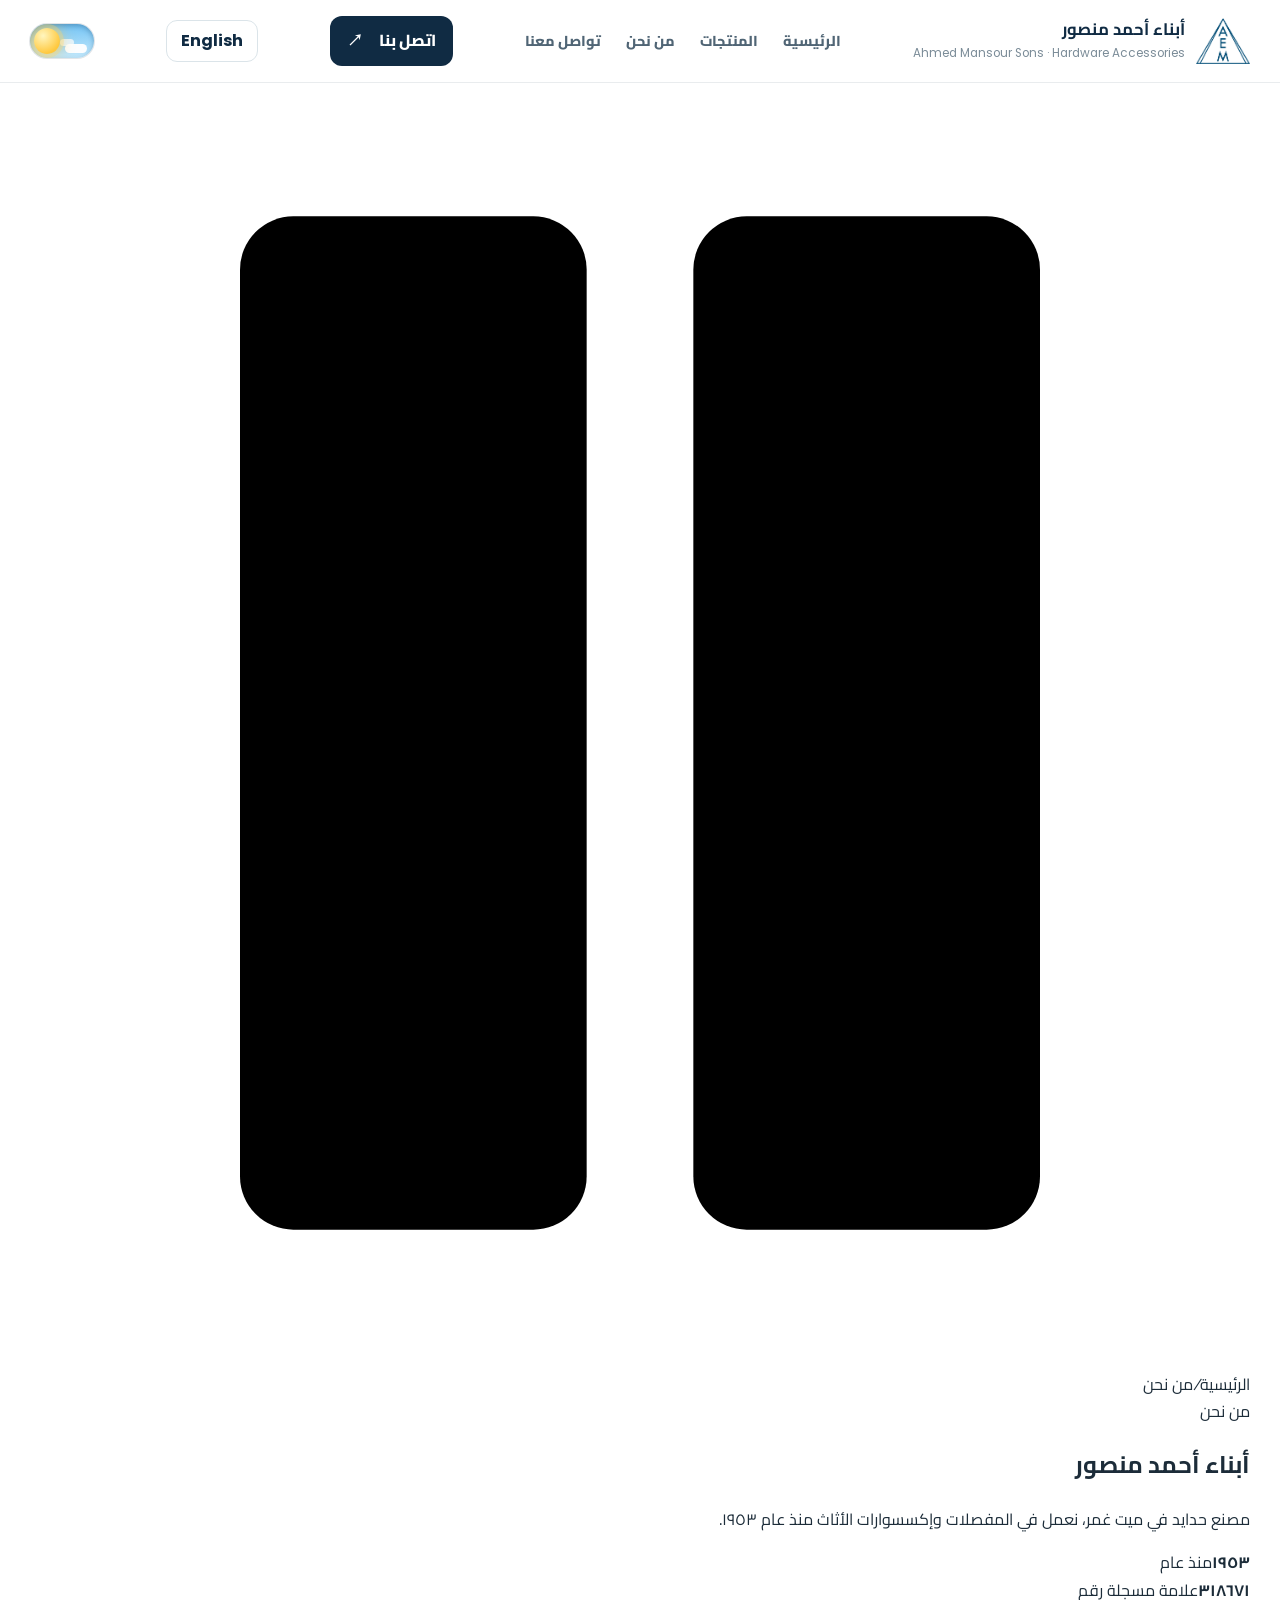
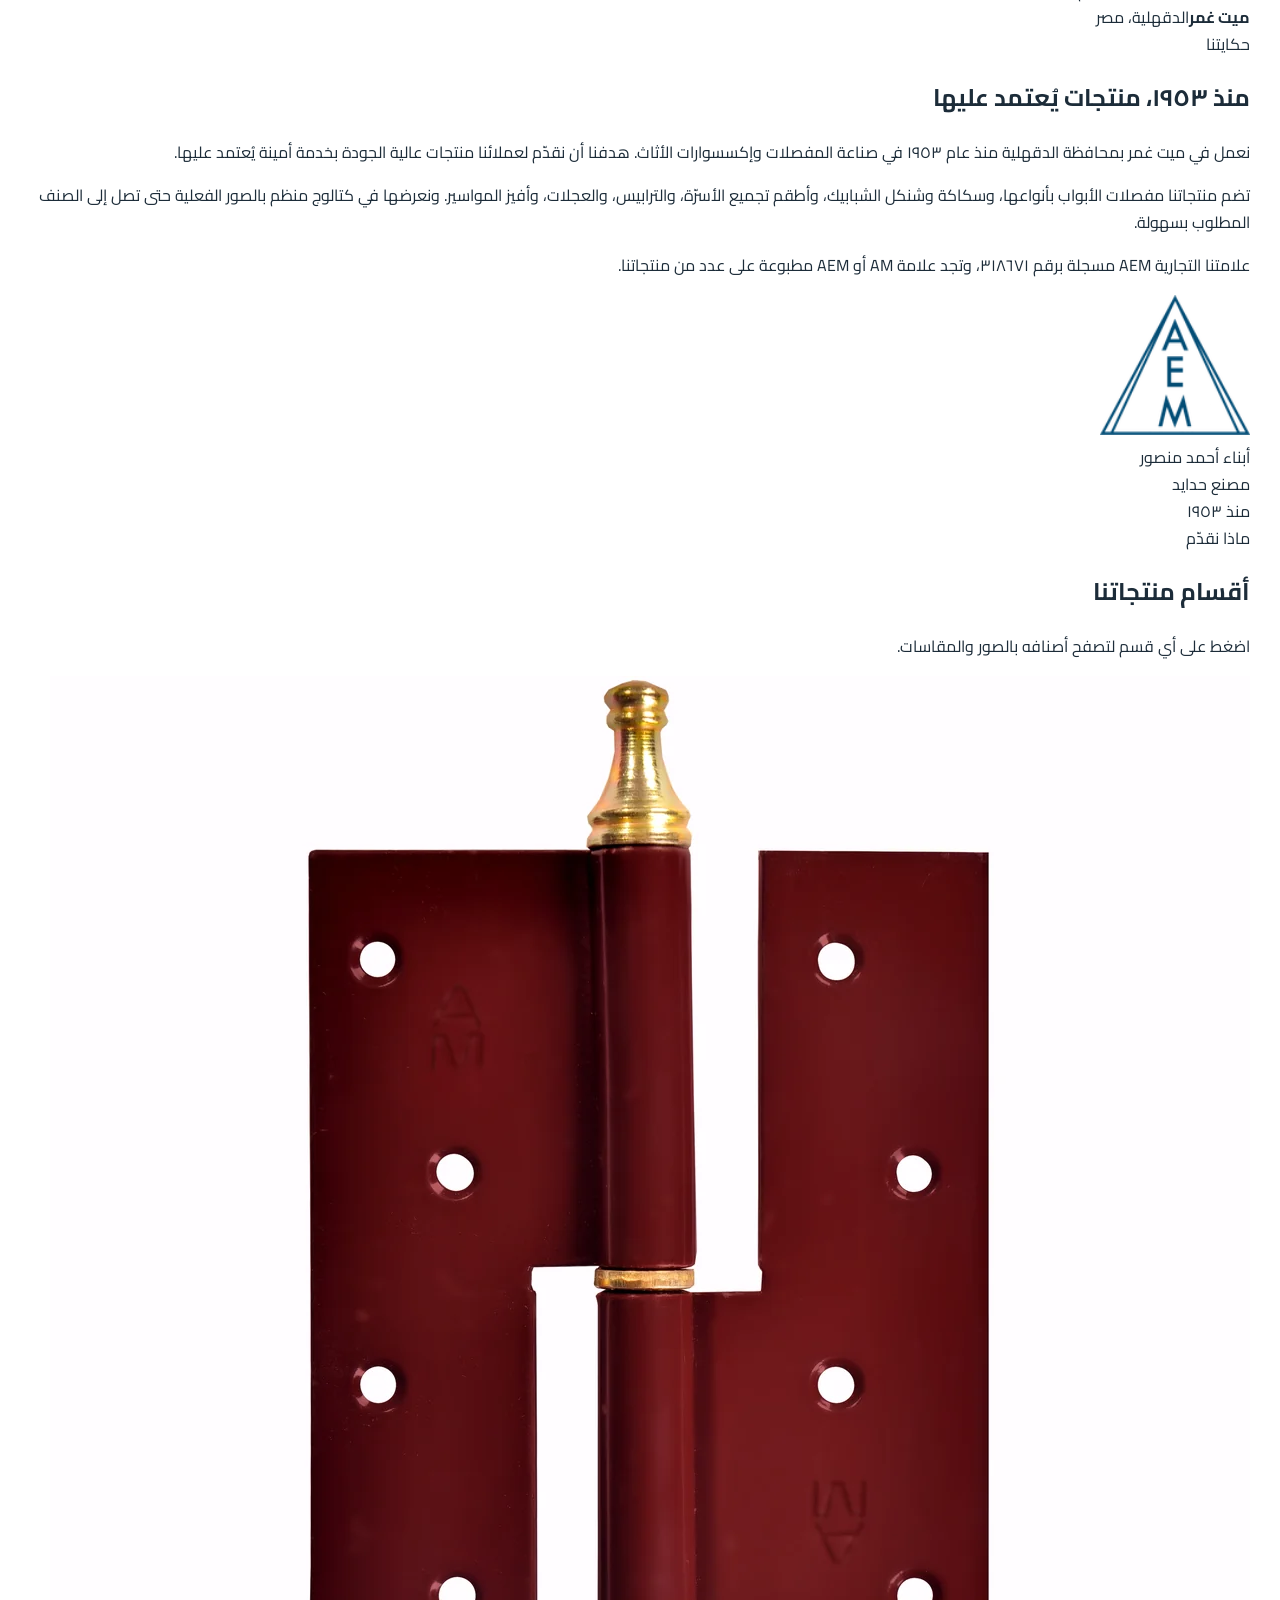
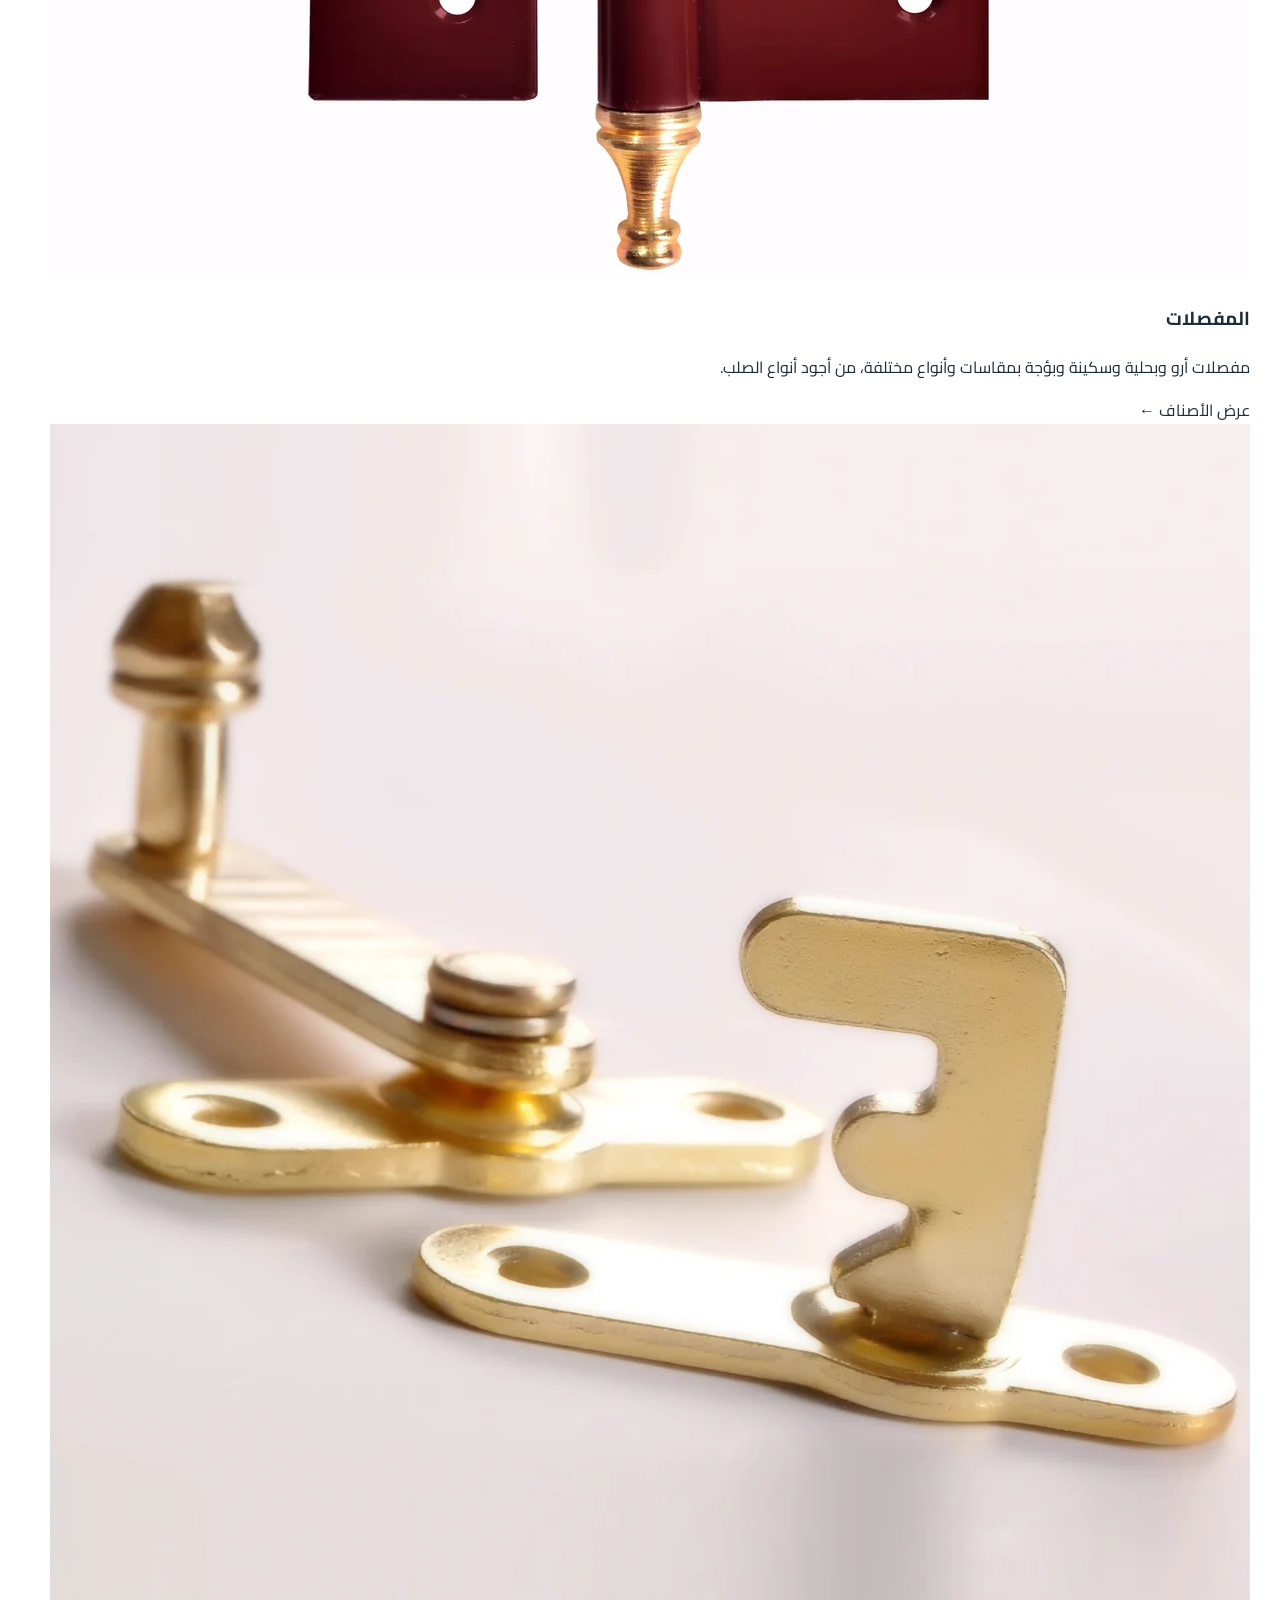
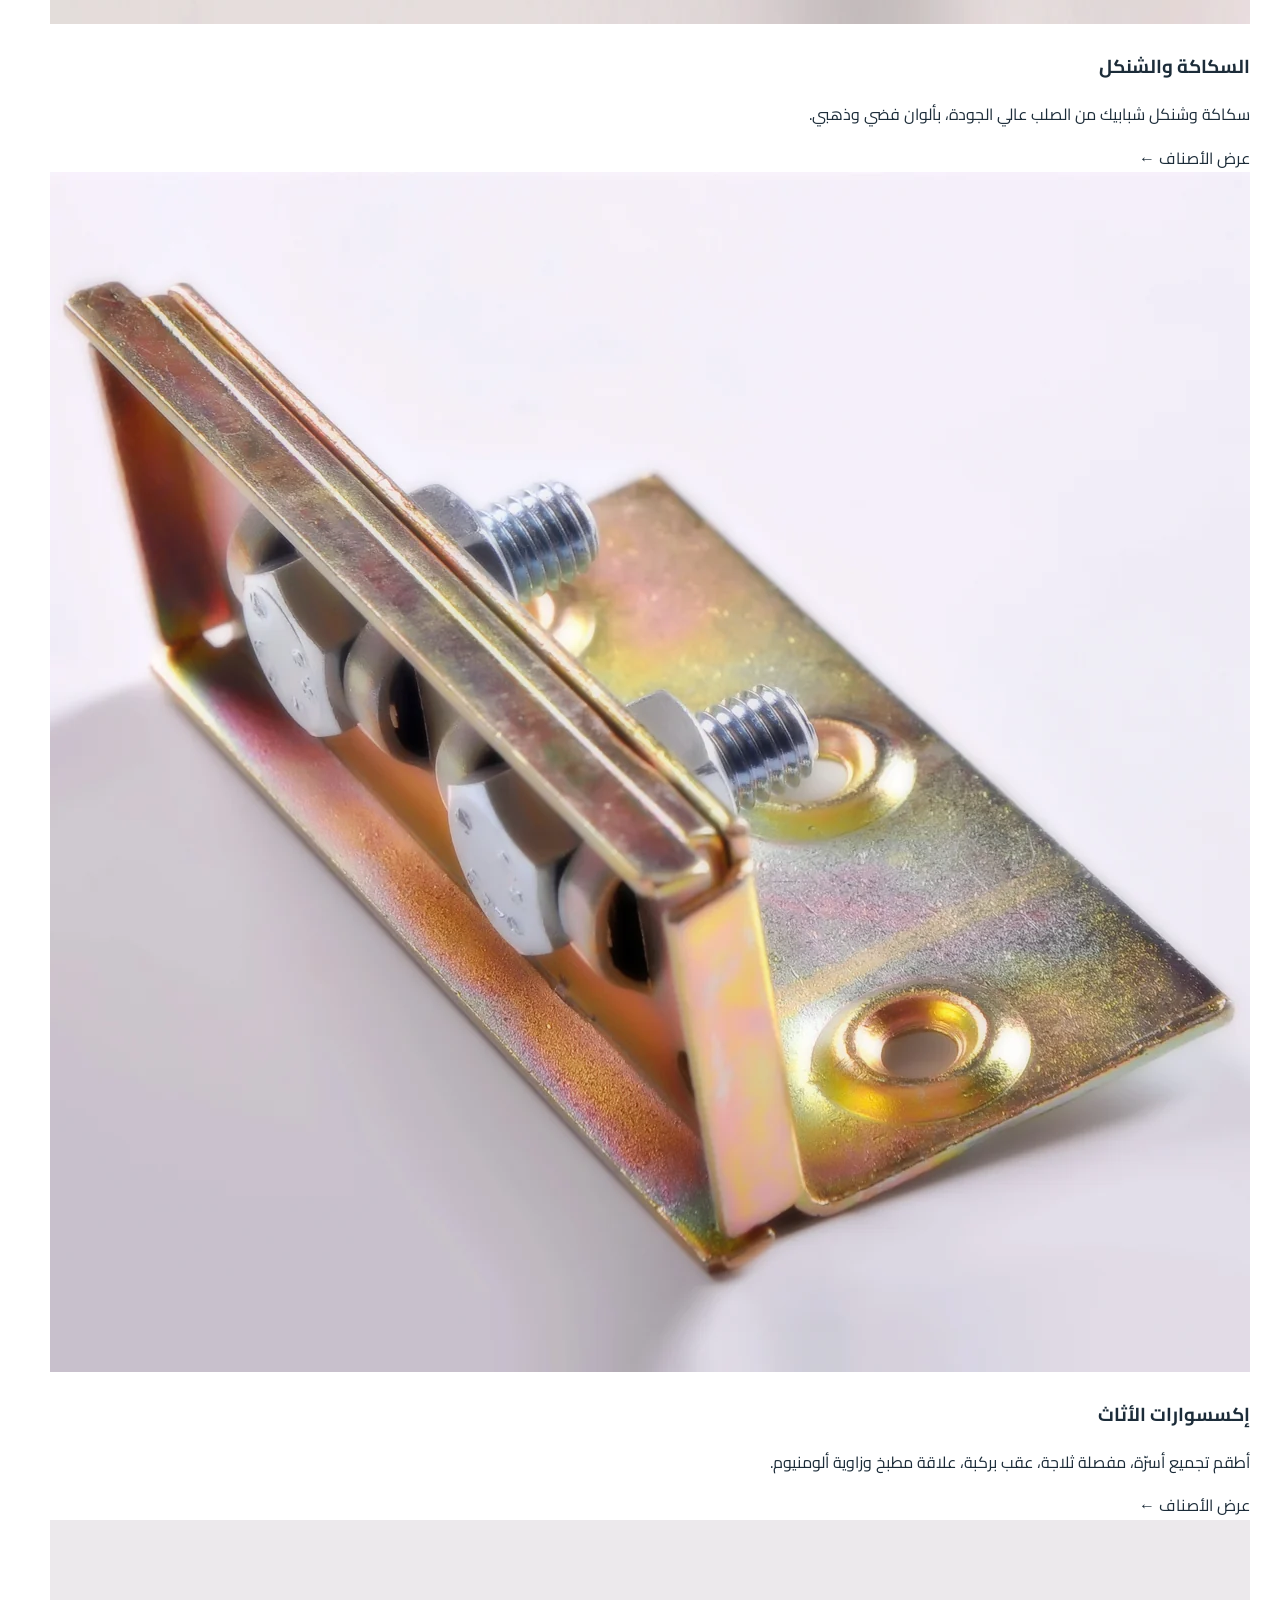
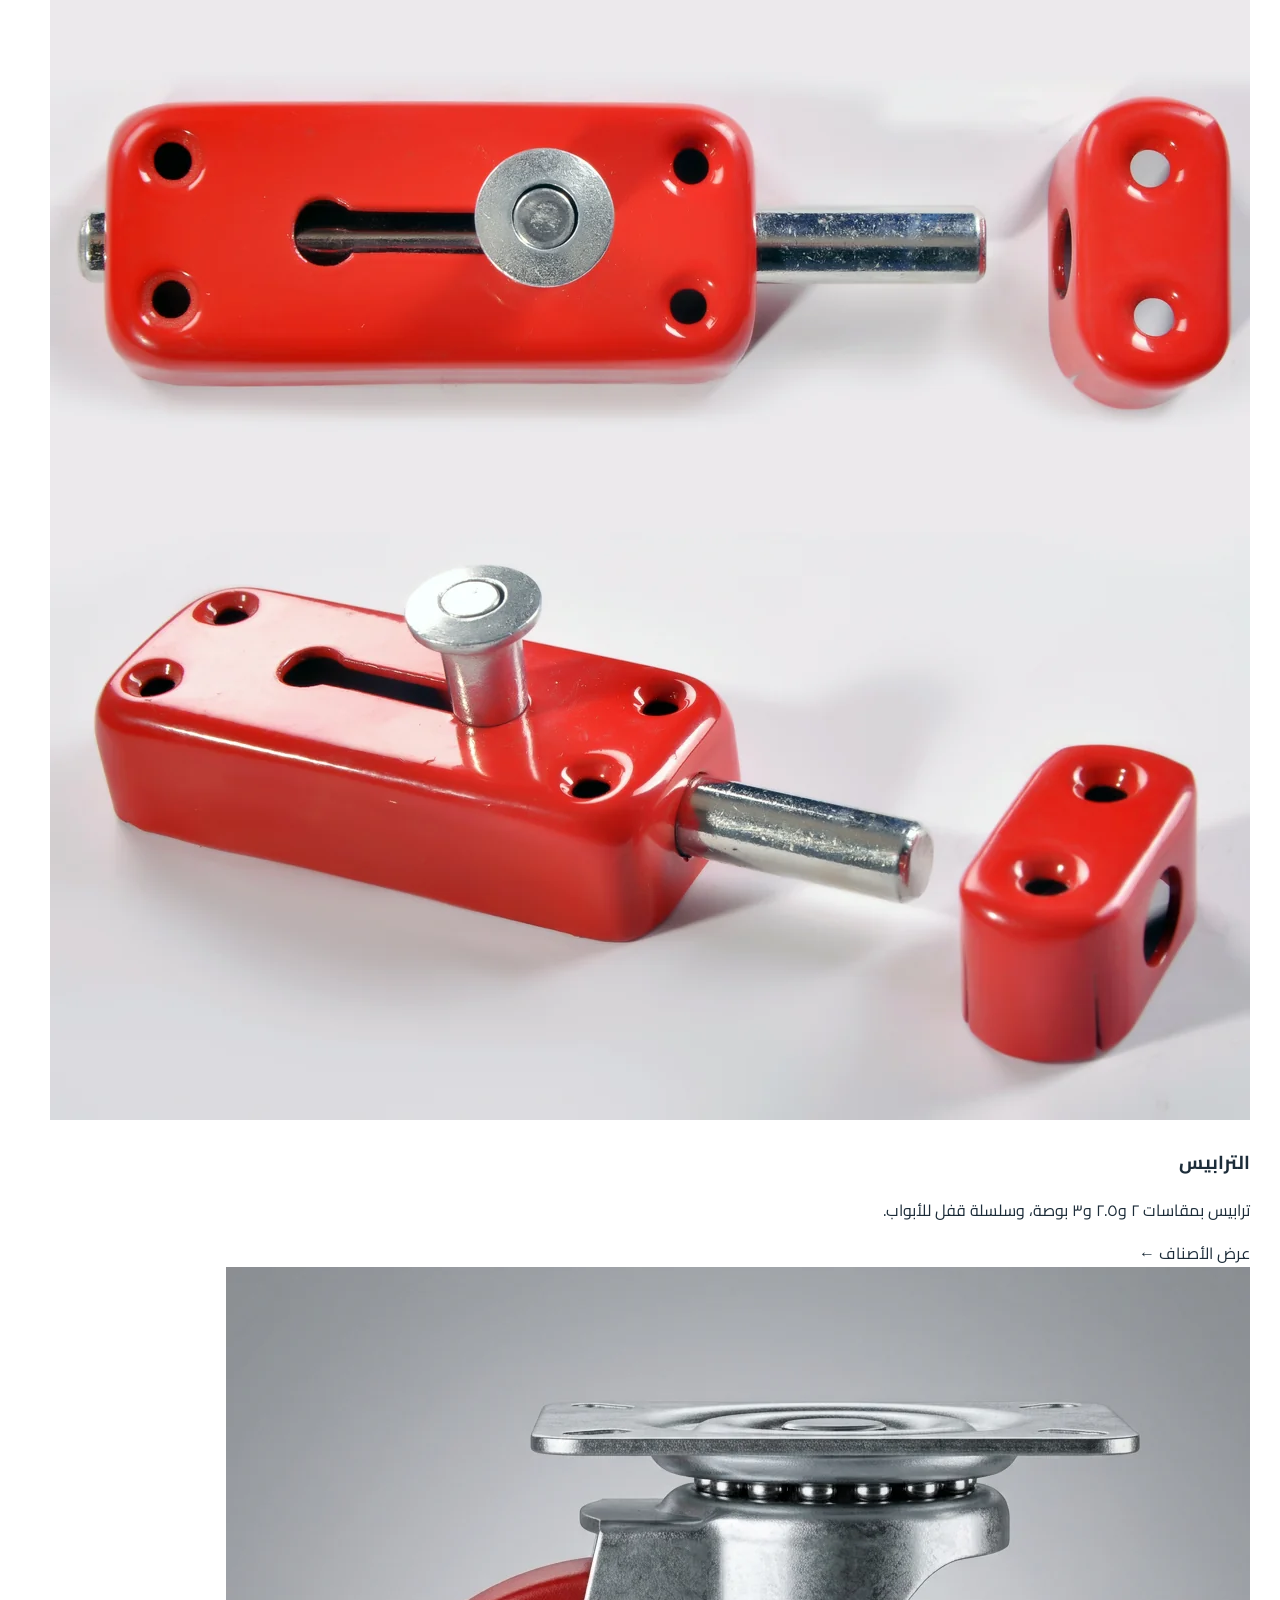
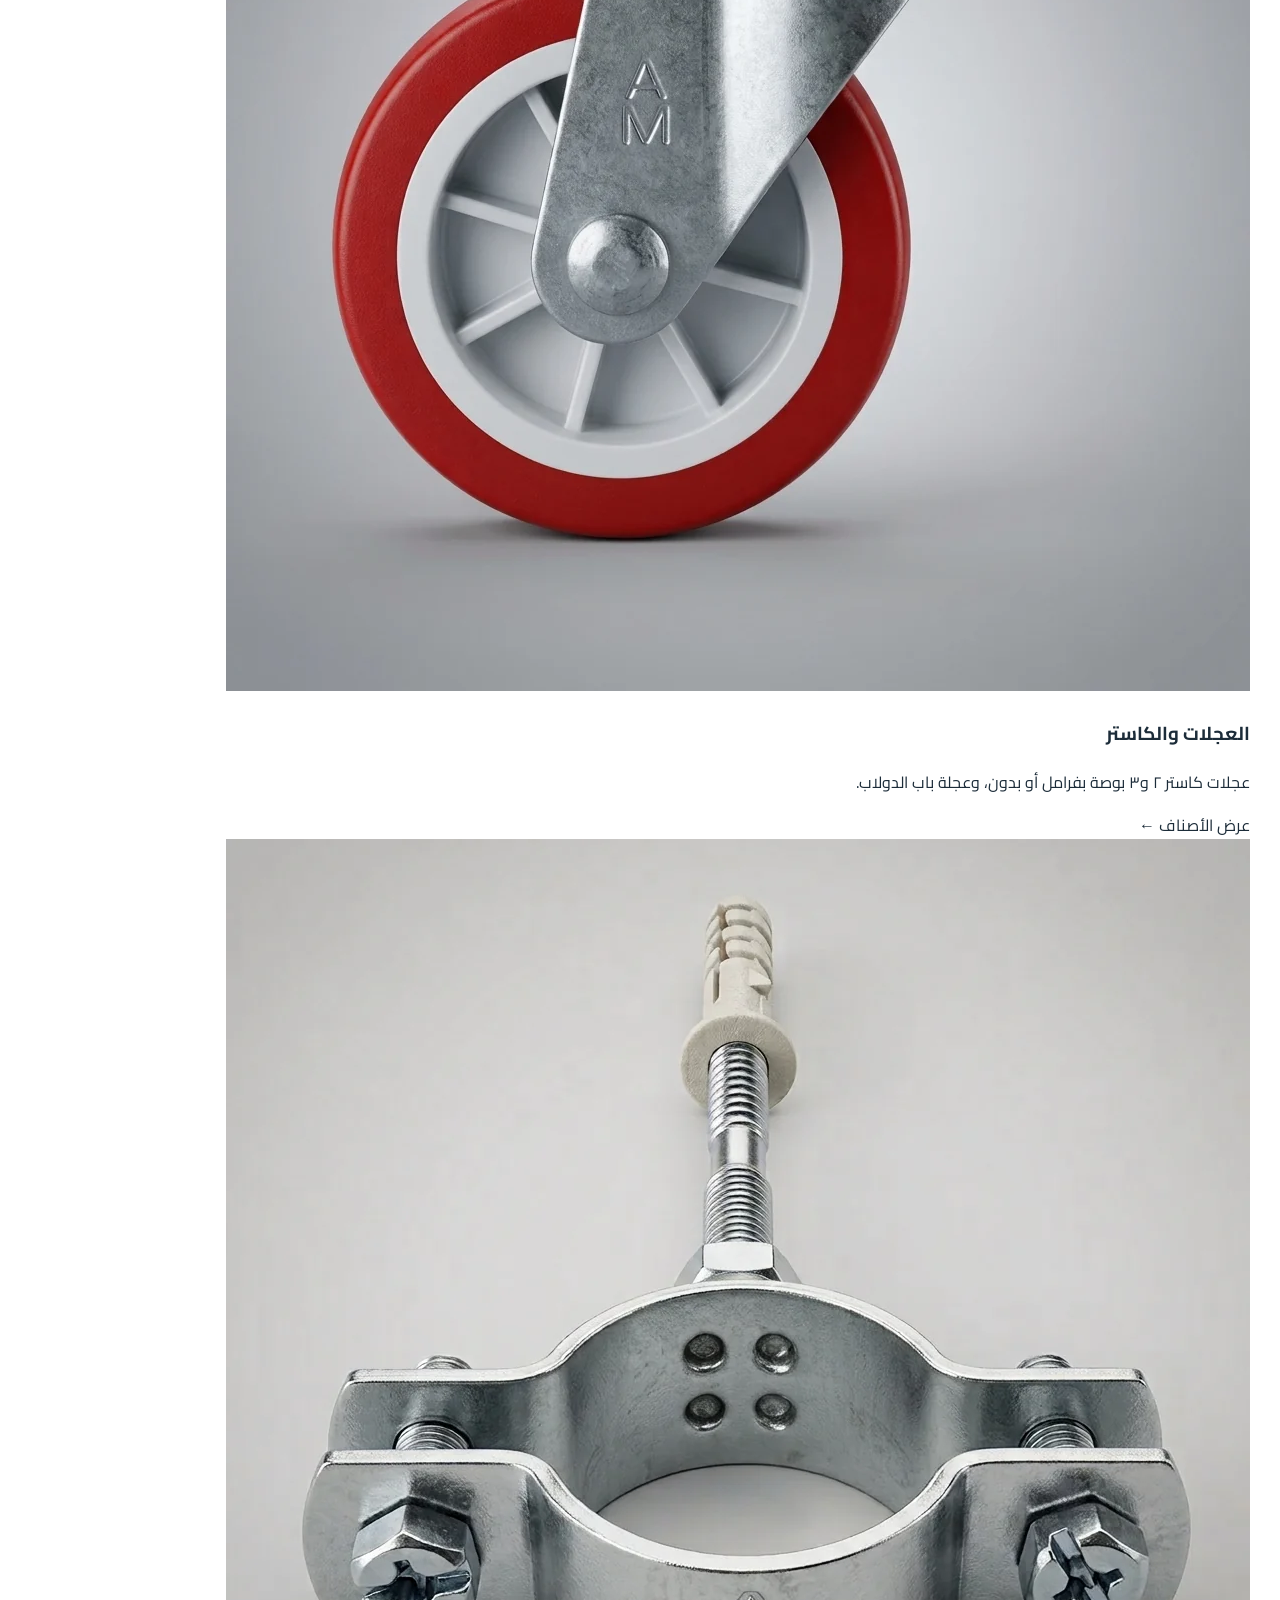
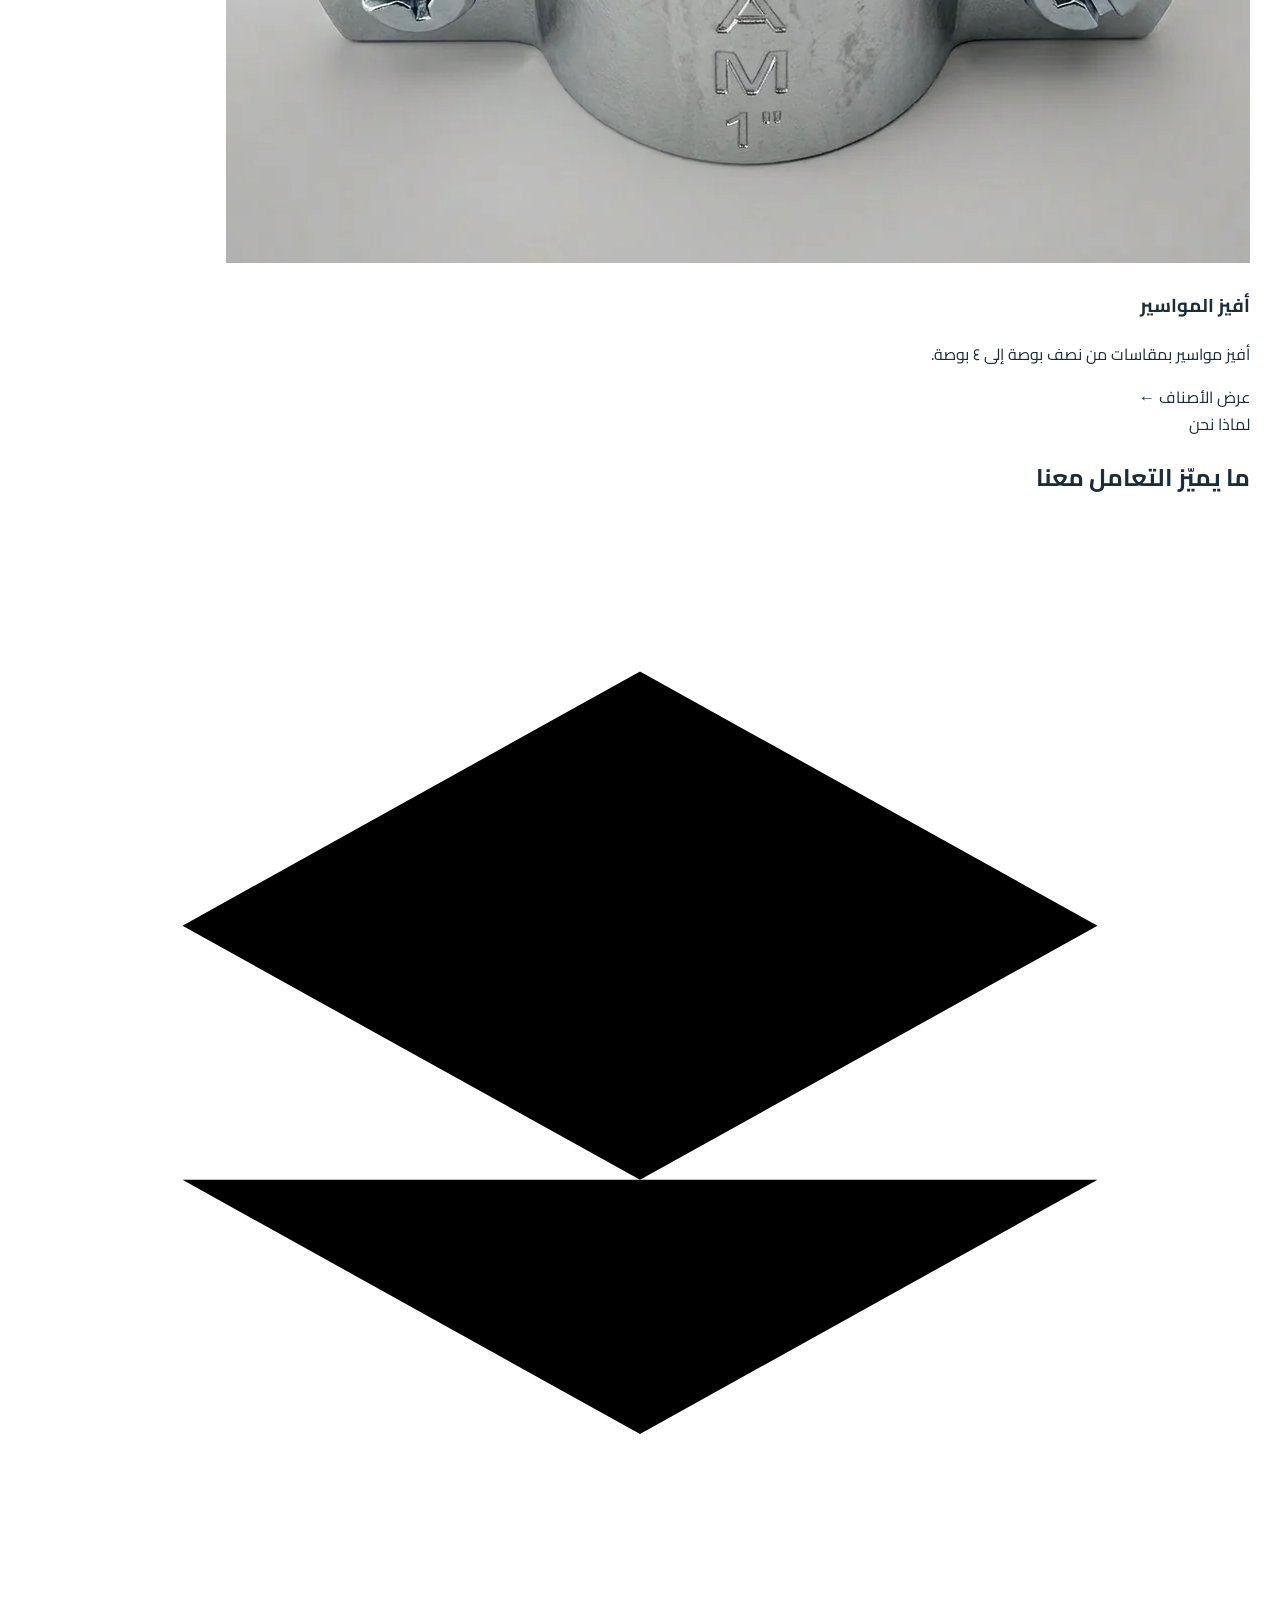
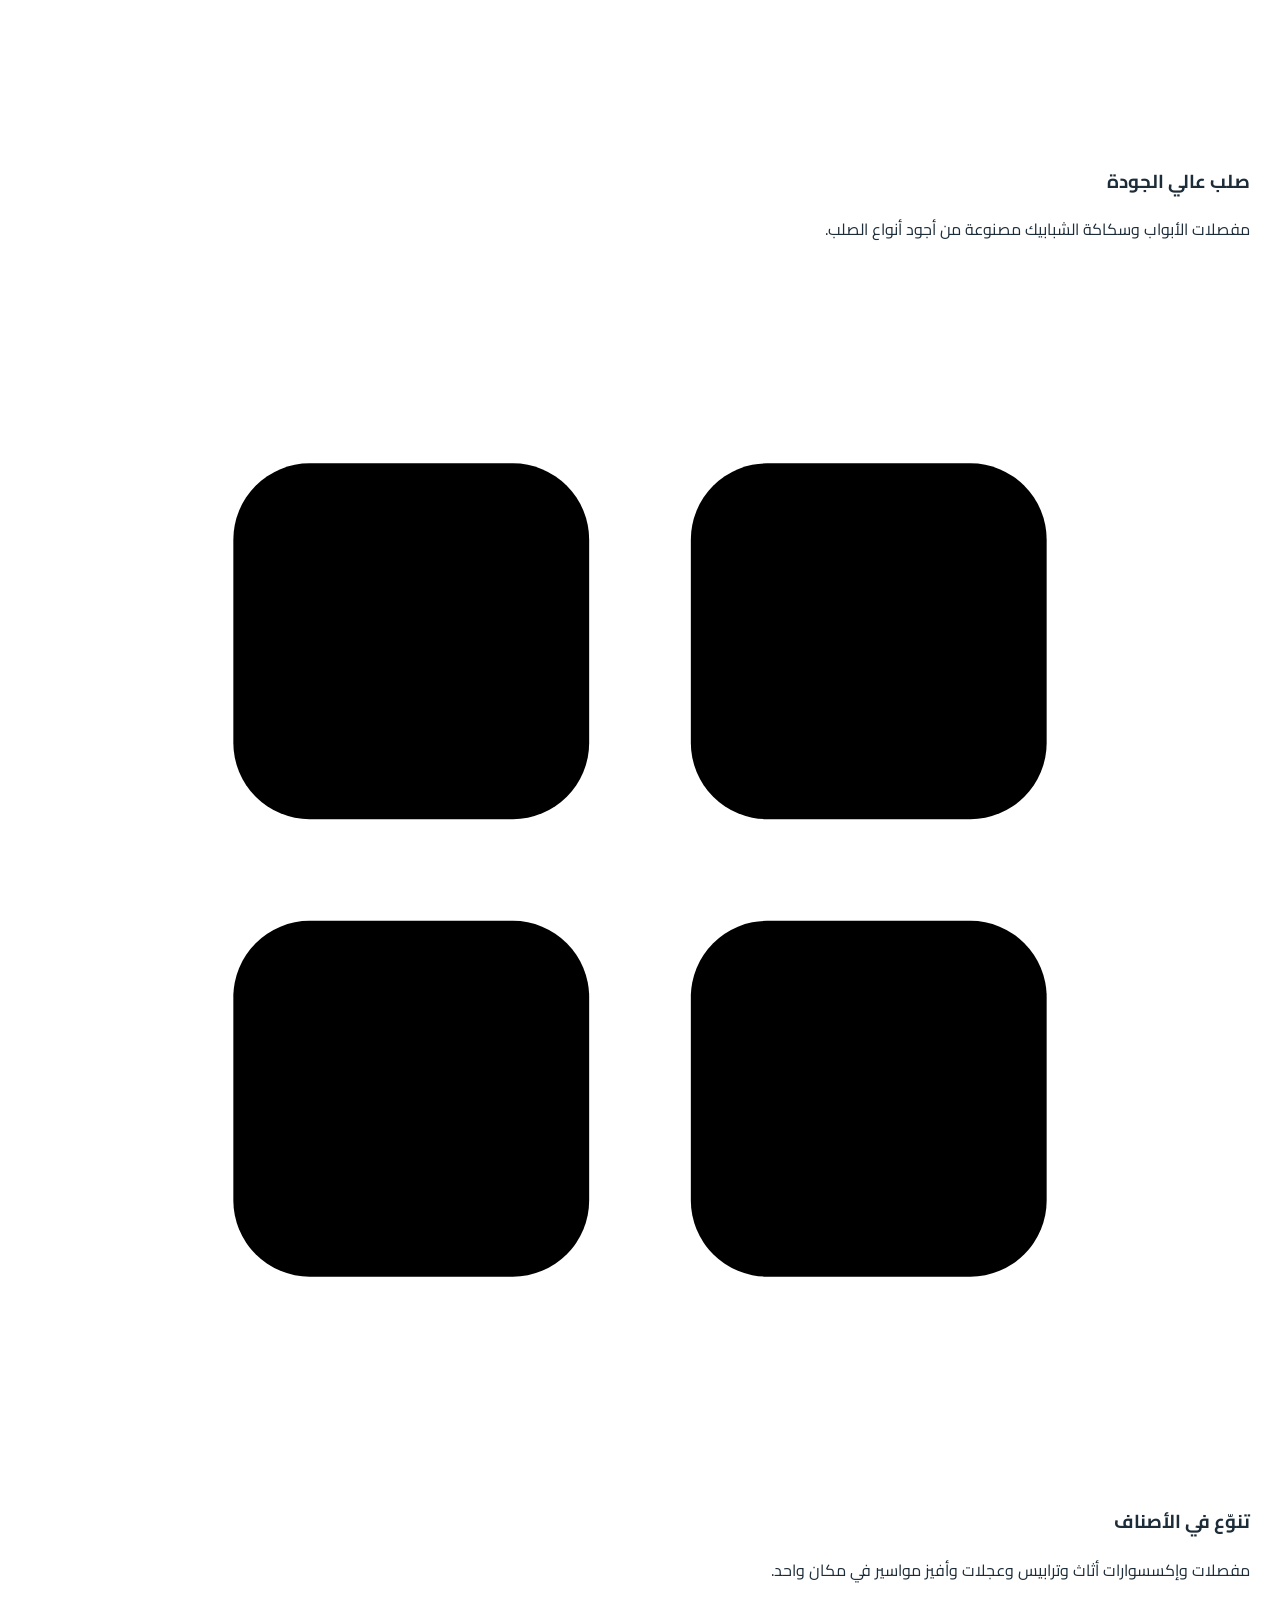
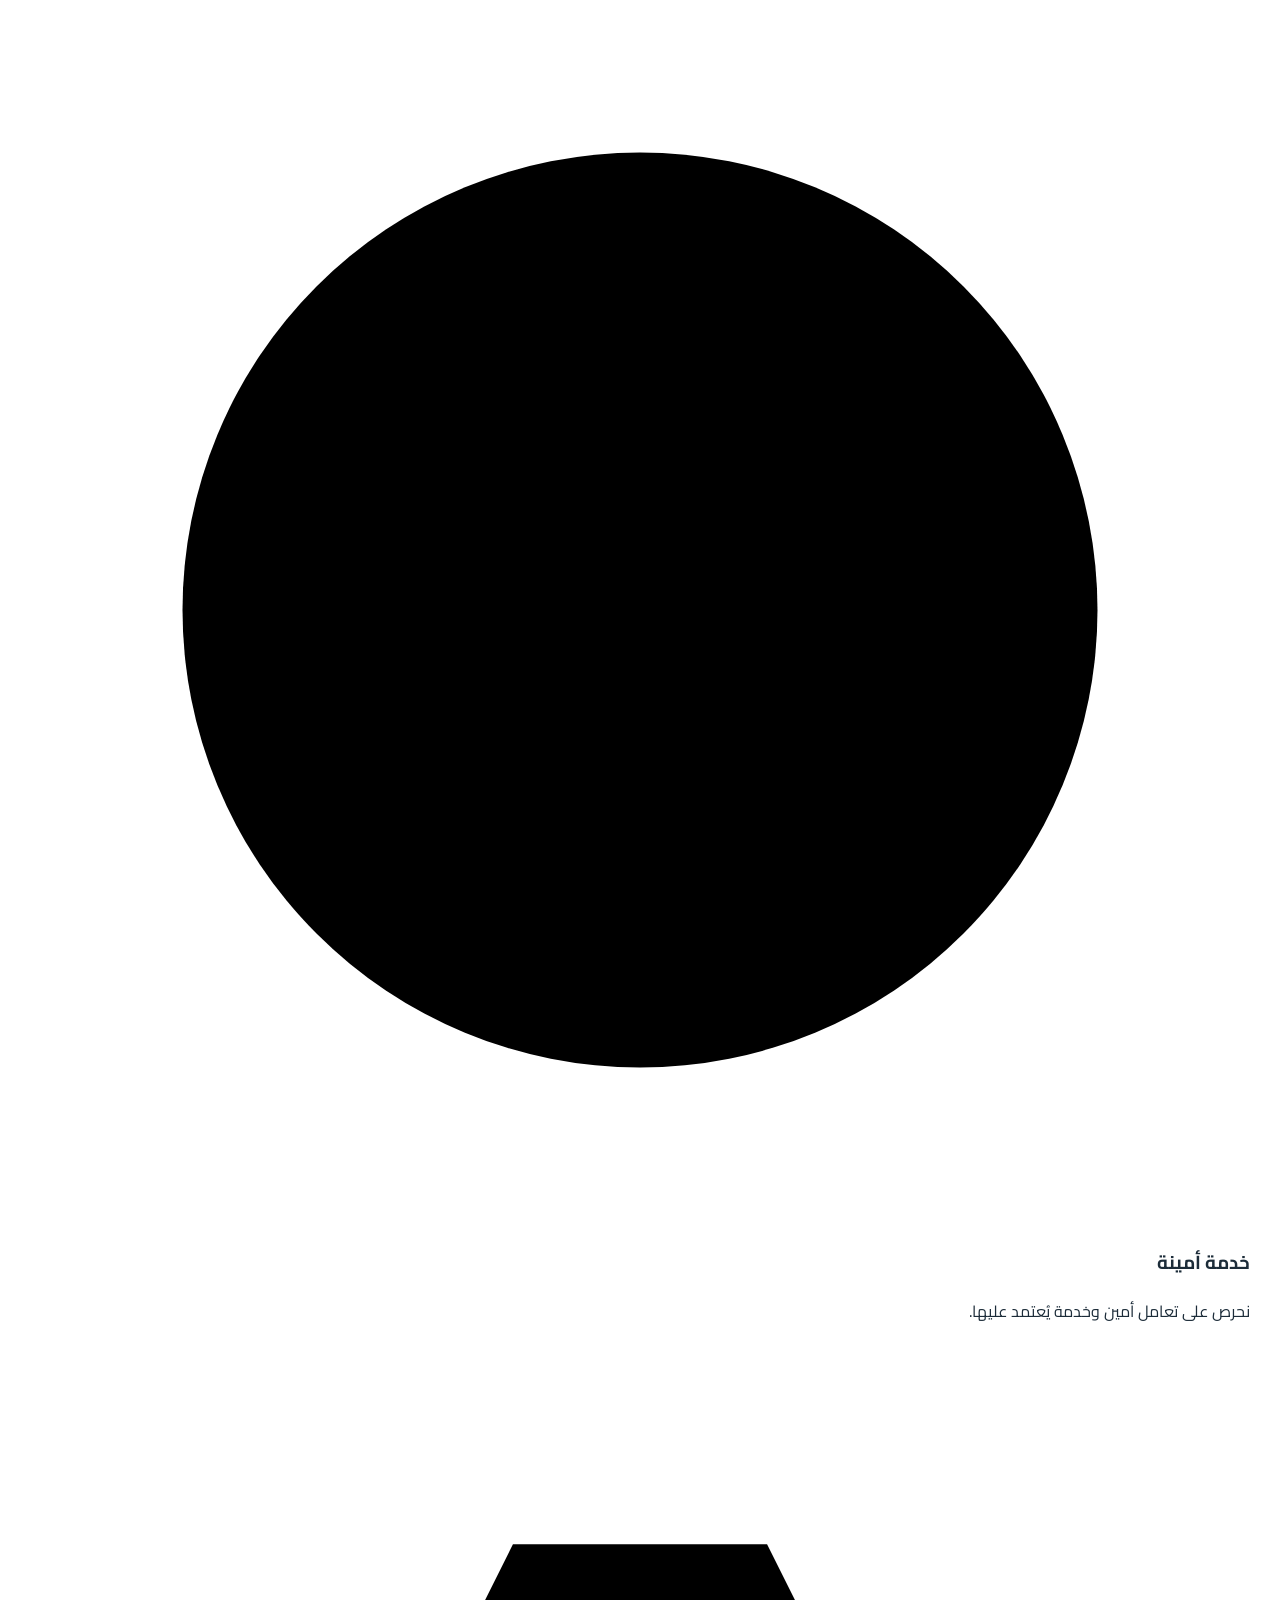
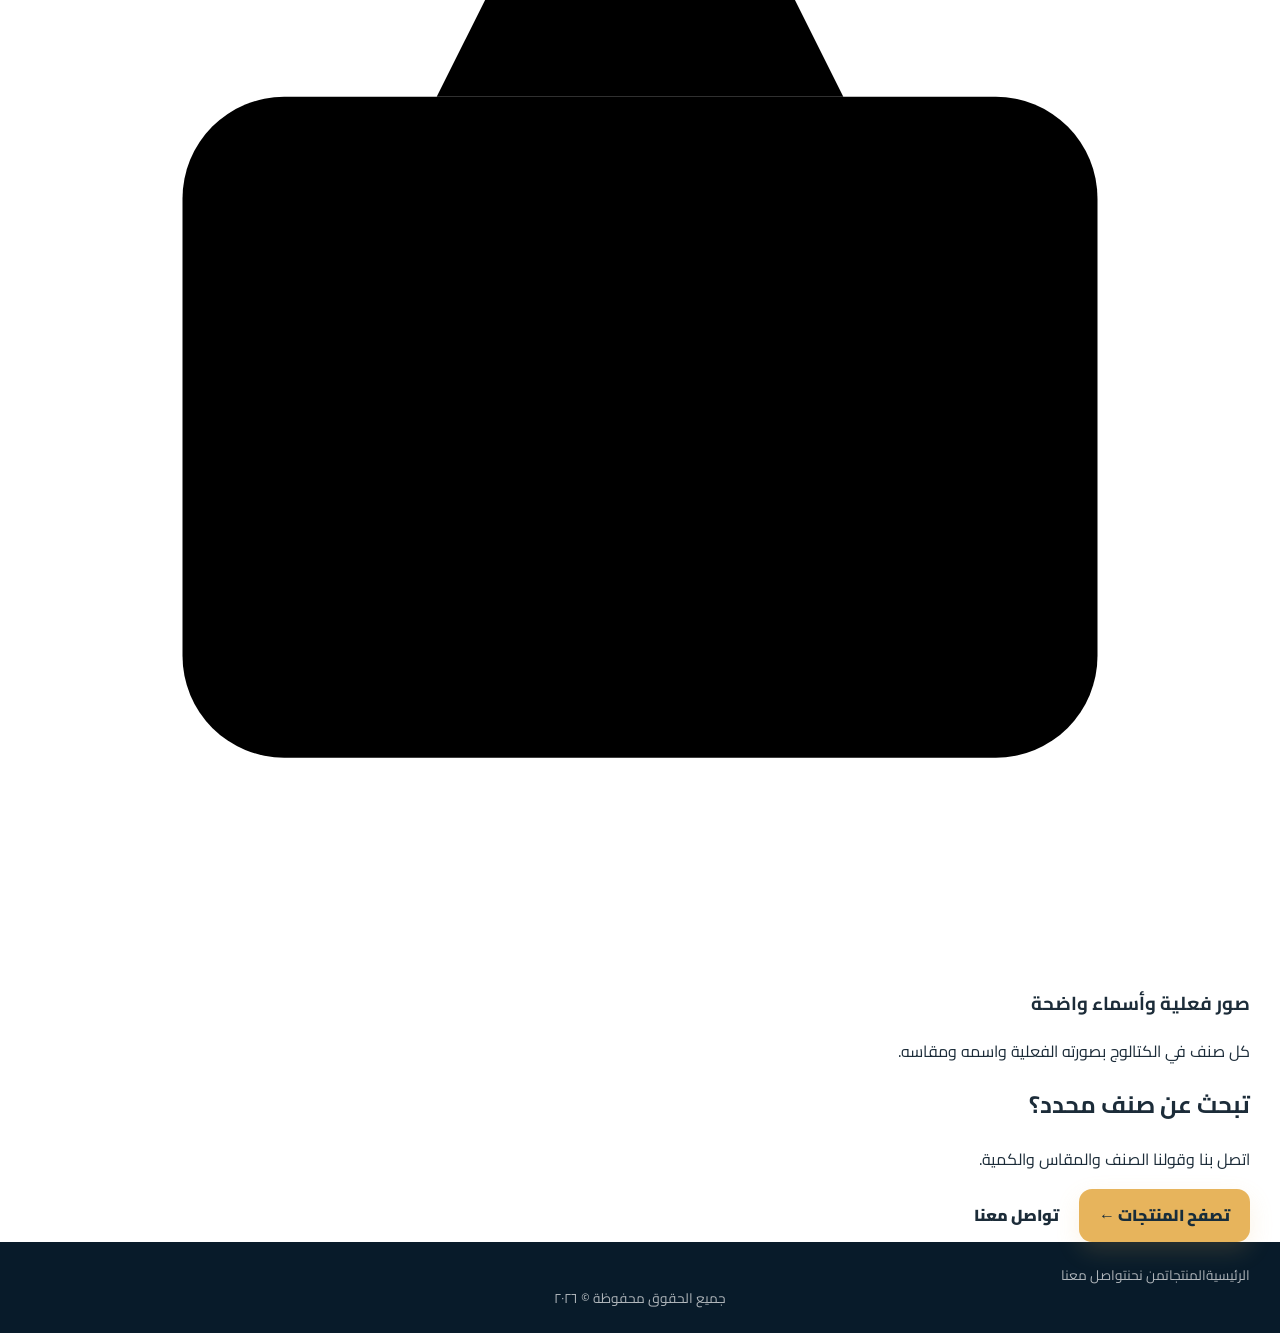
==== about.html @ 3c29c696 "Add files via upload" ====
<!doctype html>
<html lang="ar" dir="rtl">
<head>
<meta charset="utf-8"><meta name="viewport" content="width=device-width, initial-scale=1">
<title>من نحن | أبناء أحمد منصور</title><link rel="icon" type="image/png" href="favicon.png"><meta name="theme-color" content="#102b43">
<meta name="description" content="أبناء أحمد منصور — مصنع حدايد في ميت غمر منذ عام 1953: مفصلات وإكسسوارات أثاث وترابيس وعجلات وأفيز مواسير.">
<link rel="stylesheet" href="styles.css">
<script>try{if(localStorage.getItem("amh-theme")==="dark"){document.documentElement.setAttribute("data-theme","dark");var m=document.querySelector('meta[name="theme-color"]');if(m)m.setAttribute("content","#0d1620")}}catch(e){}</script>
</head>
<body>
<header class="topbar"><div class="wrap nav">
 <a class="brand" href="index.html"><img src="favicon.png" alt="شعار أبناء أحمد منصور"><span><strong>أبناء أحمد منصور</strong><small>Ahmed Mansour Sons · Hardware Accessories</small></span></a>
 <nav class="navlinks"><a href="index.html">الرئيسية</a><a href="products.html">المنتجات</a><a href="about.html" aria-current="page">من نحن</a><a href="contact.html">تواصل معنا</a></nav>
 <a class="nav-cta" href="tel:+20504902187">اتصل بنا　↗</a><button class="lang-toggle" id="langToggle" type="button" aria-label="Switch language">English</button><button class="theme-toggle" id="themeToggle" type="button" role="switch" aria-checked="false" aria-label="الوضع الداكن / Dark mode"><span class="tt-track" aria-hidden="true"><span class="tt-stars"><i></i><i></i><i></i><i></i></span><span class="tt-clouds"><i></i><i></i></span><span class="tt-knob"><b class="tt-crater c1"></b><b class="tt-crater c2"></b><b class="tt-crater c3"></b></span></span></button><button class="menu-btn" id="menuToggle" type="button" aria-label="فتح القائمة">☰</button>
 </div><div id="mobileNav" style="display:none;padding:0 20px 16px;gap:18px;flex-wrap:wrap"><a href="index.html">الرئيسية</a><a href="products.html">المنتجات</a><a href="about.html">من نحن</a><a href="contact.html">تواصل معنا</a></div>
</header>
<main>
<section class="page-hero"><div class="ph-orn" aria-hidden="true"><svg viewBox="0 0 48 48"><rect x="9" y="5" width="13" height="38" rx="2"/><rect x="26" y="5" width="13" height="38" rx="2"/><path d="M22 10h4M22 19h4M22 29h4M22 38h4"/><circle cx="15.5" cy="12" r="1"/><circle cx="32.5" cy="12" r="1"/><circle cx="15.5" cy="36" r="1"/><circle cx="32.5" cy="36" r="1"/></svg></div><div class="wrap"><div class="crumbs"><a href="index.html"><span class="l-ar">الرئيسية</span><span class="l-en">Home</span></a><i>/</i><span><span class="l-ar">من نحن</span><span class="l-en">About Us</span></span></div><div class="ph-kicker"><span class="l-ar">من نحن</span><span class="l-en">About Us</span></div><h1><span class="l-ar">أبناء أحمد منصور</span><span class="l-en">Ahmed Mansour Sons</span></h1><p><span class="l-ar">مصنع حدايد في ميت غمر، نعمل في المفصلات وإكسسوارات الأثاث منذ عام 1953.</span><span class="l-en">A hardware factory in Mit Ghamr, working in hinges and furniture accessories since 1953.</span></p></div></section><div class="stats-wrap"><div class="wrap ab-stats"><div class="ab-stat"><strong>1953</strong><span><span class="l-ar">منذ عام</span><span class="l-en">Since</span></span></div><div class="ab-stat"><strong>318671</strong><span><span class="l-ar">علامة مسجلة رقم</span><span class="l-en">Registered trademark no.</span></span></div><div class="ab-stat"><strong><span class="l-ar">ميت غمر</span><span class="l-en">Mit Ghamr</span></strong><span><span class="l-ar">الدقهلية، مصر</span><span class="l-en">Dakahlia, Egypt</span></span></div></div></div>
<section class="pg"><div class="wrap ab-story"><div class="ab-text"><div class="pg-kicker"><span class="l-ar">حكايتنا</span><span class="l-en">OUR STORY</span></div><h2 class="pg-title"><span class="l-ar">منذ 1953، منتجات يُعتمد عليها</span><span class="l-en">Since 1953, products you can rely on</span></h2><p><span class="l-ar">نعمل في ميت غمر بمحافظة الدقهلية منذ عام 1953 في صناعة المفصلات وإكسسوارات الأثاث. هدفنا أن نقدّم لعملائنا منتجات عالية الجودة بخدمة أمينة يُعتمد عليها.</span><span class="l-en">We have been working in Mit Ghamr, Dakahlia, since 1953, making hinges and furniture accessories. Our aim is to give our customers high-quality products with honest, reliable service.</span></p><p><span class="l-ar">تضم منتجاتنا مفصلات الأبواب بأنواعها، وسكاكة وشنكل الشبابيك، وأطقم تجميع الأسرّة، والترابيس، والعجلات، وأفيز المواسير. ونعرضها في كتالوج منظم بالصور الفعلية حتى تصل إلى الصنف المطلوب بسهولة.</span><span class="l-en">Our range includes door hinges of every type, window latches and hooks, bed assembly kits, barrel bolts, wheels and pipe clamps. We present them in an organized catalog with real photos so you can find the item you need easily.</span></p><p><span class="l-ar">علامتنا التجارية AEM مسجلة برقم 318671، وتجد علامة AM أو AEM مطبوعة على عدد من منتجاتنا.</span><span class="l-en">Our AEM trademark is registered under no. 318671, and you will find the AM or AEM mark stamped on a number of our products.</span></p></div><div class="ab-emblem"><div><img src="favicon.png" alt="AEM" width="150" height="140"><div class="em-name"><span class="l-ar">أبناء أحمد منصور</span><span class="l-en">Ahmed Mansour Sons</span></div><div class="em-sub"><span class="l-ar">مصنع حدايد</span><span class="l-en">Hardware Factory</span></div><div class="em-since"><span class="l-ar">منذ 1953</span><span class="l-en">SINCE 1953</span></div></div></div></div></section>
<section class="pg soft"><div class="wrap"><div class="pg-head"><div class="pg-kicker"><span class="l-ar">ماذا نقدّم</span><span class="l-en">WHAT WE MAKE</span></div><h2 class="pg-title"><span class="l-ar">أقسام منتجاتنا</span><span class="l-en">Our product ranges</span></h2><p class="pg-lead"><span class="l-ar">اضغط على أي قسم لتصفح أصنافه بالصور والمقاسات.</span><span class="l-en">Choose a range to browse its items with photos and sizes.</span></p></div><div class="ab-cats"><a class="ab-cat" href="products.html#arrow"><div class="ab-cat-img"><img src="product-images/arrow-02-arrow-5-inch-2004.webp" alt="المفصلات / Hinges" loading="lazy" decoding="async"></div><div class="ab-cat-body"><h3><span class="l-ar">المفصلات</span><span class="l-en">Hinges</span></h3><p><span class="l-ar">مفصلات أرو وبحلية وسكينة وبؤجة بمقاسات وأنواع مختلفة، من أجود أنواع الصلب.</span><span class="l-en">Arrow, H, knife and butt hinges in different sizes and types, made from quality steel.</span></p><span class="ab-more"><span class="l-ar">عرض الأصناف ←</span><span class="l-en">View items →</span></span></div></a><a class="ab-cat" href="products.html#window"><div class="ab-cat-img"><img src="product-images/window-02-window-latch-gold.webp" alt="السكاكة والشنكل / Window Latches & Hooks" loading="lazy" decoding="async"></div><div class="ab-cat-body"><h3><span class="l-ar">السكاكة والشنكل</span><span class="l-en">Window Latches & Hooks</span></h3><p><span class="l-ar">سكاكة وشنكل شبابيك من الصلب عالي الجودة، بألوان فضي وذهبي.</span><span class="l-en">Window latches and hooks in high-quality steel, in silver and gold.</span></p><span class="ab-more"><span class="l-ar">عرض الأصناف ←</span><span class="l-en">View items →</span></span></div></a><a class="ab-cat" href="products.html#furniture"><div class="ab-cat-img"><img src="product-images/bed-03-2-bolts-bed-kit.webp" alt="إكسسوارات الأثاث / Furniture Accessories" loading="lazy" decoding="async"></div><div class="ab-cat-body"><h3><span class="l-ar">إكسسوارات الأثاث</span><span class="l-en">Furniture Accessories</span></h3><p><span class="l-ar">أطقم تجميع أسرّة، مفصلة ثلاجة، عقب بركبة، علاقة مطبخ وزاوية ألومنيوم.</span><span class="l-en">Bed assembly kits, fridge hinge, joint knee set, kitchen hanger and aluminum corner brace.</span></p><span class="ab-more"><span class="l-ar">عرض الأصناف ←</span><span class="l-en">View items →</span></span></div></a><a class="ab-cat" href="products.html#bolt"><div class="ab-cat-img"><img src="product-images/bolt-03-barrel-bolt-3-inch.webp" alt="الترابيس / Barrel Bolts" loading="lazy" decoding="async"></div><div class="ab-cat-body"><h3><span class="l-ar">الترابيس</span><span class="l-en">Barrel Bolts</span></h3><p><span class="l-ar">ترابيس بمقاسات 2 و2.5 و3 بوصة، وسلسلة قفل للأبواب.</span><span class="l-en">Barrel bolts in 2, 2.5 and 3 inch sizes, plus a door lock chain.</span></p><span class="ab-more"><span class="l-ar">عرض الأصناف ←</span><span class="l-en">View items →</span></span></div></a><a class="ab-cat" href="products.html#wheels"><div class="ab-cat-img"><img src="product-images/wheels-04-swivel-caster-3-inch-red.webp" alt="العجلات والكاستر / Wheels & Casters" loading="lazy" decoding="async"></div><div class="ab-cat-body"><h3><span class="l-ar">العجلات والكاستر</span><span class="l-en">Wheels & Casters</span></h3><p><span class="l-ar">عجلات كاستر 2 و3 بوصة بفرامل أو بدون، وعجلة باب الدولاب.</span><span class="l-en">2 and 3 inch swivel casters with or without brake, and a wardrobe sliding wheel.</span></p><span class="ab-more"><span class="l-ar">عرض الأصناف ←</span><span class="l-en">View items →</span></span></div></a><a class="ab-cat" href="products.html#clamp"><div class="ab-cat-img"><img src="product-images/clamp-03-pipe-clamp-1-inch.webp" alt="أفيز المواسير / Pipe Clamps" loading="lazy" decoding="async"></div><div class="ab-cat-body"><h3><span class="l-ar">أفيز المواسير</span><span class="l-en">Pipe Clamps</span></h3><p><span class="l-ar">أفيز مواسير بمقاسات من نصف بوصة إلى 4 بوصة.</span><span class="l-en">Pipe clamps in sizes from half an inch to 4 inches.</span></p><span class="ab-more"><span class="l-ar">عرض الأصناف ←</span><span class="l-en">View items →</span></span></div></a></div></div></section>
<section class="pg"><div class="wrap"><div class="pg-head"><div class="pg-kicker"><span class="l-ar">لماذا نحن</span><span class="l-en">WHY US</span></div><h2 class="pg-title"><span class="l-ar">ما يميّز التعامل معنا</span><span class="l-en">What to expect from us</span></h2></div><div class="ab-whys"><div class="ab-why"><div class="ct-ic"><svg viewBox="0 0 24 24" aria-hidden="true"><path d="M12 3l9 5-9 5-9-5z"/><path d="M3 13l9 5 9-5"/></svg></div><h3><span class="l-ar">صلب عالي الجودة</span><span class="l-en">Quality steel</span></h3><p><span class="l-ar">مفصلات الأبواب وسكاكة الشبابيك مصنوعة من أجود أنواع الصلب.</span><span class="l-en">Door hinges and window latches are made from the best quality steel.</span></p></div><div class="ab-why"><div class="ct-ic"><svg viewBox="0 0 24 24" aria-hidden="true"><rect x="4" y="4" width="7" height="7" rx="1.5"/><rect x="13" y="4" width="7" height="7" rx="1.5"/><rect x="4" y="13" width="7" height="7" rx="1.5"/><rect x="13" y="13" width="7" height="7" rx="1.5"/></svg></div><h3><span class="l-ar">تنوّع في الأصناف</span><span class="l-en">A wide range</span></h3><p><span class="l-ar">مفصلات وإكسسوارات أثاث وترابيس وعجلات وأفيز مواسير في مكان واحد.</span><span class="l-en">Hinges, furniture hardware, bolts, wheels and pipe clamps in one place.</span></p></div><div class="ab-why"><div class="ct-ic"><svg viewBox="0 0 24 24" aria-hidden="true"><circle cx="12" cy="12" r="9"/><path d="M8 12.5l3 3 5-6"/></svg></div><h3><span class="l-ar">خدمة أمينة</span><span class="l-en">Honest service</span></h3><p><span class="l-ar">نحرص على تعامل أمين وخدمة يُعتمد عليها.</span><span class="l-en">We aim for honest dealing and service you can rely on.</span></p></div><div class="ab-why"><div class="ct-ic"><svg viewBox="0 0 24 24" aria-hidden="true"><rect x="3" y="7" width="18" height="13" rx="2"/><circle cx="12" cy="13.5" r="3.5"/><path d="M8 7l1.5-3h5L16 7"/></svg></div><h3><span class="l-ar">صور فعلية وأسماء واضحة</span><span class="l-en">Real photos, clear names</span></h3><p><span class="l-ar">كل صنف في الكتالوج بصورته الفعلية واسمه ومقاسه.</span><span class="l-en">Every item in the catalog comes with its real photo, name and size.</span></p></div></div></div></section>
<section class="pg-cta"><div class="wrap ab-cta"><div><h2><span class="l-ar">تبحث عن صنف محدد؟</span><span class="l-en">Looking for a specific item?</span></h2><p><span class="l-ar">اتصل بنا وقولنا الصنف والمقاس والكمية.</span><span class="l-en">Call us with the item, size and quantity.</span></p></div><div class="cta-actions"><a class="btn btn-gold" href="products.html"><span class="l-ar">تصفح المنتجات ←</span><span class="l-en">Browse products →</span></a><a class="btn btn-light" href="contact.html"><span class="l-ar">تواصل معنا</span><span class="l-en">Contact us</span></a></div></div></section>
</main>
<footer><nav class="wrap footer-links" aria-label="Footer"><a href="index.html"><span class="l-ar">الرئيسية</span><span class="l-en">Home</span></a><a href="products.html"><span class="l-ar">المنتجات</span><span class="l-en">Products</span></a><a href="about.html"><span class="l-ar">من نحن</span><span class="l-en">About Us</span></a><a href="contact.html"><span class="l-ar">تواصل معنا</span><span class="l-en">Contact</span></a></nav><div class="wrap footer-inner"><span>جميع الحقوق محفوظة © 2026</span></div></footer>
<script>window.PAGE_TITLES={ar:"من نحن | أبناء أحمد منصور",en:"About Us | Ahmed Mansour Sons"};</script><script src="site.js"></script>
</body></html>
---- styles.css ----
@import url('https://fonts.googleapis.com/css2?family=Cairo:wght@400;500;600;700;800;900&family=Poppins:wght@400;500;600;700;800&display=swap');
:root{--navy:#102b43;--navy2:#173e5e;--gold:#e7b45c;--gold-light:#fff3d9;--ink:#1c2c39;--muted:#697b89;--paper:#f5f7f8;--line:#e2e9ed;--white:#fff;--shadow:0 18px 48px rgba(15,42,64,.1);--radius:22px}
*{box-sizing:border-box}html{scroll-behavior:smooth;scroll-padding-top:90px}body{margin:0;background:#fff;color:var(--ink);font-family:'Cairo',Tahoma,Arial,sans-serif;line-height:1.7}a{color:inherit;text-decoration:none}button,input{font:inherit}button{cursor:pointer}.wrap{width:min(1220px,calc(100% - 40px));margin:auto}
.topbar{position:sticky;top:0;z-index:40;background:rgba(255,255,255,.94);backdrop-filter:blur(16px);border-bottom:1px solid rgba(16,43,67,.09)}.nav{height:82px;display:flex;align-items:center;justify-content:space-between;gap:22px}.brand{display:flex;align-items:center;gap:11px;min-width:255px}.brand img{width:54px;height:50px;object-fit:contain}.brand strong{display:block;font-size:1.04rem;color:var(--navy);line-height:1.25}.brand small{display:block;font-family:Arial,sans-serif;color:#7b8c98;font-size:.74rem;direction:ltr;text-align:right;margin-top:4px}.navlinks{display:flex;align-items:center;gap:25px;font-size:.9rem;font-weight:800;color:#506575}.navlinks a:hover{color:#ad741f}.nav-cta{background:var(--navy);color:#fff;border-radius:12px;padding:11px 17px;font-weight:800;white-space:nowrap}.menu-btn{display:none;background:white;border:1px solid var(--line);border-radius:11px;padding:8px 12px;color:var(--navy)}
.hero{position:relative;overflow:hidden;background:radial-gradient(ellipse at 12% 8%,rgba(231,180,92,.2),transparent 30%),linear-gradient(125deg,#0c2234 0%,#143a57 56%,#21546b 100%);color:#fff;padding:62px 0 72px}.hero:before{content:"";position:absolute;width:580px;height:580px;border-radius:50%;border:1px solid rgba(255,255,255,.08);left:-170px;top:-320px;box-shadow:0 0 0 45px rgba(255,255,255,.025),0 0 0 95px rgba(255,255,255,.02)}.hero-grid{display:grid;grid-template-columns:1.08fr .92fr;align-items:center;gap:45px;position:relative;z-index:1}.eyebrow{display:inline-flex;align-items:center;gap:9px;color:#f7dba8;font-size:.88rem;font-weight:800}.eyebrow:before{content:"";width:28px;height:2px;background:var(--gold)}.hero h1{font-size:clamp(2.4rem,5vw,4.2rem);line-height:1.2;letter-spacing:-.04em;margin:16px 0}.hero h1 span{color:#f2c879}.hero p{max-width:570px;color:rgba(255,255,255,.77);font-size:1.04rem;margin:0 0 26px}.hero-actions{display:flex;gap:11px;flex-wrap:wrap}.btn{display:inline-flex;align-items:center;justify-content:center;gap:8px;border-radius:13px;padding:12px 19px;font-weight:900;border:1px solid transparent;transition:transform .2s,background .2s}.btn:hover{transform:translateY(-2px)}.btn-gold{background:var(--gold);color:#182d3b;box-shadow:0 9px 25px rgba(231,180,92,.16)}.btn-glass{border-color:rgba(255,255,255,.3);background:rgba(255,255,255,.05);color:white}.hero-footnote{display:flex;align-items:center;gap:9px;margin-top:23px;color:rgba(255,255,255,.67);font-size:.84rem}.hero-footnote b{color:white}.hero-visual{min-height:350px;position:relative;display:grid;place-items:center}.hero-orbit{position:absolute;width:min(350px,88%);aspect-ratio:1;border-radius:50%;border:1px solid rgba(255,255,255,.17);background:linear-gradient(145deg,rgba(255,255,255,.15),rgba(255,255,255,.025));box-shadow:inset 0 0 50px rgba(255,255,255,.04)}.hero-main-img{position:relative;z-index:1;width:63%;height:295px;background:#fff;border-radius:27px;display:grid;place-items:center;overflow:hidden;transform:rotate(-4deg);box-shadow:0 30px 65px rgba(0,0,0,.26)}.hero-main-img img{width:94%;height:94%;object-fit:contain}.hero-small{position:absolute;z-index:2;width:112px;height:112px;border-radius:19px;background:#fff;padding:8px;box-shadow:0 15px 38px rgba(0,0,0,.23)}.hero-small img{width:100%;height:100%;object-fit:contain}.hero-small.one{top:22px;left:3%;transform:rotate(7deg)}.hero-small.two{bottom:12px;right:2%;transform:rotate(6deg)}.hero-sticker{position:absolute;z-index:3;top:15px;right:12%;width:84px;height:84px;border-radius:50%;display:grid;place-items:center;text-align:center;background:var(--gold);color:#172b39;font-size:.72rem;font-weight:900;line-height:1.35;transform:rotate(9deg)}
.trust-wrap{position:relative;margin-top:-27px;z-index:4}.trust-grid{display:grid;grid-template-columns:repeat(3,1fr);gap:14px}.trust-card{display:flex;align-items:center;gap:14px;padding:20px 22px;background:#fff;border:1px solid var(--line);border-radius:18px;box-shadow:var(--shadow)}.trust-icon{width:52px;height:52px;flex:0 0 52px;border-radius:16px;background:#fff3df;color:#9b681f;display:grid;place-items:center}.trust-icon svg{width:29px;height:29px;fill:none;stroke:currentColor;stroke-width:1.8;stroke-linecap:round;stroke-linejoin:round}.trust-card strong{display:block;color:var(--navy);font-size:1rem}.trust-card span{display:block;color:var(--muted);font-size:.82rem;margin-top:2px}
.section{padding:72px 0}.section.soft{background:var(--paper)}.section-head{display:flex;align-items:end;justify-content:space-between;gap:20px;margin-bottom:26px}.section-kicker{font-size:.78rem;color:#a66c1d;font-weight:900;letter-spacing:.05em;margin-bottom:6px}.section-head h2{font-size:clamp(1.8rem,3vw,2.55rem);line-height:1.3;color:var(--navy);margin:0;letter-spacing:-.03em}.section-head p{color:var(--muted);margin:8px 0 0;max-width:680px;font-size:.94rem}.text-link{font-weight:900;color:#96611d;white-space:nowrap}.text-link:hover{text-decoration:underline}
.feature-grid{display:grid;grid-template-columns:repeat(3,1fr);gap:17px}.feature-card{position:relative;isolation:isolate;display:flex;align-items:center;gap:17px;min-height:157px;padding:24px;background:#fff;border:1px solid var(--line);border-radius:22px;overflow:hidden;transition:transform .22s,box-shadow .22s,border-color .22s}.feature-card:after{content:"";position:absolute;z-index:-1;width:155px;height:155px;right:-72px;bottom:-86px;border-radius:50%;background:#fbf0dc}.feature-card:hover{transform:translateY(-4px);box-shadow:var(--shadow);border-color:#e4c68f}.feature-icon{width:72px;height:72px;flex:0 0 72px;border-radius:21px;background:#fbf1df;color:#a66c1d;display:grid;place-items:center}.feature-icon svg{width:40px;height:40px;fill:none;stroke:currentColor;stroke-width:1.7;stroke-linecap:round;stroke-linejoin:round}.feature-copy h3{margin:0;color:var(--navy);font-size:1.2rem}.feature-copy p{margin:5px 0 8px;color:var(--muted);font-size:.86rem}.feature-copy span{font-size:.86rem;font-weight:900;color:#9c671e}
.catalog-controls{display:flex;align-items:center;gap:13px;margin:0 0 16px}.search-wrap{position:relative;flex:1;min-width:210px}.search-wrap input{width:100%;border:1px solid #dce5eb;background:#fff;border-radius:14px;padding:13px 44px 13px 14px;outline:none;color:var(--ink)}.search-wrap input:focus{border-color:#d4a04b;box-shadow:0 0 0 3px rgba(231,180,92,.16)}.search-icon{position:absolute;right:15px;top:50%;transform:translateY(-50%);font-size:1.25rem;color:#83939f}.result-count{color:#7d8d98;font-size:.88rem;font-weight:800;white-space:nowrap}.filter-row{display:flex;gap:8px;flex-wrap:wrap;margin:0 0 27px}.filter-btn{border:1px solid #dbe4e9;background:#fff;color:#536777;border-radius:999px;padding:8px 14px;font-size:.85rem;font-weight:900;white-space:nowrap;transition:.2s}.filter-btn:hover,.filter-btn.active{background:var(--navy);border-color:var(--navy);color:#fff}
.group-section{margin-top:34px}.group-title{display:flex;align-items:center;gap:12px;color:var(--navy);font-size:1.3rem;margin:0 0 16px}.group-title:before{content:"";height:27px;width:5px;border-radius:5px;background:var(--gold)}.group-title small{font-size:.76rem;font-weight:700;color:#8797a3;font-family:Arial,sans-serif;direction:ltr}.product-grid{display:grid;grid-template-columns:repeat(4,minmax(0,1fr));gap:17px}.product-card{min-width:0;overflow:hidden;background:#fff;border:1px solid #e4eaee;border-radius:18px;display:flex;flex-direction:column;transition:transform .22s,box-shadow .22s,border-color .22s}.product-card:hover{transform:translateY(-4px);border-color:#d7bd8f;box-shadow:0 14px 35px rgba(16,43,67,.10)}.product-image{position:relative;height:205px;padding:13px;background:#fff;display:grid;place-items:center;cursor:zoom-in;overflow:hidden;border-bottom:1px solid #edf1f3}.product-image:before{content:"";position:absolute;inset:9px;border-radius:12px;background:linear-gradient(145deg,#fff,#f8fafb)}.product-image img{position:relative;z-index:1;width:100%;height:100%;object-fit:contain;transition:transform .28s}.product-card:hover .product-image img{transform:scale(1.045)}.zoom-badge{position:absolute;z-index:2;left:12px;top:12px;width:31px;height:31px;border-radius:10px;background:#fff;box-shadow:0 4px 13px rgba(16,43,67,.1);display:grid;place-items:center;color:#526777;opacity:0;transition:opacity .2s}.product-card:hover .zoom-badge{opacity:1}.product-info{display:flex;flex-direction:column;flex:1;padding:15px;gap:12px}.product-name{margin:0;min-height:2.9em;color:var(--navy);font-family:Arial,sans-serif;font-size:.98rem;font-weight:800;line-height:1.45;direction:ltr;text-align:left}.product-bottom{display:flex;align-items:center;justify-content:space-between;gap:8px;margin-top:auto}.product-type{color:#84939e;font-size:.75rem;font-weight:700}.ask-btn{border:0;border-radius:10px;padding:8px 10px;background:#eaf3f3;color:#1a5d61;font-size:.8rem;font-weight:900;white-space:nowrap;transition:background .2s}.ask-btn:hover{background:#d8e9e9}
.modal{position:fixed;inset:0;z-index:100;background:rgba(5,17,28,.84);backdrop-filter:blur(8px);display:none;align-items:center;justify-content:center;padding:22px}.modal.open{display:flex}.modal-panel{position:relative;width:min(850px,100%);max-height:94vh;border-radius:22px;background:#fff;overflow:hidden;box-shadow:0 35px 100px rgba(0,0,0,.32)}.modal-img-wrap{height:min(72vh,680px);padding:22px;display:grid;place-items:center;background:#f6f8f9}.modal-img-wrap img{max-width:100%;max-height:100%;object-fit:contain}.modal-caption{padding:13px 20px 17px;text-align:center;color:var(--navy);font:800 1rem Arial,sans-serif;direction:ltr}.modal-close{position:absolute;z-index:3;top:13px;left:13px;width:42px;height:42px;border:0;border-radius:50%;background:#fff;color:var(--navy);font-size:1.6rem;box-shadow:0 5px 20px rgba(0,0,0,.12)}
.about-grid{display:grid;grid-template-columns:.9fr 1.1fr;gap:46px;align-items:center}.about-visual{min-height:300px;border-radius:25px;background:radial-gradient(circle at 25% 25%,rgba(231,180,92,.2),transparent 35%),linear-gradient(140deg,#102b43,#21546b);display:grid;place-items:center;overflow:hidden}.about-visual img{width:55%;height:240px;object-fit:contain;background:white;border-radius:20px;padding:12px;box-shadow:0 22px 50px rgba(0,0,0,.2)}.about-copy h2{font-size:2rem;line-height:1.3;color:var(--navy);margin:0 0 13px}.about-copy p{color:var(--muted);margin:0 0 13px}
.contact-section{padding:52px 0;background:var(--navy);color:#fff}.contact-grid{display:flex;align-items:center;justify-content:space-between;gap:25px}.contact-section h2{font-size:1.75rem;margin:0 0 5px}.contact-section p{margin:0;color:rgba(255,255,255,.72)}.contact-details{display:flex;gap:10px;flex-wrap:wrap}.contact-pill{display:inline-flex;align-items:center;gap:8px;border:1px solid rgba(255,255,255,.22);background:rgba(255,255,255,.055);border-radius:12px;padding:11px 14px;color:white;font-weight:800;font-size:.9rem}.contact-pill:hover{background:rgba(255,255,255,.13)}footer{padding:22px 0;background:#081b2a;color:rgba(255,255,255,.68);font-size:.85rem}.footer-inner{display:flex;justify-content:space-between;align-items:center;gap:15px;flex-wrap:wrap}.footer-brand{font-weight:900;color:#fff}.empty-state{border:1px dashed #cbd6de;background:#fff;border-radius:18px;padding:32px;text-align:center;color:var(--muted)}
@media(max-width:1000px){.navlinks{gap:14px}.brand{min-width:220px}.hero-grid{gap:25px}.product-grid{grid-template-columns:repeat(3,minmax(0,1fr))}.feature-card{padding:19px;gap:12px}.feature-icon{width:62px;height:62px;flex-basis:62px}}
@media(max-width:760px){.wrap{width:calc(100% - 28px)}.nav{height:72px}.brand{min-width:0}.brand img{width:45px;height:44px}.brand strong{font-size:.93rem}.brand small{font-size:.65rem}.navlinks{display:none}.nav-cta{display:none}.menu-btn{display:block}.hero{padding:42px 0 57px}.hero-grid{grid-template-columns:1fr;gap:8px}.hero h1{font-size:2.55rem}.hero p{font-size:.97rem}.hero-visual{min-height:270px}.hero-main-img{height:225px;width:59%}.hero-small{width:84px;height:84px}.hero-sticker{width:70px;height:70px;font-size:.65rem;right:12%;top:2px}.trust-grid{grid-template-columns:1fr;gap:9px}.trust-card{padding:14px 16px}.section{padding:52px 0}.section-head{align-items:flex-start;flex-direction:column;gap:12px}.feature-grid{grid-template-columns:1fr;gap:11px}.feature-card{min-height:122px}.product-grid{grid-template-columns:repeat(2,minmax(0,1fr));gap:11px}.product-image{height:155px;padding:8px}.product-info{padding:11px;gap:10px}.product-name{font-size:.85rem;min-height:3em}.product-bottom{align-items:stretch;flex-direction:column}.ask-btn{width:100%}.filter-row{flex-wrap:nowrap;overflow-x:auto;padding-bottom:7px}.group-title{font-size:1.12rem}.about-grid{grid-template-columns:1fr;gap:25px}.about-visual{min-height:245px}.about-visual img{height:205px}.contact-grid{align-items:flex-start;flex-direction:column}.contact-details{display:grid;grid-template-columns:1fr;width:100%}.contact-pill{overflow-wrap:anywhere}.result-count{font-size:.78rem}}
@media(max-width:390px){.hero h1{font-size:2.2rem}.product-grid{gap:8px}.product-image{height:136px}.product-info{padding:9px}.product-name{font-size:.8rem}.brand small{display:none}}
/* Revised bilingual layout and square product tiles */
.lang-toggle{border:1px solid #dbe4e9;background:#fff;color:var(--navy);border-radius:11px;padding:9px 14px;font-weight:900;white-space:nowrap;cursor:pointer}
.product-image{height:auto;aspect-ratio:1/1;padding:10px;background:#f7f8f8;border-bottom:1px solid #edf1f3}
.product-image:before{inset:8px;border-radius:9px;background:#fff}
.product-info{padding:12px 14px;gap:0}
.product-name{min-height:0;text-align:center;line-height:1.45;font-size:.94rem;margin:0}
.product-bottom,.product-type,.ask-btn{display:none!important}
.product-grid{grid-template-columns:repeat(4,minmax(0,1fr));gap:18px}
.product-card{border-radius:12px;box-shadow:0 3px 14px rgba(16,43,67,.045)}
.product-card:hover{transform:translateY(-3px);box-shadow:0 10px 25px rgba(16,43,67,.09)}
.hero{background:#f4f1e9;color:var(--navy);padding:55px 0 62px}
.hero:before{border-color:rgba(16,43,67,.08);box-shadow:0 0 0 45px rgba(16,43,67,.025),0 0 0 95px rgba(16,43,67,.02)}
.eyebrow{color:#8b641e}.hero h1{color:var(--navy)}.hero p{color:#526575}.hero .btn-glass{border-color:#b7c3cb;color:var(--navy);background:#fff}.hero .hero-footnote{color:#687985}
.hero-main-img,.hero-small{background:#fff;box-shadow:0 14px 34px rgba(16,43,67,.10)}
body.english{font-family:Arial,Helvetica,sans-serif;direction:ltr}body.english .nav,body.english .section-head,body.english .feature-card,body.english .trust-card,body.english .contact-grid,body.english .footer-inner{direction:ltr}body.english .brand small{text-align:left}body.english .search-wrap input{text-align:left;padding:13px 14px 13px 44px}body.english .search-icon{left:15px;right:auto}body.english .group-title{direction:ltr}body.english .group-title:before{order:-1}body.english .product-name{font-family:Arial,Helvetica,sans-serif;direction:ltr}
@media(max-width:1000px){.product-grid{grid-template-columns:repeat(3,minmax(0,1fr))}}
@media(max-width:760px){.lang-toggle{padding:8px 10px;font-size:.8rem}.product-grid{grid-template-columns:repeat(2,minmax(0,1fr));gap:11px}.product-image{height:auto;aspect-ratio:1/1}.product-info{padding:10px}.product-name{font-size:.82rem}.hero{padding:38px 0 48px}}

/* Full-viewport photographic landing hero with automatic background slideshow */
.hero.hero-slideshow{isolation:isolate;min-height:calc(100svh - 82px);height:calc(100vh - 82px);padding:0;display:flex;align-items:center;overflow:hidden;background:#172b39;color:#fff}
.hero-slides{position:absolute;inset:0;z-index:0}.hero-shade{position:absolute;inset:0;z-index:1}
.hero-slide{position:absolute;inset:0;background-size:cover;background-position:center center;opacity:0;transform:scale(1.025);transition:opacity 1s ease,transform 3s ease;will-change:opacity}
.hero-slide.active{opacity:1;transform:scale(1)}
.hero-shade{background:linear-gradient(90deg,rgba(4,18,29,.84) 0%,rgba(4,18,29,.61) 43%,rgba(4,18,29,.18) 100%),linear-gradient(0deg,rgba(4,18,29,.30),transparent 48%)}
.hero-content{position:relative;z-index:2;padding-top:36px;padding-bottom:78px}
.hero.hero-slideshow .eyebrow{color:#f4d69a}
.hero.hero-slideshow h1{color:#fff;font-size:clamp(2.8rem,6vw,5.3rem);line-height:1.18;max-width:780px;margin:20px 0}
.hero.hero-slideshow h1 span{color:#f2c36f}
.hero.hero-slideshow p{max-width:650px;color:rgba(255,255,255,.9);font-size:1.08rem;line-height:1.95}
.hero.hero-slideshow .hero-footnote{color:rgba(255,255,255,.82)}
.hero.hero-slideshow .btn-glass{color:#fff;border-color:rgba(255,255,255,.65);background:rgba(255,255,255,.09);backdrop-filter:blur(6px)}
.hero-indicators{position:absolute;z-index:4;bottom:28px;left:50%;transform:translateX(-50%);display:flex;align-items:center;gap:9px;padding:10px 14px;border-radius:30px;background:rgba(5,20,31,.34);backdrop-filter:blur(8px)}
.hero-dot{width:8px;height:8px;border:0;border-radius:50%;padding:0;background:rgba(255,255,255,.6);transition:all .25s}
.hero-dot.active{width:27px;border-radius:8px;background:#f2c36f}
body.english .hero-content{direction:ltr;text-align:left}
@media(max-width:760px){.hero.hero-slideshow{height:calc(100svh - 72px);min-height:610px}.hero-shade{background:linear-gradient(90deg,rgba(4,18,29,.78),rgba(4,18,29,.38)),linear-gradient(0deg,rgba(4,18,29,.35),transparent 60%)}.hero-content{padding-top:22px;padding-bottom:75px}.hero.hero-slideshow h1{font-size:clamp(2.45rem,10vw,3.8rem)}.hero.hero-slideshow p{font-size:.98rem;line-height:1.8;max-width:100%}.hero-indicators{bottom:20px}.hero-slide{background-position:center}}
@media(prefers-reduced-motion:reduce){.hero-slide{transition:none}}

/* Final catalog and slideshow fixes */
.hero.hero-slideshow{background:#172b39!important}
.hero-slide{z-index:0;background-color:#172b39;background-repeat:no-repeat}
.product-info{padding:10px 8px 13px!important;background:#fff}
.product-name{display:block;border:1px solid #e1e7eb;border-radius:9px;background:#fff;padding:10px 7px;box-shadow:0 2px 7px rgba(16,43,67,.035);width:100%;font-size:.9rem!important}
body.english .product-name{font-family:Arial,Helvetica,sans-serif}
body.english .hero-indicators{left:50%;right:auto}
@media(max-width:760px){.product-name{font-size:.78rem!important;padding:9px 5px}}

/* Refined product-name label */
.product-info{padding:12px 10px 14px!important}
.product-name{display:block;width:100%;box-sizing:border-box;text-align:center;border:1px solid #d6b56f!important;border-radius:11px!important;background:linear-gradient(135deg,#fffdf8,#f4ead4)!important;color:#17364c!important;padding:11px 9px!important;box-shadow:0 3px 0 rgba(177,135,58,.14),0 7px 16px rgba(16,43,67,.06)!important;font-weight:800;transition:transform .2s,box-shadow .2s,border-color .2s}
.product-card:hover .product-name{border-color:#b98c3c!important;box-shadow:0 4px 0 rgba(177,135,58,.2),0 10px 20px rgba(16,43,67,.1)!important;transform:translateY(-1px)}
body.english .product-name{direction:ltr;text-align:center}
.footer-inner{justify-content:center;text-align:center}

/* Refined hero spacing: identity stays high, main message and actions sit lower. */
.hero.hero-slideshow .hero-content{box-sizing:border-box;height:100%;display:flex;flex-direction:column;align-items:flex-start;padding-top:34px;padding-bottom:clamp(100px,15vh,170px)}
.hero.hero-slideshow .eyebrow{align-self:flex-start;margin:0}
.hero.hero-slideshow .hero-content>p{margin-top:auto;margin-bottom:22px;max-width:670px}
.hero.hero-slideshow .hero-actions{margin-bottom:0}
/* Image viewer: fit the complete product photo without cropping; no English caption. */
.modal-panel{width:min(900px,96vw);max-height:92vh;display:flex;flex-direction:column}
.modal-img-wrap{box-sizing:border-box;height:auto;min-height:0;flex:1 1 auto;max-height:86vh;padding:18px;display:flex;align-items:center;justify-content:center;background:#fff}
.modal-img-wrap img{display:block;width:100%;height:100%;max-width:100%;max-height:calc(86vh - 36px);object-fit:contain;object-position:center}
.modal-caption{display:none}
@media(max-width:760px){.hero.hero-slideshow .hero-content{padding-top:24px;padding-bottom:105px}.hero.hero-slideshow .hero-content>p{margin-top:auto}.modal{padding:10px}.modal-panel{max-height:94vh}.modal-img-wrap{max-height:88vh;padding:10px}.modal-img-wrap img{max-height:calc(88vh - 20px)}}

/* =====================================================================
   v3 — unified product font, refined product hover, About image,
   light/dark theme with animated toggle
   ===================================================================== */
.sr-only{position:absolute;width:1px;height:1px;margin:-1px;padding:0;overflow:hidden;clip:rect(0,0,0,0);white-space:nowrap;border:0}

/* Product text uses the same font as the rest of the site (Cairo in Arabic, Arial in English) */
.product-card .product-name,body.english .product-card .product-name,.group-title small,.modal-caption{font-family:inherit!important}
.product-card .product-name{direction:inherit!important}

/* ---------- Product card: calmer, softer hover ---------- */
.product-card{position:relative;border:1px solid #e7edf1;border-radius:16px;background:#fff;
 box-shadow:0 1px 2px rgba(16,43,67,.04),0 8px 20px -14px rgba(16,43,67,.16);
 transition:transform .5s cubic-bezier(.22,.8,.24,1),box-shadow .5s cubic-bezier(.22,.8,.24,1),border-color .4s ease}
.product-card:hover,.product-card:focus-within{transform:translateY(-6px);border-color:#ecdab4;
 box-shadow:0 2px 4px rgba(16,43,67,.04),0 26px 46px -20px rgba(16,43,67,.30)}
.product-image{border-bottom:0!important;background:#f5f7f8;border-radius:15px 15px 0 0;padding:12px}
.product-image:before{inset:10px;border-radius:12px;background:#fff;transition:box-shadow .5s ease}
.product-card:hover .product-image:before{box-shadow:inset 0 0 0 1px rgba(231,180,92,.35)}
.product-image img{transition:transform .8s cubic-bezier(.22,.8,.24,1)}
.product-card:hover .product-image img{transform:scale(1.055)}
.product-image:after{content:"";position:absolute;z-index:2;top:16px;inset-inline-end:16px;width:34px;height:34px;border-radius:50%;
 background:#fff url("data:image/svg+xml,%3Csvg xmlns='http://www.w3.org/2000/svg' viewBox='0 0 24 24' fill='none' stroke='%23102b43' stroke-width='2' stroke-linecap='round'%3E%3Ccircle cx='11' cy='11' r='6'/%3E%3Cpath d='M20 20l-4.2-4.2M11 8.5v5M8.5 11h5'/%3E%3C/svg%3E") center/18px no-repeat;
 box-shadow:0 6px 16px rgba(16,43,67,.14);opacity:0;transform:scale(.7);transition:opacity .35s ease,transform .45s cubic-bezier(.22,.8,.24,1)}
.product-card:hover .product-image:after,.product-image:focus-visible:after{opacity:1;transform:scale(1)}
.product-image:focus-visible{outline:2px solid var(--gold);outline-offset:-3px}
.product-info{position:relative;display:flex!important;flex-direction:column;align-items:center;padding:6px 12px 16px!important;background:transparent!important}
.product-card .product-name{display:flex!important;align-items:center;justify-content:center;width:100%;min-height:2.9em;
 border:0!important;border-radius:0!important;background:none!important;box-shadow:none!important;transform:none!important;
 padding:8px 2px 2px!important;text-align:center;font-size:.95rem!important;font-weight:700;line-height:1.5;color:#17364c!important;transition:color .35s ease}
.product-card:hover .product-name{color:#8a5a14!important;border:0!important;box-shadow:none!important;transform:none!important}
.product-info:after{content:"";display:block;height:2px;width:0;margin-top:6px;border-radius:2px;background:linear-gradient(90deg,transparent,var(--gold),transparent);transition:width .5s cubic-bezier(.22,.8,.24,1)}
.product-card:hover .product-info:after,.product-card:focus-within .product-info:after{width:62px}
@media(max-width:760px){.product-card .product-name{font-size:.82rem!important;min-height:3em}.product-image:after{width:30px;height:30px;top:12px;inset-inline-end:12px}}
@media(hover:none){.product-image:after{opacity:.92;transform:none}}

/* ---------- About image ---------- */
.about-visual{min-height:0!important;aspect-ratio:637/362;border-radius:22px;background:#e9eaee!important;display:block!important;overflow:hidden;
 box-shadow:0 28px 55px -28px rgba(16,43,67,.42)}
.about-visual img{display:block;width:100%!important;height:100%!important;object-fit:cover;padding:0!important;border-radius:0!important;background:none!important;box-shadow:none!important;transition:transform 1.1s cubic-bezier(.22,.8,.24,1)}
.about-visual:hover img{transform:scale(1.035)}
@media(max-width:760px){.about-visual{min-height:0!important}.about-visual img{height:100%!important}}

/* ---------- Theme toggle (sun <-> moon) ---------- */
.theme-toggle{direction:ltr;flex:0 0 auto;position:relative;width:64px;height:34px;padding:0;border:0;border-radius:34px;background:none;cursor:pointer;-webkit-tap-highlight-color:transparent}
.theme-toggle:focus-visible{outline:3px solid var(--gold);outline-offset:3px}
.tt-track{position:absolute;inset:0;border-radius:34px;overflow:hidden;background:linear-gradient(180deg,#74c4f5 0%,#c3e8fb 100%);
 box-shadow:inset 0 2px 5px rgba(8,50,90,.30),0 0 0 1px rgba(16,43,67,.12);transition:background .7s ease,box-shadow .7s ease}
.tt-knob{position:absolute;top:4px;left:4px;width:26px;height:26px;border-radius:50%;z-index:2;
 background:radial-gradient(circle at 35% 30%,#fff6bf,#ffc83d 72%);
 box-shadow:0 0 0 4px rgba(255,214,102,.30),0 0 16px rgba(255,190,50,.70);
 transition:transform .7s cubic-bezier(.68,-.3,.27,1.3),background .6s ease,box-shadow .6s ease}
.tt-crater{position:absolute;display:block;border-radius:50%;background:rgba(120,135,162,.50);opacity:0;transform:scale(.3);transition:opacity .4s ease .2s,transform .5s ease .2s}
.tt-crater.c1{width:7px;height:7px;top:5px;left:12px}.tt-crater.c2{width:5px;height:5px;top:14px;left:5px}.tt-crater.c3{width:4px;height:4px;top:16px;left:15px}
.tt-stars i{position:absolute;display:block;border-radius:50%;background:#fff;width:2px;height:2px;opacity:0;transform:translateY(-8px) scale(.4);transition:opacity .5s ease,transform .7s ease}
.tt-stars i:nth-child(1){top:8px;left:9px}.tt-stars i:nth-child(2){top:21px;left:16px;width:3px;height:3px}.tt-stars i:nth-child(3){top:11px;left:25px}.tt-stars i:nth-child(4){top:24px;left:28px}
.tt-clouds i{position:absolute;display:block;border-radius:20px;background:#fff;opacity:.95;transition:transform .7s ease,opacity .5s ease}
.tt-clouds i:nth-child(1){width:22px;height:9px;bottom:5px;right:7px}.tt-clouds i:nth-child(2){width:14px;height:7px;bottom:12px;right:20px;opacity:.7}
html[data-theme="dark"] .tt-track{background:linear-gradient(180deg,#081428 0%,#17294a 100%);box-shadow:inset 0 2px 6px rgba(0,0,0,.55),0 0 0 1px rgba(255,255,255,.12)}
html[data-theme="dark"] .tt-knob{transform:translateX(30px) rotate(-28deg);background:radial-gradient(circle at 35% 30%,#ffffff,#c7d1df 78%);box-shadow:0 0 0 3px rgba(210,222,245,.12),0 0 14px rgba(190,205,238,.35)}
html[data-theme="dark"] .tt-crater{opacity:1;transform:scale(1)}
html[data-theme="dark"] .tt-stars i{opacity:.95;transform:none;animation:ttTwinkle 2.6s ease-in-out infinite alternate}
html[data-theme="dark"] .tt-stars i:nth-child(2){animation-delay:.7s}html[data-theme="dark"] .tt-stars i:nth-child(3){animation-delay:1.3s}html[data-theme="dark"] .tt-stars i:nth-child(4){animation-delay:.3s}
html[data-theme="dark"] .tt-clouds i{opacity:0;transform:translateY(16px)}
@keyframes ttTwinkle{from{opacity:.35}to{opacity:1}}
.theme-toggle:active .tt-knob{width:30px}
html[data-theme="dark"] .theme-toggle:active .tt-knob{width:30px;transform:translateX(26px) rotate(-28deg)}
@media(max-width:760px){.theme-toggle{width:54px;height:30px}.tt-knob{width:22px;height:22px;top:4px;left:4px}html[data-theme="dark"] .tt-knob{transform:translateX(24px) rotate(-28deg)}
 .tt-crater.c1{width:6px;height:6px;top:4px;left:10px}.tt-crater.c2{width:4px;height:4px;top:12px;left:4px}.tt-crater.c3{width:3px;height:3px;top:14px;left:13px}
 .tt-stars i:nth-child(3){left:20px}.tt-stars i:nth-child(4){left:23px}.tt-clouds i:nth-child(1){width:18px;right:6px}.tt-clouds i:nth-child(2){right:16px}}
@media(prefers-reduced-motion:reduce){.tt-knob,.tt-track,.tt-crater,.tt-stars i,.tt-clouds i{transition-duration:.01s!important}html[data-theme="dark"] .tt-stars i{animation:none}}

/* ---------- Dark theme ---------- */
html.theme-anim body,html.theme-anim .topbar,html.theme-anim .trust-card,html.theme-anim .feature-card,html.theme-anim .product-card,html.theme-anim .section.soft,
html.theme-anim .search-wrap input,html.theme-anim .filter-btn,html.theme-anim .lang-toggle,html.theme-anim .menu-btn,html.theme-anim .nav-cta,html.theme-anim .empty-state,
html.theme-anim .brand strong,html.theme-anim .navlinks a,html.theme-anim h2,html.theme-anim h3,html.theme-anim p{transition:background-color .55s ease,color .55s ease,border-color .55s ease,box-shadow .55s ease}
html[data-theme="dark"]{color-scheme:dark}
html[data-theme="dark"] body{background:#0d1620;color:#dbe5ed}
html[data-theme="dark"] .topbar{background:rgba(13,22,32,.9);border-bottom-color:rgba(255,255,255,.08)}
html[data-theme="dark"] .brand strong{color:#eef3f8}
html[data-theme="dark"] .brand small{color:#8fa1b0}
html[data-theme="dark"] .navlinks{color:#b8c6d2}
html[data-theme="dark"] .navlinks a:hover{color:var(--gold)}
html[data-theme="dark"] .nav-cta{background:var(--gold);color:#182d3b}
html[data-theme="dark"] .menu-btn,html[data-theme="dark"] .lang-toggle{background:#15222f;border-color:#27394a;color:#e8eef4}
html[data-theme="dark"] .trust-card,html[data-theme="dark"] .feature-card,html[data-theme="dark"] .empty-state{background:#131f2b;border-color:#233648;box-shadow:0 18px 44px rgba(0,0,0,.35)}
html[data-theme="dark"] .trust-icon,html[data-theme="dark"] .feature-icon{background:rgba(231,180,92,.12);color:var(--gold)}
html[data-theme="dark"] .feature-card:after{background:rgba(231,180,92,.07)}
html[data-theme="dark"] .feature-card:hover{border-color:rgba(231,180,92,.5)}
html[data-theme="dark"] .trust-card strong,html[data-theme="dark"] .feature-copy h3,html[data-theme="dark"] .section-head h2,html[data-theme="dark"] .about-copy h2,html[data-theme="dark"] .group-title{color:#eef3f8}
html[data-theme="dark"] .trust-card span,html[data-theme="dark"] .feature-copy p,html[data-theme="dark"] .section-head p,html[data-theme="dark"] .about-copy p,html[data-theme="dark"] .result-count,html[data-theme="dark"] .empty-state{color:#98a9b8}
html[data-theme="dark"] .section-kicker,html[data-theme="dark"] .text-link,html[data-theme="dark"] .feature-copy span,html[data-theme="dark"] .eyebrow{color:var(--gold)}
html[data-theme="dark"] .section.soft{background:#0a121b}
html[data-theme="dark"] .search-wrap input{background:#131f2b;border-color:#27394a;color:#e8eef4}
html[data-theme="dark"] .search-wrap input::placeholder{color:#7f92a2}
html[data-theme="dark"] .search-icon{color:#8fa1b0}
html[data-theme="dark"] .filter-btn{background:#131f2b;border-color:#27394a;color:#b8c6d2}
html[data-theme="dark"] .filter-btn:hover,html[data-theme="dark"] .filter-btn.active{background:var(--gold);border-color:var(--gold);color:#182d3b}
html[data-theme="dark"] .group-title small{color:#8fa1b0}
html[data-theme="dark"] .product-card{background:#131f2b;border-color:#233648;box-shadow:0 1px 2px rgba(0,0,0,.3),0 10px 24px -14px rgba(0,0,0,.6)}
html[data-theme="dark"] .product-card:hover,html[data-theme="dark"] .product-card:focus-within{border-color:rgba(231,180,92,.45);box-shadow:0 2px 4px rgba(0,0,0,.3),0 28px 50px -20px rgba(0,0,0,.75)}
html[data-theme="dark"] .product-image{background:#e9edf1}
html[data-theme="dark"] .product-card .product-name{color:#e6edf3!important}
html[data-theme="dark"] .product-card:hover .product-name{color:var(--gold)!important}
html[data-theme="dark"] .about-visual{box-shadow:0 28px 55px -28px rgba(0,0,0,.8)}
html[data-theme="dark"] .hero:not(.hero-slideshow){background:#101d29;color:#eef3f8}
html[data-theme="dark"] .hero:not(.hero-slideshow) h1{color:#eef3f8}
html[data-theme="dark"] .hero:not(.hero-slideshow) h1 span{color:var(--gold)}
html[data-theme="dark"] .hero:not(.hero-slideshow) p{color:#98a9b8}
html[data-theme="dark"] .contact-section{background:#0a1a28;border-top:1px solid rgba(255,255,255,.06)}
html[data-theme="dark"] footer{background:#060f18}
html[data-theme="dark"] .modal-panel{background:#101d29}
html[data-theme="dark"] .modal-close{background:#e9edf1;color:#102b43}
html[data-theme="dark"] .hero-dot.active{background:var(--gold)}
/* logo stays readable on the dark header */
html[data-theme="dark"] .brand img{filter:brightness(0) invert(1);opacity:.92}

/* ---------- Hero photo captions (Arabic / English) ---------- */
.hero-captions{position:absolute;z-index:3;inset-inline-end:0;bottom:clamp(100px,15vh,170px);width:min(390px,36%);display:grid}
.hero-caption{grid-area:1/1;align-self:end;padding:17px 20px 18px;border-radius:18px;background:rgba(5,20,31,.52);border:1px solid rgba(255,255,255,.2);
 -webkit-backdrop-filter:blur(12px);backdrop-filter:blur(12px);color:#fff;opacity:0;visibility:hidden;transform:translateY(14px);
 transition:opacity .7s ease,transform .8s cubic-bezier(.22,.8,.24,1),visibility .7s}
.hero-caption.active{opacity:1;visibility:visible;transform:none;transition-delay:.15s}
.cap-title{display:flex;align-items:center;gap:10px;margin:0 0 6px;font-weight:800;font-size:1.1rem;line-height:1.5}
.cap-title:before{content:"";flex:0 0 22px;height:2px;background:var(--gold)}
.cap-desc{font-size:.9rem;line-height:1.85;color:rgba(255,255,255,.88)}
body:not(.english) .cap-en{display:none}body.english .cap-ar{display:none}
@media(max-width:1100px){.hero-captions{inset-inline:0;width:auto;bottom:68px}.hero.hero-slideshow .hero-content{padding-bottom:215px}
 .hero-caption{padding:13px 16px 14px}.cap-title{font-size:1rem;margin-bottom:3px}.cap-desc{font-size:.84rem;line-height:1.7}}
@media(max-width:760px){.hero.hero-slideshow{min-height:650px}.hero.hero-slideshow .hero-content{padding-bottom:232px}}
@media(prefers-reduced-motion:reduce){.hero-caption{transition:none}}

/* ---------- Back to top ---------- */
.to-top{position:fixed;z-index:60;inset-inline-end:22px;bottom:calc(22px + env(safe-area-inset-bottom,0px));width:48px;height:48px;border:0;border-radius:50%;
 display:grid;place-items:center;cursor:pointer;background:var(--navy);color:#fff;box-shadow:0 12px 28px rgba(16,43,67,.30);
 opacity:0;visibility:hidden;transform:translateY(14px) scale(.9);
 transition:opacity .35s ease,visibility .35s,transform .5s cubic-bezier(.22,.8,.24,1),background .25s ease,color .25s ease}
.to-top.show{opacity:1;visibility:visible;transform:none}
.to-top svg{width:22px;height:22px;fill:none;stroke:currentColor;stroke-width:2.4;stroke-linecap:round;stroke-linejoin:round;transition:transform .3s ease}
.to-top:hover{background:var(--gold);color:#182d3b}.to-top:hover svg{transform:translateY(-3px)}
.to-top:focus-visible{outline:3px solid var(--gold);outline-offset:3px}
html[data-theme="dark"] .to-top{background:var(--gold);color:#182d3b;box-shadow:0 12px 28px rgba(0,0,0,.5)}
html[data-theme="dark"] .to-top:hover{background:#fff}
@media(max-width:760px){.to-top{width:44px;height:44px;inset-inline-end:14px;bottom:calc(16px + env(safe-area-inset-bottom,0px))}}
@media(prefers-reduced-motion:reduce){.to-top,.to-top svg{transition:none}}

/* =====================================================================
   v4 — English font (Poppins). Arabic glyphs inside English mode and the
   language button use the site's Arabic font (Cairo).
   ===================================================================== */
:root{--font-en:'Poppins','Century Gothic',Arial,sans-serif;--font-ar:'Cairo',Tahoma,Arial,sans-serif}
body.english{font-family:'Poppins','Cairo',Tahoma,Arial,sans-serif;line-height:1.65}
body.english .brand small,.brand small,.group-title small,.modal-caption{font-family:var(--font-en)}
.lang-toggle{font-family:'Poppins','Cairo',Tahoma,sans-serif;font-weight:700;line-height:1.4}
body.english .hero.hero-slideshow h1,body.english .hero h1,body.english .section-head h2{letter-spacing:-.02em}
body:not(.english) .hero h1,body:not(.english) .section-head h2,body:not(.english) .about-copy h2{letter-spacing:0}
body.english .product-card .product-name{font-size:.9rem!important;font-weight:600}
body.english .navlinks{font-weight:600}
body.english .btn,body.english .nav-cta,body.english .filter-btn,body.english .text-link{font-weight:700}
body.english .filter-btn{font-size:.82rem}
body.english .cap-title{font-weight:700}
/* header: switch to the menu button earlier so the wider English font never overflows */
@media(max-width:1020px){.navlinks,.nav-cta{display:none}.menu-btn{display:block}}

/* ---------- About: founding year + trademark ---------- */
.about-facts{list-style:none;margin:6px 0 24px;padding:0;display:flex;flex-wrap:wrap;gap:12px}
.about-facts li{display:flex;flex-direction:column;gap:1px;min-width:140px;padding:12px 20px 13px;border:1px solid #ecd9b2;border-radius:14px;background:linear-gradient(135deg,#fffdf8,#faf1dc)}
.about-facts strong{font-size:1.6rem;line-height:1.25;font-weight:800;color:var(--navy);letter-spacing:0}
.about-facts span{font-size:.8rem;font-weight:700;color:#8a5a14}
.about-facts b{font-weight:inherit}
body:not(.english) .l-en{display:none}body.english .l-ar{display:none}
html[data-theme="dark"] .about-facts li{background:rgba(231,180,92,.08);border-color:rgba(231,180,92,.32)}
html[data-theme="dark"] .about-facts strong{color:#eef3f8}
html[data-theme="dark"] .about-facts span{color:var(--gold)}
.contact-pill[target]{cursor:pointer}
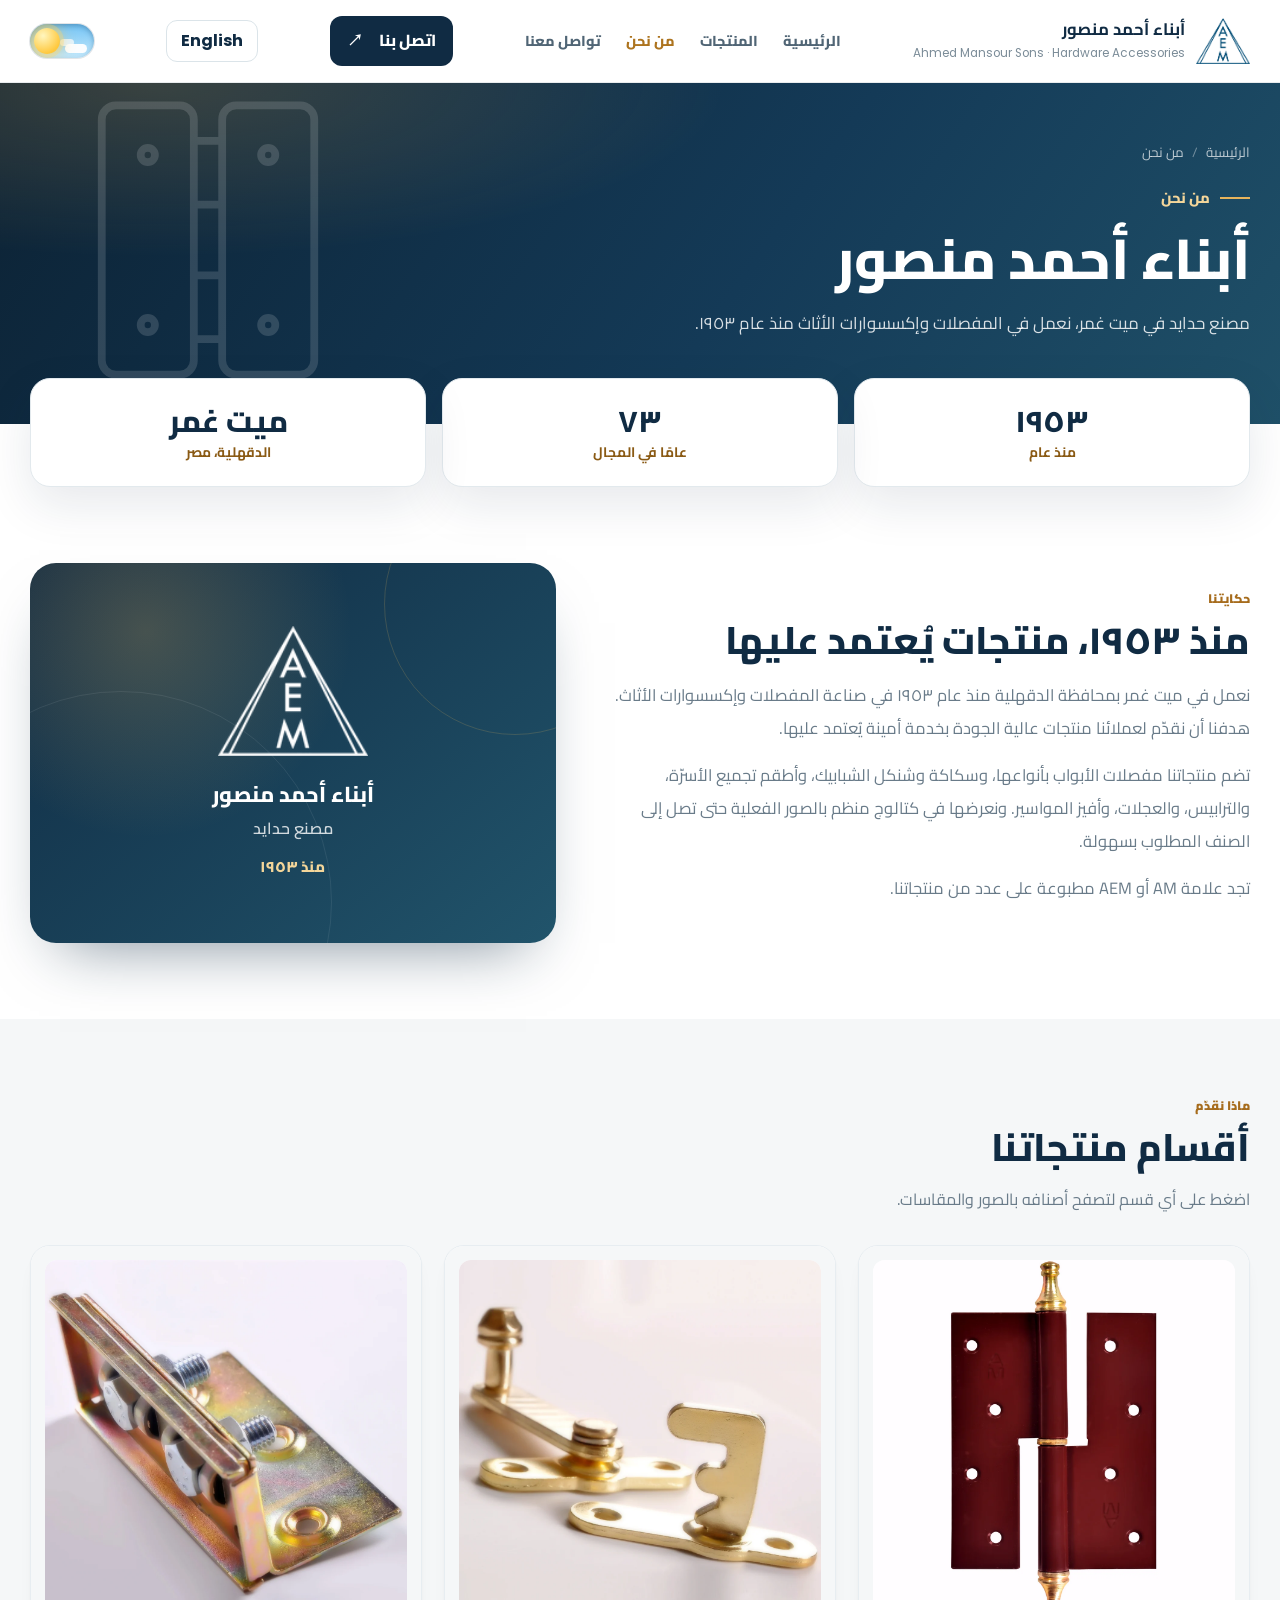
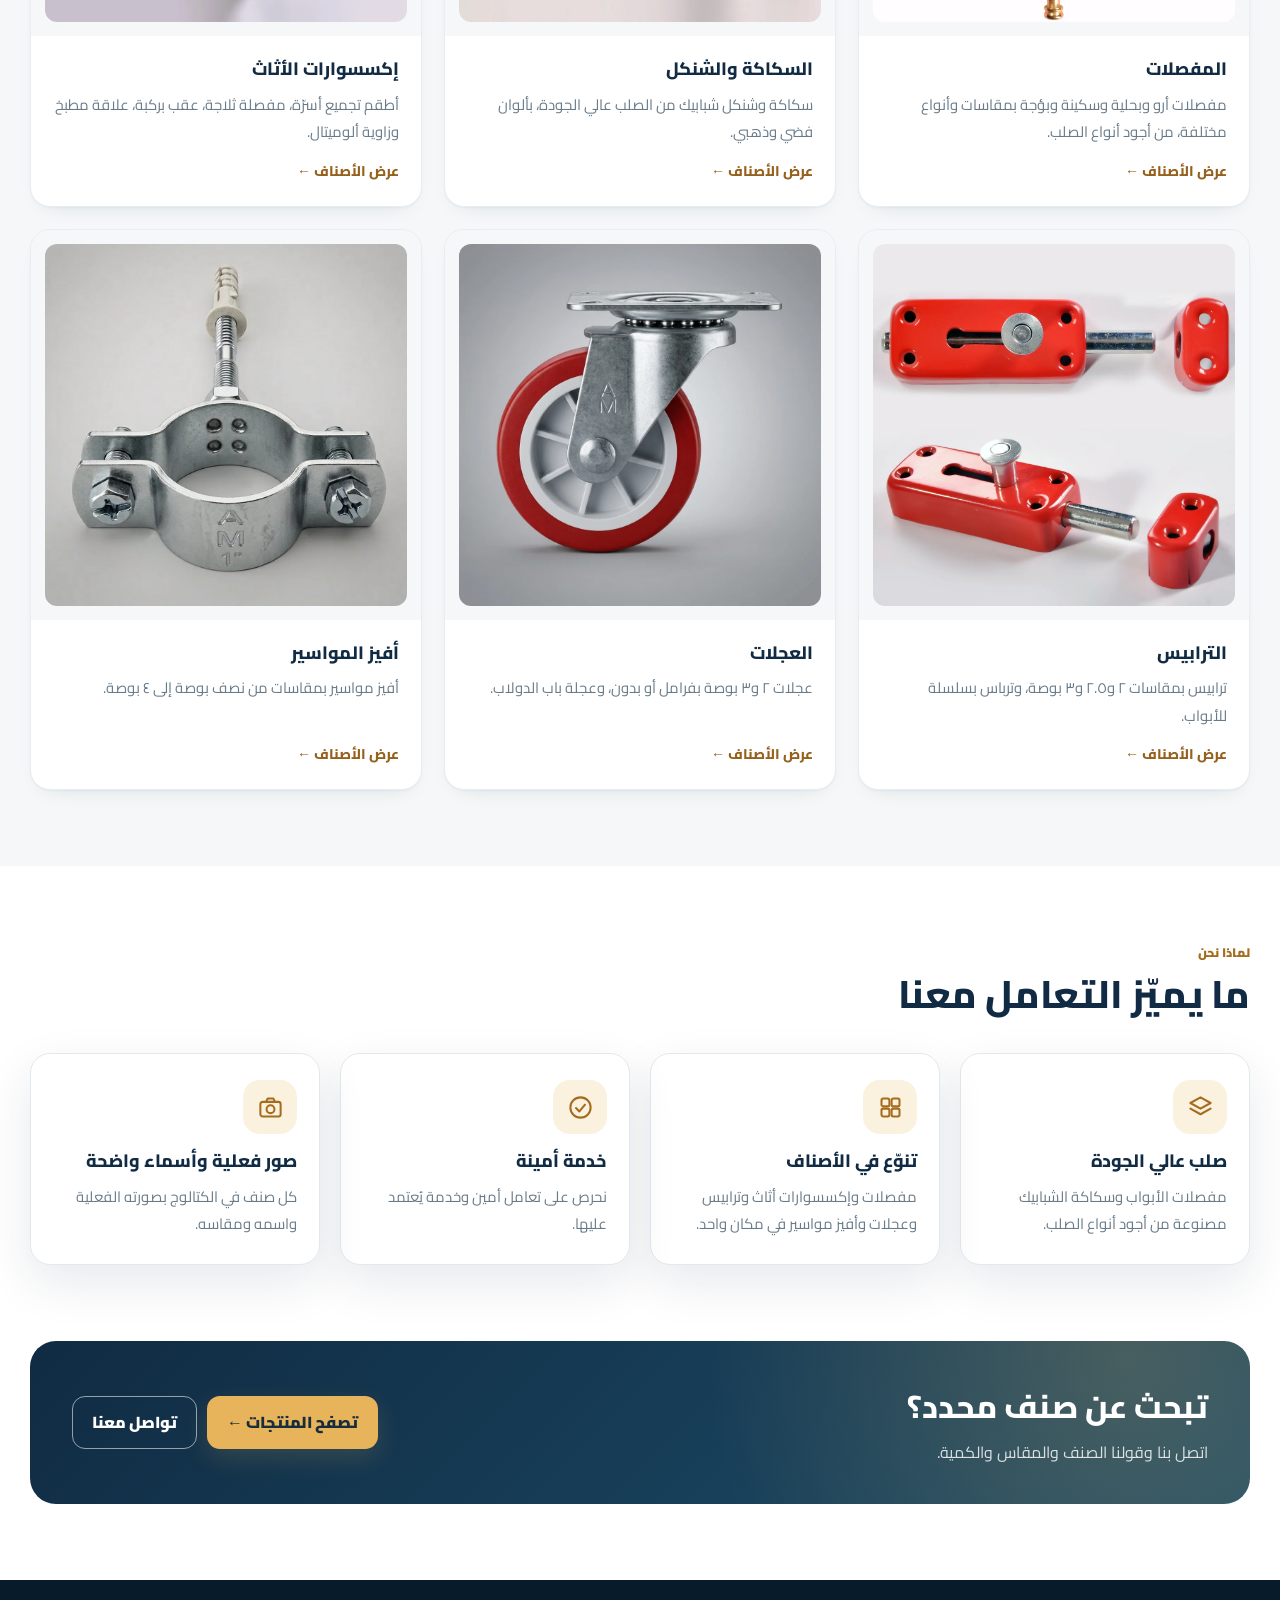
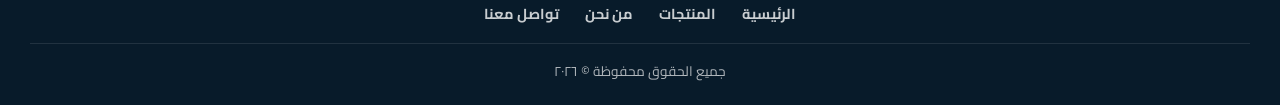
==== commit b13e549a: "Add files via upload" ====
--- a/about.html
+++ b/about.html
@@ -11,13 +11,12 @@
 <header class="topbar"><div class="wrap nav">
  <a class="brand" href="index.html"><img src="favicon.png" alt="شعار أبناء أحمد منصور"><span><strong>أبناء أحمد منصور</strong><small>Ahmed Mansour Sons · Hardware Accessories</small></span></a>
  <nav class="navlinks"><a href="index.html">الرئيسية</a><a href="products.html">المنتجات</a><a href="about.html" aria-current="page">من نحن</a><a href="contact.html">تواصل معنا</a></nav>
- <a class="nav-cta" href="tel:+20504902187">اتصل بنا　↗</a><button class="lang-toggle" id="langToggle" type="button" aria-label="Switch language">English</button><button class="theme-toggle" id="themeToggle" type="button" role="switch" aria-checked="false" aria-label="الوضع الداكن / Dark mode"><span class="tt-track" aria-hidden="true"><span class="tt-stars"><i></i><i></i><i></i><i></i></span><span class="tt-clouds"><i></i><i></i></span><span class="tt-knob"><b class="tt-crater c1"></b><b class="tt-crater c2"></b><b class="tt-crater c3"></b></span></span></button><button class="menu-btn" id="menuToggle" type="button" aria-label="فتح القائمة">☰</button>
- </div><div id="mobileNav" style="display:none;padding:0 20px 16px;gap:18px;flex-wrap:wrap"><a href="index.html">الرئيسية</a><a href="products.html">المنتجات</a><a href="about.html">من نحن</a><a href="contact.html">تواصل معنا</a></div>
-</header>
+ <a class="nav-cta" href="tel:+20504902187">اتصل بنا　↗</a><button class="lang-toggle" id="langToggle" type="button" aria-label="Switch language">English</button><button class="theme-toggle" id="themeToggle" type="button" role="switch" aria-checked="false" aria-label="الوضع الداكن / Dark mode"><span class="tt-track" aria-hidden="true"><span class="tt-stars"><i></i><i></i><i></i><i></i></span><span class="tt-clouds"><i></i><i></i></span><span class="tt-knob"><b class="tt-crater c1"></b><b class="tt-crater c2"></b><b class="tt-crater c3"></b></span></span></button><button class="menu-btn" id="menuToggle" type="button" aria-label="فتح القائمة" aria-expanded="false" aria-controls="mobileNav"><span class="mb" aria-hidden="true"><i></i><i></i><i></i></span></button>
+ </div><div id="mobileNav" class="mnav" aria-hidden="true"><div class="mnav-in"><a href="index.html">الرئيسية</a><a href="products.html">المنتجات</a><a href="about.html" aria-current="page">من نحن</a><a href="contact.html">تواصل معنا</a><a class="mnav-call" href="tel:+20504902187">اتصل بنا　↗</a></div></div></header>
 <main>
-<section class="page-hero"><div class="ph-orn" aria-hidden="true"><svg viewBox="0 0 48 48"><rect x="9" y="5" width="13" height="38" rx="2"/><rect x="26" y="5" width="13" height="38" rx="2"/><path d="M22 10h4M22 19h4M22 29h4M22 38h4"/><circle cx="15.5" cy="12" r="1"/><circle cx="32.5" cy="12" r="1"/><circle cx="15.5" cy="36" r="1"/><circle cx="32.5" cy="36" r="1"/></svg></div><div class="wrap"><div class="crumbs"><a href="index.html"><span class="l-ar">الرئيسية</span><span class="l-en">Home</span></a><i>/</i><span><span class="l-ar">من نحن</span><span class="l-en">About Us</span></span></div><div class="ph-kicker"><span class="l-ar">من نحن</span><span class="l-en">About Us</span></div><h1><span class="l-ar">أبناء أحمد منصور</span><span class="l-en">Ahmed Mansour Sons</span></h1><p><span class="l-ar">مصنع حدايد في ميت غمر، نعمل في المفصلات وإكسسوارات الأثاث منذ عام 1953.</span><span class="l-en">A hardware factory in Mit Ghamr, working in hinges and furniture accessories since 1953.</span></p></div></section><div class="stats-wrap"><div class="wrap ab-stats"><div class="ab-stat"><strong>1953</strong><span><span class="l-ar">منذ عام</span><span class="l-en">Since</span></span></div><div class="ab-stat"><strong>318671</strong><span><span class="l-ar">علامة مسجلة رقم</span><span class="l-en">Registered trademark no.</span></span></div><div class="ab-stat"><strong><span class="l-ar">ميت غمر</span><span class="l-en">Mit Ghamr</span></strong><span><span class="l-ar">الدقهلية، مصر</span><span class="l-en">Dakahlia, Egypt</span></span></div></div></div>
-<section class="pg"><div class="wrap ab-story"><div class="ab-text"><div class="pg-kicker"><span class="l-ar">حكايتنا</span><span class="l-en">OUR STORY</span></div><h2 class="pg-title"><span class="l-ar">منذ 1953، منتجات يُعتمد عليها</span><span class="l-en">Since 1953, products you can rely on</span></h2><p><span class="l-ar">نعمل في ميت غمر بمحافظة الدقهلية منذ عام 1953 في صناعة المفصلات وإكسسوارات الأثاث. هدفنا أن نقدّم لعملائنا منتجات عالية الجودة بخدمة أمينة يُعتمد عليها.</span><span class="l-en">We have been working in Mit Ghamr, Dakahlia, since 1953, making hinges and furniture accessories. Our aim is to give our customers high-quality products with honest, reliable service.</span></p><p><span class="l-ar">تضم منتجاتنا مفصلات الأبواب بأنواعها، وسكاكة وشنكل الشبابيك، وأطقم تجميع الأسرّة، والترابيس، والعجلات، وأفيز المواسير. ونعرضها في كتالوج منظم بالصور الفعلية حتى تصل إلى الصنف المطلوب بسهولة.</span><span class="l-en">Our range includes door hinges of every type, window latches and hooks, bed assembly kits, barrel bolts, wheels and pipe clamps. We present them in an organized catalog with real photos so you can find the item you need easily.</span></p><p><span class="l-ar">علامتنا التجارية AEM مسجلة برقم 318671، وتجد علامة AM أو AEM مطبوعة على عدد من منتجاتنا.</span><span class="l-en">Our AEM trademark is registered under no. 318671, and you will find the AM or AEM mark stamped on a number of our products.</span></p></div><div class="ab-emblem"><div><img src="favicon.png" alt="AEM" width="150" height="140"><div class="em-name"><span class="l-ar">أبناء أحمد منصور</span><span class="l-en">Ahmed Mansour Sons</span></div><div class="em-sub"><span class="l-ar">مصنع حدايد</span><span class="l-en">Hardware Factory</span></div><div class="em-since"><span class="l-ar">منذ 1953</span><span class="l-en">SINCE 1953</span></div></div></div></div></section>
-<section class="pg soft"><div class="wrap"><div class="pg-head"><div class="pg-kicker"><span class="l-ar">ماذا نقدّم</span><span class="l-en">WHAT WE MAKE</span></div><h2 class="pg-title"><span class="l-ar">أقسام منتجاتنا</span><span class="l-en">Our product ranges</span></h2><p class="pg-lead"><span class="l-ar">اضغط على أي قسم لتصفح أصنافه بالصور والمقاسات.</span><span class="l-en">Choose a range to browse its items with photos and sizes.</span></p></div><div class="ab-cats"><a class="ab-cat" href="products.html#arrow"><div class="ab-cat-img"><img src="product-images/arrow-02-arrow-5-inch-2004.webp" alt="المفصلات / Hinges" loading="lazy" decoding="async"></div><div class="ab-cat-body"><h3><span class="l-ar">المفصلات</span><span class="l-en">Hinges</span></h3><p><span class="l-ar">مفصلات أرو وبحلية وسكينة وبؤجة بمقاسات وأنواع مختلفة، من أجود أنواع الصلب.</span><span class="l-en">Arrow, H, knife and butt hinges in different sizes and types, made from quality steel.</span></p><span class="ab-more"><span class="l-ar">عرض الأصناف ←</span><span class="l-en">View items →</span></span></div></a><a class="ab-cat" href="products.html#window"><div class="ab-cat-img"><img src="product-images/window-02-window-latch-gold.webp" alt="السكاكة والشنكل / Window Latches & Hooks" loading="lazy" decoding="async"></div><div class="ab-cat-body"><h3><span class="l-ar">السكاكة والشنكل</span><span class="l-en">Window Latches & Hooks</span></h3><p><span class="l-ar">سكاكة وشنكل شبابيك من الصلب عالي الجودة، بألوان فضي وذهبي.</span><span class="l-en">Window latches and hooks in high-quality steel, in silver and gold.</span></p><span class="ab-more"><span class="l-ar">عرض الأصناف ←</span><span class="l-en">View items →</span></span></div></a><a class="ab-cat" href="products.html#furniture"><div class="ab-cat-img"><img src="product-images/bed-03-2-bolts-bed-kit.webp" alt="إكسسوارات الأثاث / Furniture Accessories" loading="lazy" decoding="async"></div><div class="ab-cat-body"><h3><span class="l-ar">إكسسوارات الأثاث</span><span class="l-en">Furniture Accessories</span></h3><p><span class="l-ar">أطقم تجميع أسرّة، مفصلة ثلاجة، عقب بركبة، علاقة مطبخ وزاوية ألومنيوم.</span><span class="l-en">Bed assembly kits, fridge hinge, joint knee set, kitchen hanger and aluminum corner brace.</span></p><span class="ab-more"><span class="l-ar">عرض الأصناف ←</span><span class="l-en">View items →</span></span></div></a><a class="ab-cat" href="products.html#bolt"><div class="ab-cat-img"><img src="product-images/bolt-03-barrel-bolt-3-inch.webp" alt="الترابيس / Barrel Bolts" loading="lazy" decoding="async"></div><div class="ab-cat-body"><h3><span class="l-ar">الترابيس</span><span class="l-en">Barrel Bolts</span></h3><p><span class="l-ar">ترابيس بمقاسات 2 و2.5 و3 بوصة، وسلسلة قفل للأبواب.</span><span class="l-en">Barrel bolts in 2, 2.5 and 3 inch sizes, plus a door lock chain.</span></p><span class="ab-more"><span class="l-ar">عرض الأصناف ←</span><span class="l-en">View items →</span></span></div></a><a class="ab-cat" href="products.html#wheels"><div class="ab-cat-img"><img src="product-images/wheels-04-swivel-caster-3-inch-red.webp" alt="العجلات والكاستر / Wheels & Casters" loading="lazy" decoding="async"></div><div class="ab-cat-body"><h3><span class="l-ar">العجلات والكاستر</span><span class="l-en">Wheels & Casters</span></h3><p><span class="l-ar">عجلات كاستر 2 و3 بوصة بفرامل أو بدون، وعجلة باب الدولاب.</span><span class="l-en">2 and 3 inch swivel casters with or without brake, and a wardrobe sliding wheel.</span></p><span class="ab-more"><span class="l-ar">عرض الأصناف ←</span><span class="l-en">View items →</span></span></div></a><a class="ab-cat" href="products.html#clamp"><div class="ab-cat-img"><img src="product-images/clamp-03-pipe-clamp-1-inch.webp" alt="أفيز المواسير / Pipe Clamps" loading="lazy" decoding="async"></div><div class="ab-cat-body"><h3><span class="l-ar">أفيز المواسير</span><span class="l-en">Pipe Clamps</span></h3><p><span class="l-ar">أفيز مواسير بمقاسات من نصف بوصة إلى 4 بوصة.</span><span class="l-en">Pipe clamps in sizes from half an inch to 4 inches.</span></p><span class="ab-more"><span class="l-ar">عرض الأصناف ←</span><span class="l-en">View items →</span></span></div></a></div></div></section>
+<section class="page-hero"><div class="ph-orn" aria-hidden="true"><svg viewBox="0 0 48 48"><rect x="9" y="5" width="13" height="38" rx="2"/><rect x="26" y="5" width="13" height="38" rx="2"/><path d="M22 10h4M22 19h4M22 29h4M22 38h4"/><circle cx="15.5" cy="12" r="1"/><circle cx="32.5" cy="12" r="1"/><circle cx="15.5" cy="36" r="1"/><circle cx="32.5" cy="36" r="1"/></svg></div><div class="wrap"><div class="crumbs"><a href="index.html"><span class="l-ar">الرئيسية</span><span class="l-en">Home</span></a><i>/</i><span><span class="l-ar">من نحن</span><span class="l-en">About Us</span></span></div><div class="ph-kicker"><span class="l-ar">من نحن</span><span class="l-en">About Us</span></div><h1><span class="l-ar">أبناء أحمد منصور</span><span class="l-en">Ahmed Mansour Sons</span></h1><p><span class="l-ar">مصنع حدايد في ميت غمر، نعمل في المفصلات وإكسسوارات الأثاث منذ عام 1953.</span><span class="l-en">A hardware factory in Mit Ghamr, working in hinges and furniture accessories since 1953.</span></p></div></section><div class="stats-wrap"><div class="wrap ab-stats"><div class="ab-stat"><strong data-count="1953" data-from="1900">1953</strong><span><span class="l-ar">منذ عام</span><span class="l-en">Since</span></span></div><div class="ab-stat"><strong data-years="1953">73</strong><span><span class="l-ar">عامًا في المجال</span><span class="l-en">Years in the field</span></span></div><div class="ab-stat"><strong><span class="l-ar">ميت غمر</span><span class="l-en">Mit Ghamr</span></strong><span><span class="l-ar">الدقهلية، مصر</span><span class="l-en">Dakahlia, Egypt</span></span></div></div></div>
+<section class="pg"><div class="wrap ab-story"><div class="ab-text"><div class="pg-kicker"><span class="l-ar">حكايتنا</span><span class="l-en">OUR STORY</span></div><h2 class="pg-title"><span class="l-ar">منذ 1953، منتجات يُعتمد عليها</span><span class="l-en">Since 1953, products you can rely on</span></h2><p><span class="l-ar">نعمل في ميت غمر بمحافظة الدقهلية منذ عام 1953 في صناعة المفصلات وإكسسوارات الأثاث. هدفنا أن نقدّم لعملائنا منتجات عالية الجودة بخدمة أمينة يُعتمد عليها.</span><span class="l-en">We have been working in Mit Ghamr, Dakahlia, since 1953, making hinges and furniture accessories. Our aim is to give our customers high-quality products with honest, reliable service.</span></p><p><span class="l-ar">تضم منتجاتنا مفصلات الأبواب بأنواعها، وسكاكة وشنكل الشبابيك، وأطقم تجميع الأسرّة، والترابيس، والعجلات، وأفيز المواسير. ونعرضها في كتالوج منظم بالصور الفعلية حتى تصل إلى الصنف المطلوب بسهولة.</span><span class="l-en">Our range includes door hinges of every type, window latches and hooks, bed assembly kits, barrel bolts, wheels and pipe clamps. We present them in an organized catalog with real photos so you can find the item you need easily.</span></p><p><span class="l-ar">تجد علامة AM أو AEM مطبوعة على عدد من منتجاتنا.</span><span class="l-en">You will find the AM or AEM mark stamped on a number of our products.</span></p></div><div class="ab-emblem"><div><img src="favicon.png" alt="AEM" width="150" height="140"><div class="em-name"><span class="l-ar">أبناء أحمد منصور</span><span class="l-en">Ahmed Mansour Sons</span></div><div class="em-sub"><span class="l-ar">مصنع حدايد</span><span class="l-en">Hardware Factory</span></div><div class="em-since"><span class="l-ar">منذ 1953</span><span class="l-en">SINCE 1953</span></div></div></div></div></section>
+<section class="pg soft"><div class="wrap"><div class="pg-head"><div class="pg-kicker"><span class="l-ar">ماذا نقدّم</span><span class="l-en">WHAT WE MAKE</span></div><h2 class="pg-title"><span class="l-ar">أقسام منتجاتنا</span><span class="l-en">Our product ranges</span></h2><p class="pg-lead"><span class="l-ar">اضغط على أي قسم لتصفح أصنافه بالصور والمقاسات.</span><span class="l-en">Choose a range to browse its items with photos and sizes.</span></p></div><div class="ab-cats"><a class="ab-cat" href="products.html#arrow"><div class="ab-cat-img"><img src="product-images/arrow-02-arrow-5-inch-2004.webp" alt="المفصلات / Hinges" loading="lazy" decoding="async"></div><div class="ab-cat-body"><h3><span class="l-ar">المفصلات</span><span class="l-en">Hinges</span></h3><p><span class="l-ar">مفصلات أرو وبحلية وسكينة وبؤجة بمقاسات وأنواع مختلفة، من أجود أنواع الصلب.</span><span class="l-en">Arrow, H, knife and butt hinges in different sizes and types, made from quality steel.</span></p><span class="ab-more"><span class="l-ar">عرض الأصناف ←</span><span class="l-en">View items →</span></span></div></a><a class="ab-cat" href="products.html#window"><div class="ab-cat-img"><img src="product-images/window-02-window-latch-gold.webp" alt="السكاكة والشنكل / Window Latches & Hooks" loading="lazy" decoding="async"></div><div class="ab-cat-body"><h3><span class="l-ar">السكاكة والشنكل</span><span class="l-en">Window Latches & Hooks</span></h3><p><span class="l-ar">سكاكة وشنكل شبابيك من الصلب عالي الجودة، بألوان فضي وذهبي.</span><span class="l-en">Window latches and hooks in high-quality steel, in silver and gold.</span></p><span class="ab-more"><span class="l-ar">عرض الأصناف ←</span><span class="l-en">View items →</span></span></div></a><a class="ab-cat" href="products.html#furniture"><div class="ab-cat-img"><img src="product-images/bed-03-2-bolts-bed-kit.webp" alt="إكسسوارات الأثاث / Furniture Accessories" loading="lazy" decoding="async"></div><div class="ab-cat-body"><h3><span class="l-ar">إكسسوارات الأثاث</span><span class="l-en">Furniture Accessories</span></h3><p><span class="l-ar">أطقم تجميع أسرّة، مفصلة ثلاجة، عقب بركبة، علاقة مطبخ وزاوية ألوميتال.</span><span class="l-en">Bed assembly kits, fridge hinge, joint knee set, kitchen hanger and alumital corner brace.</span></p><span class="ab-more"><span class="l-ar">عرض الأصناف ←</span><span class="l-en">View items →</span></span></div></a><a class="ab-cat" href="products.html#bolt"><div class="ab-cat-img"><img src="product-images/bolt-03-barrel-bolt-3-inch.webp" alt="الترابيس / Barrel Bolts" loading="lazy" decoding="async"></div><div class="ab-cat-body"><h3><span class="l-ar">الترابيس</span><span class="l-en">Barrel Bolts</span></h3><p><span class="l-ar">ترابيس بمقاسات 2 و2.5 و3 بوصة، وترباس بسلسلة للأبواب.</span><span class="l-en">Barrel bolts in 2, 2.5 and 3 inch sizes, plus a chain bolt for doors.</span></p><span class="ab-more"><span class="l-ar">عرض الأصناف ←</span><span class="l-en">View items →</span></span></div></a><a class="ab-cat" href="products.html#wheels"><div class="ab-cat-img"><img src="product-images/wheels-04-swivel-caster-3-inch-red.webp" alt="العجلات / Casters" loading="lazy" decoding="async"></div><div class="ab-cat-body"><h3><span class="l-ar">العجلات</span><span class="l-en">Casters</span></h3><p><span class="l-ar">عجلات 2 و3 بوصة بفرامل أو بدون، وعجلة باب الدولاب.</span><span class="l-en">2 and 3 inch swivel casters with or without brake, and a wardrobe sliding wheel.</span></p><span class="ab-more"><span class="l-ar">عرض الأصناف ←</span><span class="l-en">View items →</span></span></div></a><a class="ab-cat" href="products.html#clamp"><div class="ab-cat-img"><img src="product-images/clamp-03-pipe-clamp-1-inch.webp" alt="أفيز المواسير / Pipe Clamps" loading="lazy" decoding="async"></div><div class="ab-cat-body"><h3><span class="l-ar">أفيز المواسير</span><span class="l-en">Pipe Clamps</span></h3><p><span class="l-ar">أفيز مواسير بمقاسات من نصف بوصة إلى 4 بوصة.</span><span class="l-en">Pipe clamps in sizes from half an inch to 4 inches.</span></p><span class="ab-more"><span class="l-ar">عرض الأصناف ←</span><span class="l-en">View items →</span></span></div></a></div></div></section>
 <section class="pg"><div class="wrap"><div class="pg-head"><div class="pg-kicker"><span class="l-ar">لماذا نحن</span><span class="l-en">WHY US</span></div><h2 class="pg-title"><span class="l-ar">ما يميّز التعامل معنا</span><span class="l-en">What to expect from us</span></h2></div><div class="ab-whys"><div class="ab-why"><div class="ct-ic"><svg viewBox="0 0 24 24" aria-hidden="true"><path d="M12 3l9 5-9 5-9-5z"/><path d="M3 13l9 5 9-5"/></svg></div><h3><span class="l-ar">صلب عالي الجودة</span><span class="l-en">Quality steel</span></h3><p><span class="l-ar">مفصلات الأبواب وسكاكة الشبابيك مصنوعة من أجود أنواع الصلب.</span><span class="l-en">Door hinges and window latches are made from the best quality steel.</span></p></div><div class="ab-why"><div class="ct-ic"><svg viewBox="0 0 24 24" aria-hidden="true"><rect x="4" y="4" width="7" height="7" rx="1.5"/><rect x="13" y="4" width="7" height="7" rx="1.5"/><rect x="4" y="13" width="7" height="7" rx="1.5"/><rect x="13" y="13" width="7" height="7" rx="1.5"/></svg></div><h3><span class="l-ar">تنوّع في الأصناف</span><span class="l-en">A wide range</span></h3><p><span class="l-ar">مفصلات وإكسسوارات أثاث وترابيس وعجلات وأفيز مواسير في مكان واحد.</span><span class="l-en">Hinges, furniture hardware, bolts, wheels and pipe clamps in one place.</span></p></div><div class="ab-why"><div class="ct-ic"><svg viewBox="0 0 24 24" aria-hidden="true"><circle cx="12" cy="12" r="9"/><path d="M8 12.5l3 3 5-6"/></svg></div><h3><span class="l-ar">خدمة أمينة</span><span class="l-en">Honest service</span></h3><p><span class="l-ar">نحرص على تعامل أمين وخدمة يُعتمد عليها.</span><span class="l-en">We aim for honest dealing and service you can rely on.</span></p></div><div class="ab-why"><div class="ct-ic"><svg viewBox="0 0 24 24" aria-hidden="true"><rect x="3" y="7" width="18" height="13" rx="2"/><circle cx="12" cy="13.5" r="3.5"/><path d="M8 7l1.5-3h5L16 7"/></svg></div><h3><span class="l-ar">صور فعلية وأسماء واضحة</span><span class="l-en">Real photos, clear names</span></h3><p><span class="l-ar">كل صنف في الكتالوج بصورته الفعلية واسمه ومقاسه.</span><span class="l-en">Every item in the catalog comes with its real photo, name and size.</span></p></div></div></div></section>
 <section class="pg-cta"><div class="wrap ab-cta"><div><h2><span class="l-ar">تبحث عن صنف محدد؟</span><span class="l-en">Looking for a specific item?</span></h2><p><span class="l-ar">اتصل بنا وقولنا الصنف والمقاس والكمية.</span><span class="l-en">Call us with the item, size and quantity.</span></p></div><div class="cta-actions"><a class="btn btn-gold" href="products.html"><span class="l-ar">تصفح المنتجات ←</span><span class="l-en">Browse products →</span></a><a class="btn btn-light" href="contact.html"><span class="l-ar">تواصل معنا</span><span class="l-en">Contact us</span></a></div></div></section>
 </main>
--- a/styles.css
+++ b/styles.css
@@ -256,3 +256,302 @@
 html[data-theme="dark"] .about-facts strong{color:#eef3f8}
 html[data-theme="dark"] .about-facts span{color:var(--gold)}
 .contact-pill[target]{cursor:pointer}
+
+/* =====================================================================
+   v5 — About + Contact pages, footer links, outline buttons
+   ===================================================================== */
+.ltr{direction:ltr;unicode-bidi:isolate;display:inline-block}
+.navlinks a[aria-current="page"]{color:#ad741f}
+html[data-theme="dark"] .navlinks a[aria-current="page"]{color:var(--gold)}
+.footer-links{display:flex;justify-content:center;flex-wrap:wrap;gap:8px 26px;padding-bottom:16px;margin-bottom:16px;border-bottom:1px solid rgba(255,255,255,.1);font-weight:700;font-size:.9rem}
+.footer-links a{color:rgba(255,255,255,.78);transition:color .25s ease}.footer-links a:hover{color:var(--gold)}
+.btn-outline{background:transparent;border:1.5px solid #c9d5dd;color:var(--navy);box-shadow:none}
+.btn-outline:hover{border-color:var(--gold);background:#fffaf0}
+html[data-theme="dark"] .btn-outline{border-color:#33485b;color:#e8eef4}
+html[data-theme="dark"] .btn-outline:hover{border-color:var(--gold);background:rgba(231,180,92,.08)}
+.about-actions{display:flex;flex-wrap:wrap;gap:10px}
+
+/* page hero */
+.page-hero{position:relative;overflow:hidden;color:#fff;padding:58px 0 84px;
+ background:radial-gradient(ellipse at 12% 0%,rgba(231,180,92,.2),transparent 36%),linear-gradient(125deg,#0c2234 0%,#143a57 58%,#1f5068 100%)}
+.page-hero .wrap{position:relative;z-index:1}
+.ph-orn{position:absolute;inset-inline-end:max(3vw,12px);top:46%;transform:translateY(-50%);width:min(340px,40vw);opacity:.14;pointer-events:none}
+.ph-orn svg{display:block;width:100%;height:auto;fill:none;stroke:#fff;stroke-width:1.1;stroke-linecap:round;stroke-linejoin:round}
+.crumbs{display:flex;align-items:center;gap:8px;margin-bottom:16px;font-size:.84rem;color:rgba(255,255,255,.7)}
+.crumbs a:hover{color:var(--gold)}.crumbs i{font-style:normal;opacity:.55}
+.ph-kicker{display:inline-flex;align-items:center;gap:10px;color:#f4d69a;font-weight:800;font-size:.92rem}
+.ph-kicker:before{content:"";width:30px;height:2px;background:var(--gold)}
+.page-hero h1{margin:14px 0;font-size:clamp(2.1rem,4.8vw,3.5rem);line-height:1.25;font-weight:800;letter-spacing:0}
+body.english .page-hero h1{line-height:1.15;letter-spacing:-.02em}
+.page-hero p{max-width:640px;margin:0;color:rgba(255,255,255,.84);font-size:1.05rem;line-height:1.9}
+.stats-wrap{position:relative;z-index:3;margin-top:-46px}
+
+/* generic sections */
+.pg{padding:76px 0}.pg.soft{background:var(--paper)}
+.pg-head{margin-bottom:32px}
+.pg-kicker{margin-bottom:6px;color:#a66c1d;font-size:.78rem;font-weight:900}
+body.english .pg-kicker{letter-spacing:.08em}
+.pg-title{margin:0 0 12px;color:var(--navy);font-size:clamp(1.7rem,3vw,2.4rem);line-height:1.35;font-weight:800}
+.pg-lead{max-width:680px;margin:0;color:var(--muted)}
+
+/* About: stats */
+.ab-stats{display:grid;grid-template-columns:repeat(3,1fr);gap:16px}
+.ab-stat{padding:22px 24px;border:1px solid var(--line);border-radius:20px;background:#fff;box-shadow:var(--shadow);text-align:center;transition:transform .45s cubic-bezier(.22,.8,.24,1),box-shadow .45s ease}
+.ab-stat:hover{transform:translateY(-4px)}
+.ab-stat strong{display:block;color:var(--navy);font-size:1.9rem;line-height:1.3;font-weight:800;letter-spacing:0}
+.ab-stat>span{display:block;color:#8a5a14;font-size:.86rem;font-weight:700}
+/* About: story */
+.ab-story{display:grid;grid-template-columns:1.1fr .9fr;gap:52px;align-items:center}
+.ab-text p{margin:0 0 14px;color:var(--muted);font-size:1.03rem;line-height:2}
+.ab-emblem{position:relative;display:grid;place-items:center;min-height:380px;padding:34px;border-radius:26px;overflow:hidden;color:#fff;text-align:center;
+ background:radial-gradient(circle at 22% 18%,rgba(231,180,92,.24),transparent 40%),linear-gradient(140deg,#102b43,#21546b);box-shadow:0 30px 60px -30px rgba(16,43,67,.55)}
+.ab-emblem:before{content:"";position:absolute;width:420px;height:420px;border-radius:50%;border:1px solid rgba(255,255,255,.08);inset-inline-end:-120px;bottom:-170px}
+.ab-emblem:after{content:"";position:absolute;width:260px;height:260px;border-radius:50%;border:1px solid rgba(231,180,92,.18);inset-inline-start:-90px;top:-90px}
+.ab-emblem>div{position:relative;z-index:1}
+.ab-emblem img{display:block;width:150px;height:auto;margin:0 auto 20px;filter:brightness(0) invert(1)}
+.em-name{font-size:1.35rem;font-weight:800}
+.em-sub{margin-top:2px;color:rgba(255,255,255,.8);font-weight:600}
+.em-since{margin-top:12px;color:#f4d69a;font-weight:800;font-size:.95rem}
+body.english .em-since{letter-spacing:.2em}
+/* About: product ranges */
+.ab-cats{display:grid;grid-template-columns:repeat(3,1fr);gap:22px}
+.ab-cat{display:flex;flex-direction:column;overflow:hidden;border:1px solid #e7edf1;border-radius:20px;background:#fff;
+ box-shadow:0 1px 2px rgba(16,43,67,.04),0 10px 24px -16px rgba(16,43,67,.18);transition:transform .5s cubic-bezier(.22,.8,.24,1),box-shadow .5s cubic-bezier(.22,.8,.24,1),border-color .4s ease}
+.ab-cat:hover,.ab-cat:focus-visible{transform:translateY(-6px);border-color:#ecdab4;box-shadow:0 2px 4px rgba(16,43,67,.04),0 28px 48px -22px rgba(16,43,67,.3)}
+.ab-cat-img{aspect-ratio:4/3;background:#f5f7f8;padding:14px}
+.ab-cat-img img{display:block;width:100%;height:100%;object-fit:contain;background:#fff;border-radius:12px;transition:transform .8s cubic-bezier(.22,.8,.24,1)}
+.ab-cat:hover .ab-cat-img img{transform:scale(1.05)}
+.ab-cat-body{display:flex;flex-direction:column;flex:1;padding:18px 22px 22px}
+.ab-cat h3,.ab-why h3{margin:0 0 6px;color:var(--navy);font-size:1.12rem;font-weight:800}
+.ab-cat p,.ab-why p{margin:0 0 14px;color:var(--muted);font-size:.93rem;line-height:1.85}
+.ab-more{margin-top:auto;color:#96611d;font-weight:800;font-size:.88rem}
+.ab-cat:hover .ab-more{color:var(--navy)}
+/* About: why us */
+.ab-whys{display:grid;grid-template-columns:repeat(4,1fr);gap:20px}
+.ab-why{padding:26px 22px;border:1px solid var(--line);border-radius:20px;background:#fff;box-shadow:var(--shadow);transition:transform .45s cubic-bezier(.22,.8,.24,1)}
+.ab-why:hover{transform:translateY(-5px)}
+.ab-why p{margin:0}
+.ct-ic{display:grid;place-items:center;width:54px;height:54px;margin-bottom:12px;border-radius:17px;background:#fbf1df;color:#a66c1d}
+.ct-ic svg{width:27px;height:27px;fill:none;stroke:currentColor;stroke-width:1.8;stroke-linecap:round;stroke-linejoin:round}
+/* About: call to action band */
+.pg-cta{padding:0 0 76px}
+.ab-cta{display:flex;align-items:center;justify-content:space-between;gap:26px;flex-wrap:wrap;padding:38px 42px;border-radius:26px;color:#fff;
+ background:radial-gradient(circle at 90% 10%,rgba(231,180,92,.22),transparent 38%),linear-gradient(135deg,#102b43,#1d4d68)}
+.ab-cta h2{margin:0 0 6px;font-size:clamp(1.5rem,2.6vw,2rem);font-weight:800}
+.ab-cta p{margin:0;color:rgba(255,255,255,.82)}
+.cta-actions{display:flex;flex-wrap:wrap;gap:10px}
+.btn-light{background:transparent;border:1.5px solid rgba(255,255,255,.55);color:#fff}
+.btn-light:hover{background:rgba(255,255,255,.12);border-color:#fff}
+
+/* Contact: info cards */
+.ct-cards{display:grid;grid-template-columns:repeat(3,1fr);gap:18px}
+.ct-card{display:flex;flex-direction:column;gap:4px;padding:26px 24px 24px;border:1px solid var(--line);border-radius:22px;background:#fff;box-shadow:var(--shadow);
+ transition:transform .5s cubic-bezier(.22,.8,.24,1),box-shadow .5s ease,border-color .4s ease}
+.ct-card:hover{transform:translateY(-5px);border-color:#ecdab4}
+.ct-label{color:var(--muted);font-size:.84rem;font-weight:700}
+.ct-value{color:var(--navy);font-size:1.3rem;font-weight:800;line-height:1.55;overflow-wrap:anywhere;letter-spacing:0}
+.ct-small{font-size:1.02rem}
+a.ct-value:hover{color:#96611d}
+.ct-actions{margin-top:auto;padding-top:16px}
+/* Contact: map */
+.ct-map{display:grid;grid-template-columns:1.7fr 1fr;gap:20px;align-items:stretch}
+.map-frame{position:relative;min-height:460px;overflow:hidden;border:1px solid var(--line);border-radius:24px;box-shadow:var(--shadow);
+ background:linear-gradient(rgba(16,43,67,.06) 1px,transparent 1px) 0 0/36px 36px,linear-gradient(90deg,rgba(16,43,67,.06) 1px,transparent 1px) 0 0/36px 36px,#e4ebef}
+.map-fallback{position:absolute;inset:0;display:grid;place-items:center}
+.map-fallback svg{width:54px;height:54px;fill:none;stroke:#a66c1d;stroke-width:1.6;stroke-linecap:round;stroke-linejoin:round}
+.map-frame iframe{position:absolute;inset:0;width:100%;height:100%;border:0;background:#e4ebef}
+.ct-info{display:flex;flex-direction:column;gap:14px;padding:28px;border:1px solid var(--line);border-radius:24px;background:#fff;box-shadow:var(--shadow)}
+.ct-info img{width:64px;height:auto}
+.ct-info h3{margin:0;color:var(--navy);font-size:1.3rem;font-weight:800}
+.ct-sub{margin:0;color:#8a5a14;font-weight:700;font-size:.9rem}
+.ct-addr{margin:0;color:var(--muted);line-height:1.9}
+.ct-btns{display:flex;flex-direction:column;gap:10px}
+.ct-btns .btn{justify-content:center}
+.ct-tip{display:flex;flex-direction:column;gap:3px;margin-top:auto;padding:14px 16px;border:1px dashed #e3c98f;border-radius:14px;background:#fffaf0;font-size:.9rem}
+.ct-tip strong{color:var(--navy)}.ct-tip span{color:var(--muted)}
+
+/* responsive */
+@media(max-width:1000px){.ab-cats{grid-template-columns:repeat(2,1fr)}.ab-whys{grid-template-columns:repeat(2,1fr)}}
+@media(max-width:860px){
+ .page-hero{padding:44px 0 74px}.pg{padding:56px 0}
+ .ab-story,.ct-map{grid-template-columns:1fr;gap:28px}.ab-emblem{min-height:300px}
+ .ab-stats,.ct-cards{grid-template-columns:1fr;gap:14px}.stats-wrap{margin-top:-40px}
+ .ab-cta{padding:30px 24px}.pg-cta{padding-bottom:56px}.map-frame{min-height:360px}}
+@media(max-width:560px){.ab-cats,.ab-whys{grid-template-columns:1fr}.ph-orn{opacity:.09;width:62vw}}
+
+/* dark theme for the new pages */
+html[data-theme="dark"] .pg.soft{background:#0a121b}
+html[data-theme="dark"] .pg-kicker,html[data-theme="dark"] .ab-more,html[data-theme="dark"] .ab-stat>span,html[data-theme="dark"] .ct-sub{color:var(--gold)}
+html[data-theme="dark"] .pg-title,html[data-theme="dark"] .ab-stat strong,html[data-theme="dark"] .ab-cat h3,html[data-theme="dark"] .ab-why h3,html[data-theme="dark"] .ct-value,html[data-theme="dark"] .ct-info h3,html[data-theme="dark"] .ct-tip strong{color:#eef3f8}
+html[data-theme="dark"] .pg-lead,html[data-theme="dark"] .ab-text p,html[data-theme="dark"] .ab-cat p,html[data-theme="dark"] .ab-why p,html[data-theme="dark"] .ct-label,html[data-theme="dark"] .ct-addr,html[data-theme="dark"] .ct-tip span{color:#98a9b8}
+html[data-theme="dark"] .ab-stat,html[data-theme="dark"] .ab-cat,html[data-theme="dark"] .ab-why,html[data-theme="dark"] .ct-card,html[data-theme="dark"] .ct-info{background:#131f2b;border-color:#233648;box-shadow:0 18px 44px rgba(0,0,0,.35)}
+html[data-theme="dark"] .ab-cat:hover,html[data-theme="dark"] .ct-card:hover{border-color:rgba(231,180,92,.45)}
+html[data-theme="dark"] .ab-cat-img{background:#e9edf1}
+html[data-theme="dark"] .ct-ic{background:rgba(231,180,92,.12);color:var(--gold)}
+html[data-theme="dark"] .ct-info img{filter:brightness(0) invert(1);opacity:.92}
+html[data-theme="dark"] .ct-tip{background:rgba(231,180,92,.07);border-color:rgba(231,180,92,.35)}
+html[data-theme="dark"] a.ct-value:hover{color:var(--gold)}
+html[data-theme="dark"] .map-frame{border-color:#233648;background-color:#16232f}
+html[data-theme="dark"] .map-frame iframe{filter:invert(.9) hue-rotate(180deg) saturate(.75) brightness(.95)}
+html[data-theme="dark"] .ab-cta{background:radial-gradient(circle at 90% 10%,rgba(231,180,92,.18),transparent 38%),linear-gradient(135deg,#0f2536,#17394f)}
+@media(prefers-reduced-motion:reduce){.ab-stat,.ab-cat,.ab-why,.ct-card,.ab-cat-img img{transition:none}}
+
+/* =====================================================================
+   v7 — Card carousel hero (colour-shifting background, peeking cards,
+   motion blur, stretching cursor ring), mobile header + dropdown menu,
+   light / darker product bands
+   ===================================================================== */
+.cr-hero{--cr-bg:#0f2a40;position:relative;overflow:hidden;color:#fff;background-color:var(--cr-bg);transition:background-color 1.2s ease;padding:clamp(22px,4vh,44px) 0 clamp(22px,4vh,40px)}
+.cr-hero:before{content:"";position:absolute;inset:0;pointer-events:none;background:radial-gradient(ellipse at 14% -10%,rgba(255,255,255,.18),transparent 46%),radial-gradient(ellipse at 100% 110%,rgba(0,0,0,.38),transparent 55%)}
+.cr-top,.cr-bottom{position:relative;z-index:2;width:min(1220px,calc(100% - 40px));margin-inline:auto}
+.cr-top{display:flex;flex-direction:column;gap:8px;margin-bottom:clamp(14px,2.4vh,26px)}
+.cr-hero .eyebrow{align-self:flex-start;margin:0;color:#f4d69a}
+.cr-h1{max-width:46rem;font-size:clamp(1.45rem,2.7vw,2.35rem);line-height:1.4;font-weight:800;letter-spacing:0}
+body.english .cr-h1{line-height:1.2;letter-spacing:-.02em}
+.cr-stage{position:relative;z-index:2;overflow:hidden;height:calc(var(--ch,440px) + 40px);touch-action:pan-y;-webkit-user-select:none;user-select:none}
+.cr-stage.dragging{cursor:grabbing}
+.cr-track{position:absolute;inset:0}
+.cr-card{position:absolute;left:0;top:20px;width:var(--cw,470px);height:var(--ch,440px);border-radius:14px;overflow:hidden;background:#0b2031;transform-origin:50% 50%;will-change:transform,filter,opacity;
+ box-shadow:0 34px 60px -30px rgba(0,0,0,.65)}
+.cr-card img{position:absolute;left:-2%;top:-2%;width:104%;height:104%;max-width:none;object-fit:cover;pointer-events:none;-webkit-user-drag:none}
+.cr-shade{position:absolute;inset:0;pointer-events:none;background:linear-gradient(180deg,rgba(4,12,20,.28) 0%,transparent 32%,rgba(4,12,20,.55) 62%,rgba(4,12,20,.9) 100%)}
+.cr-chip{position:absolute;top:16px;inset-inline-start:16px;padding:3px 10px 4px;border-radius:5px;background:var(--chip,#c0522f);color:#fff;font-size:.74rem;font-weight:800;line-height:1.5}
+.cr-body{position:absolute;inset-inline:0;bottom:0;padding:0 clamp(16px,2.2vw,26px) clamp(16px,2.2vw,24px)}
+.cr-title{margin:0;font-size:clamp(1.25rem,2.1vw,1.95rem);line-height:1.3;font-weight:800;letter-spacing:0;color:#fff;text-shadow:0 2px 18px rgba(0,0,0,.35)}
+body.english .cr-title{line-height:1.15;letter-spacing:-.015em}
+.cr-desc{margin:6px 0 0;max-width:30rem;color:rgba(255,255,255,.86);font-size:.88rem;line-height:1.8}
+.cr-more{display:inline-flex;align-items:center;gap:10px;margin-top:14px;color:#fff;font-size:.86rem;font-weight:700}
+.cr-circ{display:grid;place-items:center;width:28px;height:28px;border:1.5px solid rgba(255,255,255,.9);border-radius:50%;transition:background .25s ease,color .25s ease,transform .3s ease}
+.cr-circ svg{width:13px;height:13px;fill:none;stroke:currentColor;stroke-width:2.2;stroke-linecap:round;stroke-linejoin:round}
+html[dir="rtl"] .cr-circ svg{transform:scaleX(-1)}
+.cr-more:hover .cr-circ{background:#fff;color:#102b43;transform:scale(1.08)}
+.cr-bottom{display:flex;align-items:center;justify-content:space-between;gap:16px;flex-wrap:wrap;margin-top:clamp(10px,2vh,20px)}
+.cr-nav{display:flex;align-items:center;gap:14px;flex:1 1 320px;max-width:520px}
+.cr-hero .btn-glass{background:rgba(255,255,255,.08)}
+.cr-hero :focus-visible{outline:3px solid var(--gold);outline-offset:3px}
+/* arrows + progress (shared look) */
+.pc-arrow{display:grid;place-items:center;flex:none;width:46px;height:46px;padding:0;border-radius:50%;border:1.5px solid rgba(255,255,255,.4);background:transparent;color:#fff;cursor:pointer;transition:background .25s ease,border-color .25s ease,color .25s ease,transform .3s ease}
+.pc-arrow:hover{background:var(--gold);border-color:var(--gold);color:#182d3b}.pc-arrow:active{transform:scale(.92)}
+.pc-arrow svg{width:20px;height:20px;fill:none;stroke:currentColor;stroke-width:2.3;stroke-linecap:round;stroke-linejoin:round}
+html[dir="rtl"] .pc-prev svg,html[dir="ltr"] .pc-next svg{transform:scaleX(-1)}
+.pc-segs{display:flex;gap:7px;flex:1;max-width:260px}
+.pc-seg{position:relative;flex:1;height:24px;padding:0;border:0;background:none;cursor:pointer}
+.pc-seg:before,.pc-seg i{content:"";position:absolute;top:50%;height:3px;margin-top:-1.5px;border-radius:3px}
+.pc-seg:before{inset-inline:0;background:rgba(255,255,255,.26)}
+.pc-seg i{inset-inline-start:0;width:0;background:var(--gold)}
+.pc-seg.done i{width:100%}
+.pc-seg.on i{animation:pcFill var(--pc-dur,5500ms) linear forwards}
+.cr-hero.is-paused .pc-seg.on i{animation-play-state:paused}
+.cr-hero.no-auto .pc-seg.on i{animation:none;width:100%}
+@keyframes pcFill{from{width:0}to{width:100%}}
+.pc-count{color:rgba(255,255,255,.72);font-size:.9rem;font-weight:700;white-space:nowrap}.pc-count b{color:#fff;font-size:1.05rem}
+/* cursor ring (desktop with a mouse only) */
+.cr-ring{position:fixed;left:0;top:0;z-index:60;pointer-events:none;opacity:0;transition:opacity .3s ease}
+.cr-ring.show{opacity:1}
+.cr-ring i{position:absolute;left:0;top:0;display:block;width:50px;height:50px;border:2px solid rgba(255,255,255,.92);border-radius:999px;transform:translate(-50%,-50%);
+ transition:width .45s cubic-bezier(.22,.8,.24,1),height .45s cubic-bezier(.22,.8,.24,1),background .3s ease;backdrop-filter:blur(1px)}
+.cr-ring.stretch i{width:104px;height:38px}
+.cr-ring.small i{width:14px;height:14px;background:#fff}
+@media(hover:hover) and (pointer:fine){.cr-stage{cursor:none}.cr-stage a{cursor:pointer}}
+@media(hover:none),(pointer:coarse){.cr-ring{display:none}}
+@media(max-width:900px){.cr-hero{padding:18px 0 26px}.cr-h1{font-size:1.35rem}.cr-nav{max-width:none;flex-basis:100%}.cr-bottom .btn{width:100%}}
+@media(prefers-reduced-motion:reduce){.cr-hero{transition:none}.cr-ring i{transition:none}}
+
+/* ---------- header on phones + animated menu ---------- */
+@media(max-width:1020px){
+ .nav{gap:10px}.brand{flex:1 1 auto;min-width:0}.brand>span{min-width:0}
+ .brand strong{white-space:nowrap;overflow:hidden;text-overflow:ellipsis}.brand small{display:none}
+ .menu-btn{display:grid!important;place-items:center}
+}
+@media(max-width:760px){.nav{height:68px}.brand{gap:9px}.brand img{width:40px;height:38px}.brand strong{font-size:.92rem}.lang-toggle{padding:8px 11px;font-size:.78rem}}
+@media(max-width:400px){.nav{gap:6px}.brand{gap:7px}.brand img{width:34px;height:32px}.brand strong{font-size:.82rem}.lang-toggle{padding:7px 8px;font-size:.72rem;border-radius:10px}.menu-btn{width:40px!important;height:40px!important}}
+.menu-btn{position:relative;width:44px;height:44px;padding:0!important;border-radius:12px;cursor:pointer}
+.mb{position:relative;display:block;width:20px;height:14px}
+.mb i{position:absolute;left:0;display:block;width:20px;height:2px;border-radius:2px;background:currentColor;transition:top .35s cubic-bezier(.22,.8,.24,1),transform .4s cubic-bezier(.22,.8,.24,1),opacity .2s ease}
+.mb i:nth-child(1){top:0}.mb i:nth-child(2){top:6px}.mb i:nth-child(3){top:12px}
+.topbar.menu-open .mb i:nth-child(1){top:6px;transform:rotate(45deg)}
+.topbar.menu-open .mb i:nth-child(2){opacity:0;transform:scaleX(.2)}
+.topbar.menu-open .mb i:nth-child(3){top:6px;transform:rotate(-45deg)}
+.mnav{position:absolute;inset-inline:0;top:100%;z-index:39;overflow:hidden;max-height:0;opacity:0;visibility:hidden;background:#fff;border-radius:0 0 24px 24px;
+ box-shadow:0 34px 50px -26px rgba(16,43,67,.4);transition:max-height .5s cubic-bezier(.22,.8,.24,1),opacity .3s ease,visibility 0s .5s}
+.topbar.menu-open .mnav{max-height:480px;opacity:1;visibility:visible;transition:max-height .5s cubic-bezier(.22,.8,.24,1),opacity .3s ease,visibility 0s}
+.mnav-in{display:grid;gap:4px;width:min(1220px,calc(100% - 24px));margin-inline:auto;padding:10px 0 18px}
+.mnav a{display:flex;align-items:center;justify-content:space-between;gap:12px;padding:15px 16px;border-radius:14px;color:var(--navy);font-size:1rem;font-weight:800;
+ opacity:0;transform:translateY(-8px);transition:opacity .35s ease,transform .5s cubic-bezier(.22,.8,.24,1),background .2s ease}
+.topbar.menu-open .mnav a{opacity:1;transform:none}
+.topbar.menu-open .mnav a:nth-child(1){transition-delay:.06s}.topbar.menu-open .mnav a:nth-child(2){transition-delay:.11s}.topbar.menu-open .mnav a:nth-child(3){transition-delay:.16s}.topbar.menu-open .mnav a:nth-child(4){transition-delay:.21s}.topbar.menu-open .mnav a:nth-child(5){transition-delay:.27s}
+.mnav a:after{content:"";flex:none;width:8px;height:8px;border-left:2px solid currentColor;border-bottom:2px solid currentColor;transform:rotate(45deg);opacity:.4}
+html[dir="ltr"] .mnav a:after{transform:rotate(-135deg)}
+.mnav a:hover{background:#f1f5f7}
+.mnav a[aria-current="page"]{background:#fbf1df;color:#8a5a14}
+.mnav .mnav-call{justify-content:center;margin-top:8px;background:var(--navy);color:#fff}
+.mnav .mnav-call:after{display:none}
+.mnav .mnav-call:hover{background:var(--navy2)}
+.menu-scrim{position:fixed;inset:0;z-index:38;background:rgba(6,18,28,.5);opacity:0;visibility:hidden;transition:opacity .35s ease,visibility 0s .35s}
+body.menu-lock .menu-scrim{opacity:1;visibility:visible;transition:opacity .35s ease,visibility 0s}
+@media(min-width:1021px){.mnav,.menu-scrim{display:none}}
+html[data-theme="dark"] .mnav{background:#0f1a25;box-shadow:0 34px 50px -26px rgba(0,0,0,.7)}
+html[data-theme="dark"] .mnav a{color:#e8eef4}
+html[data-theme="dark"] .mnav a:hover{background:#17283a}
+html[data-theme="dark"] .mnav a[aria-current="page"]{background:rgba(231,180,92,.12);color:var(--gold)}
+html[data-theme="dark"] .mnav .mnav-call{background:var(--gold);color:#182d3b}
+
+/* ---------- products: alternating light / darker bands ---------- */
+:root{--band:#cdd5da}
+html[data-theme="dark"]{--band:#16232f}
+.group-section{margin-top:0;padding:32px 0 34px}
+.group-section.band{position:relative;background:var(--band);box-shadow:0 0 0 100vmax var(--band);clip-path:inset(0 -100vmax)}
+.catalog-controls{margin-bottom:6px}
+@media(max-width:760px){.group-section{padding:24px 0 26px}}
+
+/* =====================================================================
+   v8 — bouncy / interactive layer: spring reveals, hop icons, magnetic buttons,
+   cursor spotlight, counters, marquee ribbon, scroll progress
+   ===================================================================== */
+.scroll-progress{position:fixed;top:0;inset-inline:0;z-index:70;height:3px;pointer-events:none;transform:scaleX(var(--p,0));transform-origin:0 50%;background:linear-gradient(90deg,var(--gold),#f4d69a)}
+html[dir="rtl"] .scroll-progress{transform-origin:100% 50%}
+.topbar{transition:box-shadow .35s ease}.topbar.scrolled{box-shadow:0 14px 34px -22px rgba(16,43,67,.45)}
+
+/* spring reveal (JS adds .fx then .fx-in; classes are removed once the animation ends) */
+.fx{opacity:0}
+.fx.fx-in{opacity:1;animation:fxPop .9s var(--fx-d,0ms) cubic-bezier(.22,1,.36,1) backwards}
+@keyframes fxPop{0%{opacity:0;transform:translateY(48px) scale(.9)}55%{opacity:1;transform:translateY(-10px) scale(1.015)}78%{transform:translateY(3px) scale(.998)}100%{opacity:1;transform:none}}
+
+/* buttons: springy hop + press */
+.btn,.nav-cta,.pc-arrow,.cr-more{translate:var(--mx,0) var(--my,0)}
+.btn,.nav-cta{transition:transform .5s cubic-bezier(.34,1.56,.64,1),translate .45s cubic-bezier(.34,1.56,.64,1),box-shadow .3s ease,background .25s ease,border-color .25s ease,color .25s ease}
+.pc-arrow{transition:transform .45s cubic-bezier(.34,1.56,.64,1),translate .45s cubic-bezier(.34,1.56,.64,1),background .25s ease,border-color .25s ease,color .25s ease}
+.btn:hover,.nav-cta:hover{transform:translateY(-4px)}
+.btn:active,.nav-cta:active{transform:scale(.94);transition-duration:.12s}
+.to-top:hover{transform:translateY(-4px)}
+
+/* icons jump when their card is hovered */
+@media(hover:hover) and (pointer:fine){
+ .trust-card:hover .trust-icon,.feature-card:hover .feature-icon,.ct-card:hover .ct-ic,.ab-why:hover .ct-ic{animation:fxHop .8s cubic-bezier(.3,1.4,.5,1)}
+ .product-card,.ab-cat,.ab-why,.ct-card,.ab-stat,.trust-card,.feature-card{position:relative}
+ .product-card::before,.ab-cat::before,.ab-why::before,.ct-card::before,.ab-stat::before,.trust-card::before,.feature-card::before{content:"";position:absolute;inset:0;z-index:3;border-radius:inherit;pointer-events:none;opacity:0;transition:opacity .35s ease;
+  background:radial-gradient(280px circle at var(--gx,50%) var(--gy,50%),rgba(231,180,92,.2),transparent 62%)}
+ .product-card:hover::before,.ab-cat:hover::before,.ab-why:hover::before,.ct-card:hover::before,.ab-stat:hover::before,.trust-card:hover::before,.feature-card:hover::before{opacity:1}
+}
+@keyframes fxHop{0%{transform:translateY(0) scale(1)}30%{transform:translateY(-13px) scale(1.08,.95)}55%{transform:translateY(0) scale(.95,1.06)}75%{transform:translateY(-4px) scale(1)}100%{transform:none}}
+
+/* marquee ribbon */
+.mq{overflow:hidden;padding:15px 0;background:#fff;border-block:1px solid var(--line);
+ -webkit-mask-image:linear-gradient(90deg,transparent,#000 7%,#000 93%,transparent);mask-image:linear-gradient(90deg,transparent,#000 7%,#000 93%,transparent)}
+.mq-track{display:flex;width:max-content;animation:mqMove 42s linear infinite}
+html[dir="rtl"] .mq-track{animation-name:mqMoveR}
+.mq:hover .mq-track{animation-play-state:paused}
+.mq-set{display:flex;align-items:center;flex:none;gap:34px;padding-inline-end:34px}
+.mq-item{color:var(--navy);font-size:1.05rem;font-weight:800;white-space:nowrap}
+.mq-dot{flex:none;width:8px;height:8px;background:var(--gold);transform:rotate(45deg)}
+@keyframes mqMove{to{transform:translateX(-50%)}}
+@keyframes mqMoveR{to{transform:translateX(50%)}}
+html[data-theme="dark"] .mq{background:#0f1a25;border-color:#233648}
+html[data-theme="dark"] .mq-item{color:#e8eef4}
+
+@media(prefers-reduced-motion:reduce){
+ .fx,.fx.fx-in{opacity:1;animation:none}
+ .mq-track{animation:none}
+ .trust-card:hover .trust-icon,.feature-card:hover .feature-icon,.ct-card:hover .ct-ic,.ab-why:hover .ct-ic{animation:none}
+ .btn,.nav-cta,.pc-arrow{translate:none}
+}
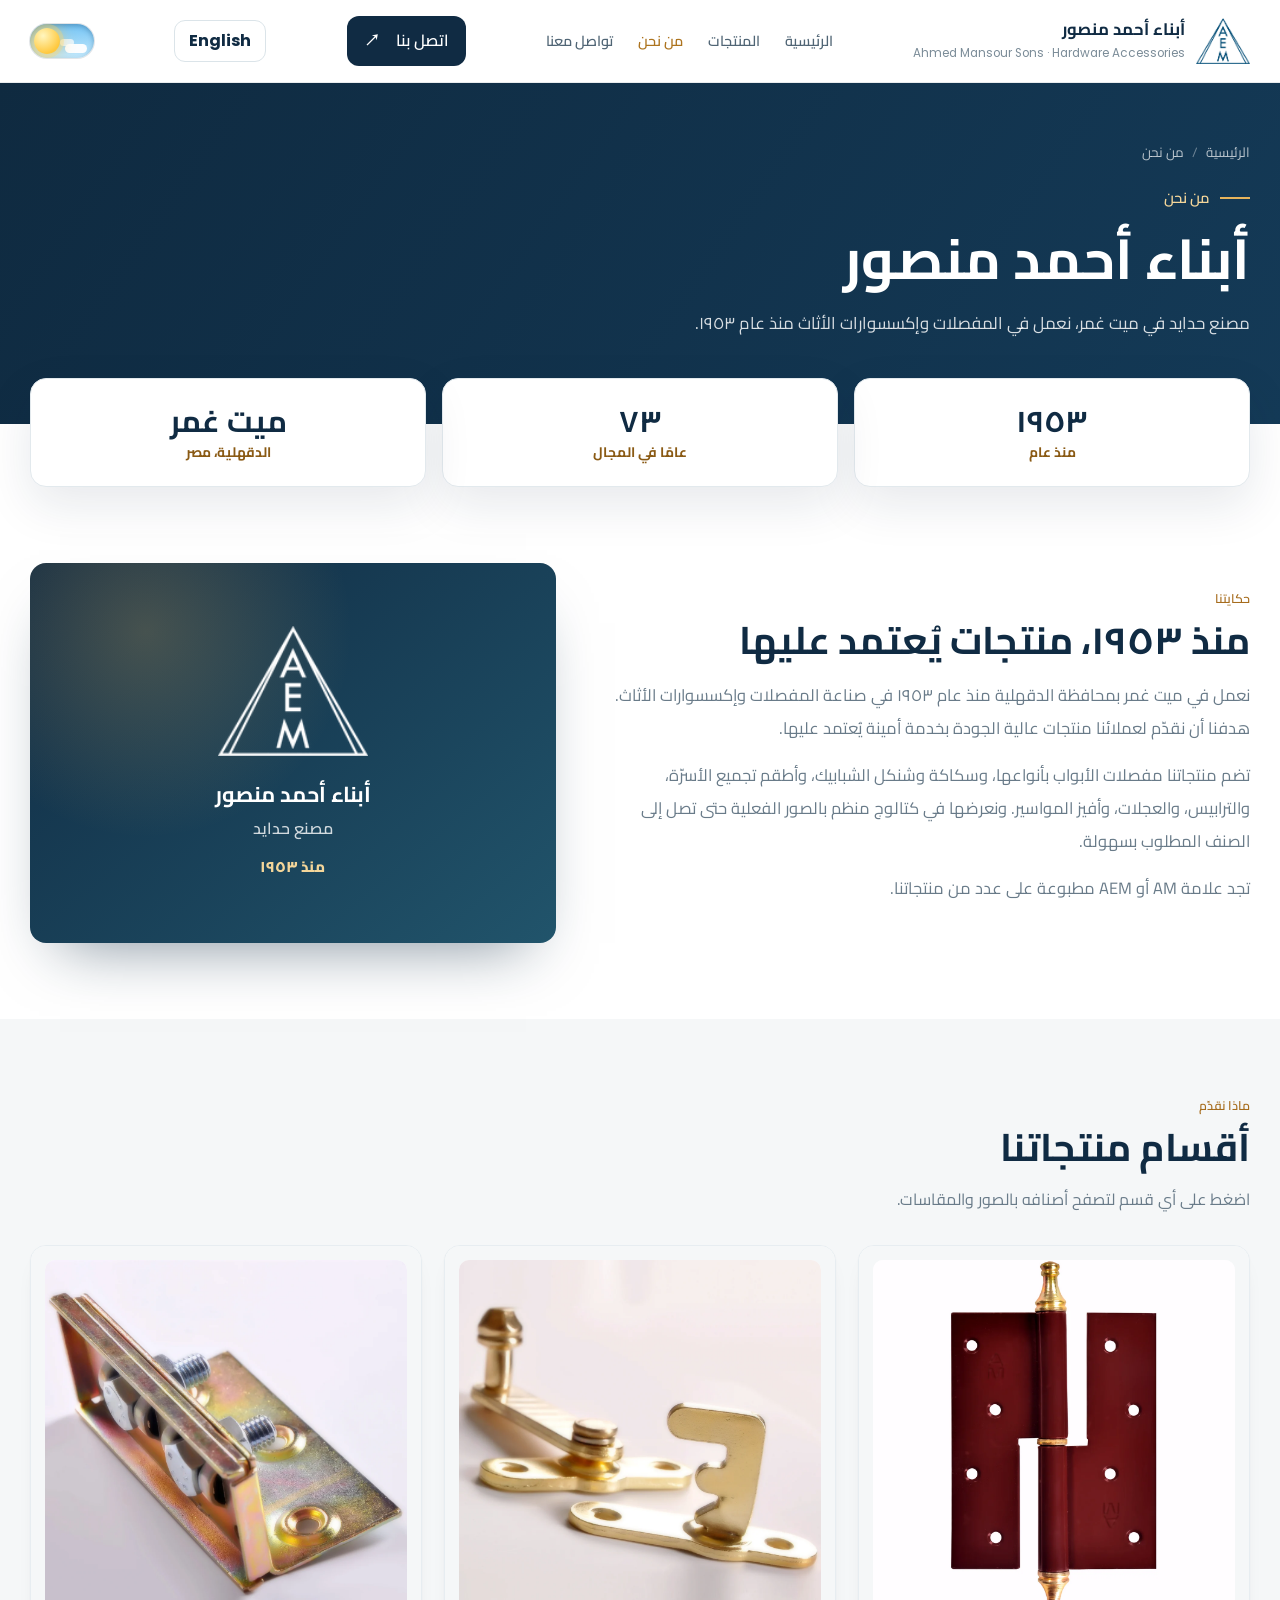
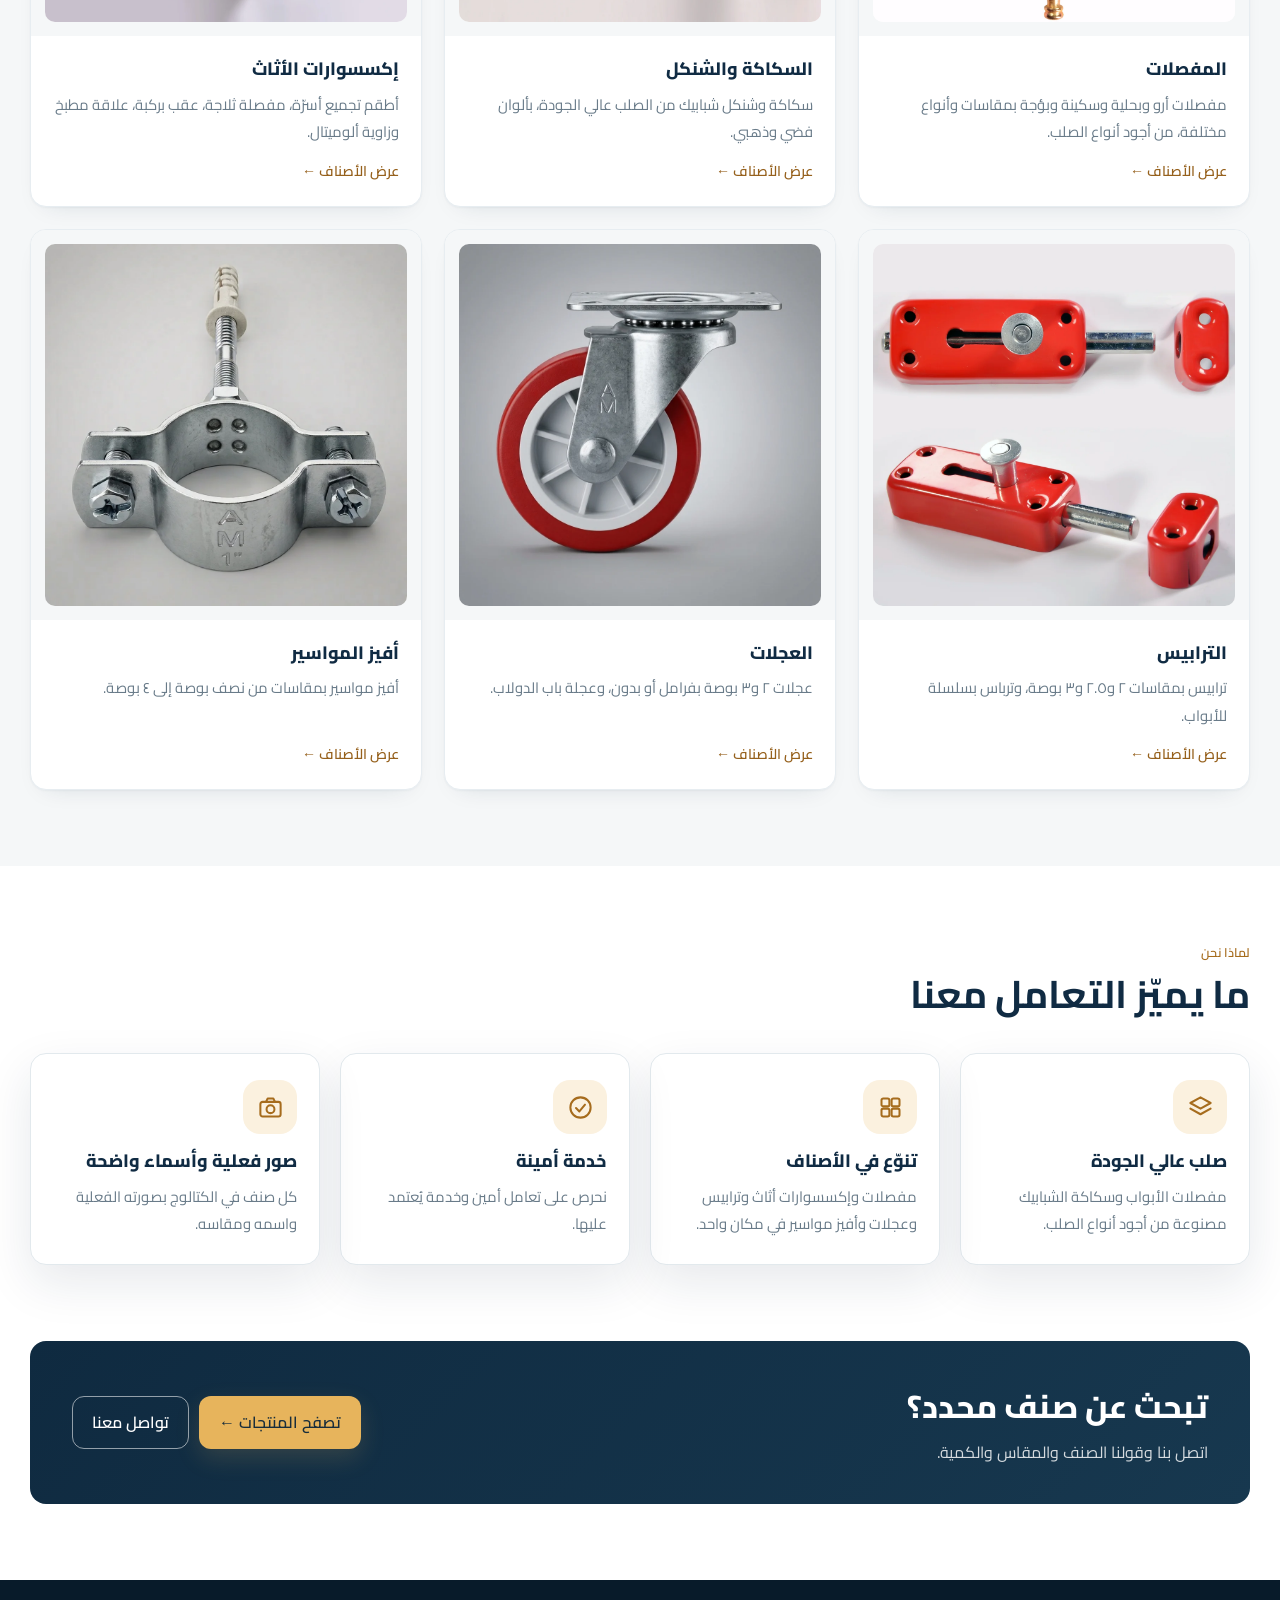
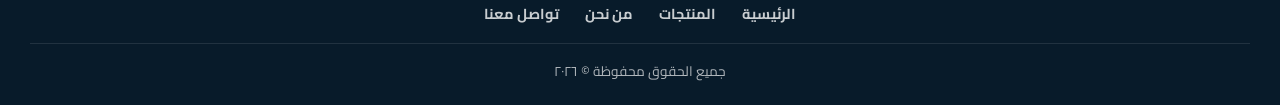
==== commit 202a5586: "Add files via upload" ====
--- a/about.html
+++ b/about.html
@@ -14,7 +14,7 @@
  <a class="nav-cta" href="tel:+20504902187">اتصل بنا　↗</a><button class="lang-toggle" id="langToggle" type="button" aria-label="Switch language">English</button><button class="theme-toggle" id="themeToggle" type="button" role="switch" aria-checked="false" aria-label="الوضع الداكن / Dark mode"><span class="tt-track" aria-hidden="true"><span class="tt-stars"><i></i><i></i><i></i><i></i></span><span class="tt-clouds"><i></i><i></i></span><span class="tt-knob"><b class="tt-crater c1"></b><b class="tt-crater c2"></b><b class="tt-crater c3"></b></span></span></button><button class="menu-btn" id="menuToggle" type="button" aria-label="فتح القائمة" aria-expanded="false" aria-controls="mobileNav"><span class="mb" aria-hidden="true"><i></i><i></i><i></i></span></button>
  </div><div id="mobileNav" class="mnav" aria-hidden="true"><div class="mnav-in"><a href="index.html">الرئيسية</a><a href="products.html">المنتجات</a><a href="about.html" aria-current="page">من نحن</a><a href="contact.html">تواصل معنا</a><a class="mnav-call" href="tel:+20504902187">اتصل بنا　↗</a></div></div></header>
 <main>
-<section class="page-hero"><div class="ph-orn" aria-hidden="true"><svg viewBox="0 0 48 48"><rect x="9" y="5" width="13" height="38" rx="2"/><rect x="26" y="5" width="13" height="38" rx="2"/><path d="M22 10h4M22 19h4M22 29h4M22 38h4"/><circle cx="15.5" cy="12" r="1"/><circle cx="32.5" cy="12" r="1"/><circle cx="15.5" cy="36" r="1"/><circle cx="32.5" cy="36" r="1"/></svg></div><div class="wrap"><div class="crumbs"><a href="index.html"><span class="l-ar">الرئيسية</span><span class="l-en">Home</span></a><i>/</i><span><span class="l-ar">من نحن</span><span class="l-en">About Us</span></span></div><div class="ph-kicker"><span class="l-ar">من نحن</span><span class="l-en">About Us</span></div><h1><span class="l-ar">أبناء أحمد منصور</span><span class="l-en">Ahmed Mansour Sons</span></h1><p><span class="l-ar">مصنع حدايد في ميت غمر، نعمل في المفصلات وإكسسوارات الأثاث منذ عام 1953.</span><span class="l-en">A hardware factory in Mit Ghamr, working in hinges and furniture accessories since 1953.</span></p></div></section><div class="stats-wrap"><div class="wrap ab-stats"><div class="ab-stat"><strong data-count="1953" data-from="1900">1953</strong><span><span class="l-ar">منذ عام</span><span class="l-en">Since</span></span></div><div class="ab-stat"><strong data-years="1953">73</strong><span><span class="l-ar">عامًا في المجال</span><span class="l-en">Years in the field</span></span></div><div class="ab-stat"><strong><span class="l-ar">ميت غمر</span><span class="l-en">Mit Ghamr</span></strong><span><span class="l-ar">الدقهلية، مصر</span><span class="l-en">Dakahlia, Egypt</span></span></div></div></div>
+<section class="page-hero"><div class="wrap"><div class="crumbs"><a href="index.html"><span class="l-ar">الرئيسية</span><span class="l-en">Home</span></a><i>/</i><span><span class="l-ar">من نحن</span><span class="l-en">About Us</span></span></div><div class="ph-kicker"><span class="l-ar">من نحن</span><span class="l-en">About Us</span></div><h1><span class="l-ar">أبناء أحمد منصور</span><span class="l-en">Ahmed Mansour Sons</span></h1><p><span class="l-ar">مصنع حدايد في ميت غمر، نعمل في المفصلات وإكسسوارات الأثاث منذ عام 1953.</span><span class="l-en">A hardware factory in Mit Ghamr, working in hinges and furniture accessories since 1953.</span></p></div></section><div class="stats-wrap"><div class="wrap ab-stats"><div class="ab-stat"><strong data-count="1953" data-from="1900">1953</strong><span><span class="l-ar">منذ عام</span><span class="l-en">Since</span></span></div><div class="ab-stat"><strong data-years="1953">73</strong><span><span class="l-ar">عامًا في المجال</span><span class="l-en">Years in the field</span></span></div><div class="ab-stat"><strong><span class="l-ar">ميت غمر</span><span class="l-en">Mit Ghamr</span></strong><span><span class="l-ar">الدقهلية، مصر</span><span class="l-en">Dakahlia, Egypt</span></span></div></div></div>
 <section class="pg"><div class="wrap ab-story"><div class="ab-text"><div class="pg-kicker"><span class="l-ar">حكايتنا</span><span class="l-en">OUR STORY</span></div><h2 class="pg-title"><span class="l-ar">منذ 1953، منتجات يُعتمد عليها</span><span class="l-en">Since 1953, products you can rely on</span></h2><p><span class="l-ar">نعمل في ميت غمر بمحافظة الدقهلية منذ عام 1953 في صناعة المفصلات وإكسسوارات الأثاث. هدفنا أن نقدّم لعملائنا منتجات عالية الجودة بخدمة أمينة يُعتمد عليها.</span><span class="l-en">We have been working in Mit Ghamr, Dakahlia, since 1953, making hinges and furniture accessories. Our aim is to give our customers high-quality products with honest, reliable service.</span></p><p><span class="l-ar">تضم منتجاتنا مفصلات الأبواب بأنواعها، وسكاكة وشنكل الشبابيك، وأطقم تجميع الأسرّة، والترابيس، والعجلات، وأفيز المواسير. ونعرضها في كتالوج منظم بالصور الفعلية حتى تصل إلى الصنف المطلوب بسهولة.</span><span class="l-en">Our range includes door hinges of every type, window latches and hooks, bed assembly kits, barrel bolts, wheels and pipe clamps. We present them in an organized catalog with real photos so you can find the item you need easily.</span></p><p><span class="l-ar">تجد علامة AM أو AEM مطبوعة على عدد من منتجاتنا.</span><span class="l-en">You will find the AM or AEM mark stamped on a number of our products.</span></p></div><div class="ab-emblem"><div><img src="favicon.png" alt="AEM" width="150" height="140"><div class="em-name"><span class="l-ar">أبناء أحمد منصور</span><span class="l-en">Ahmed Mansour Sons</span></div><div class="em-sub"><span class="l-ar">مصنع حدايد</span><span class="l-en">Hardware Factory</span></div><div class="em-since"><span class="l-ar">منذ 1953</span><span class="l-en">SINCE 1953</span></div></div></div></div></section>
 <section class="pg soft"><div class="wrap"><div class="pg-head"><div class="pg-kicker"><span class="l-ar">ماذا نقدّم</span><span class="l-en">WHAT WE MAKE</span></div><h2 class="pg-title"><span class="l-ar">أقسام منتجاتنا</span><span class="l-en">Our product ranges</span></h2><p class="pg-lead"><span class="l-ar">اضغط على أي قسم لتصفح أصنافه بالصور والمقاسات.</span><span class="l-en">Choose a range to browse its items with photos and sizes.</span></p></div><div class="ab-cats"><a class="ab-cat" href="products.html#arrow"><div class="ab-cat-img"><img src="product-images/arrow-02-arrow-5-inch-2004.webp" alt="المفصلات / Hinges" loading="lazy" decoding="async"></div><div class="ab-cat-body"><h3><span class="l-ar">المفصلات</span><span class="l-en">Hinges</span></h3><p><span class="l-ar">مفصلات أرو وبحلية وسكينة وبؤجة بمقاسات وأنواع مختلفة، من أجود أنواع الصلب.</span><span class="l-en">Arrow, H, knife and butt hinges in different sizes and types, made from quality steel.</span></p><span class="ab-more"><span class="l-ar">عرض الأصناف ←</span><span class="l-en">View items →</span></span></div></a><a class="ab-cat" href="products.html#window"><div class="ab-cat-img"><img src="product-images/window-02-window-latch-gold.webp" alt="السكاكة والشنكل / Window Latches & Hooks" loading="lazy" decoding="async"></div><div class="ab-cat-body"><h3><span class="l-ar">السكاكة والشنكل</span><span class="l-en">Window Latches & Hooks</span></h3><p><span class="l-ar">سكاكة وشنكل شبابيك من الصلب عالي الجودة، بألوان فضي وذهبي.</span><span class="l-en">Window latches and hooks in high-quality steel, in silver and gold.</span></p><span class="ab-more"><span class="l-ar">عرض الأصناف ←</span><span class="l-en">View items →</span></span></div></a><a class="ab-cat" href="products.html#furniture"><div class="ab-cat-img"><img src="product-images/bed-03-2-bolts-bed-kit.webp" alt="إكسسوارات الأثاث / Furniture Accessories" loading="lazy" decoding="async"></div><div class="ab-cat-body"><h3><span class="l-ar">إكسسوارات الأثاث</span><span class="l-en">Furniture Accessories</span></h3><p><span class="l-ar">أطقم تجميع أسرّة، مفصلة ثلاجة، عقب بركبة، علاقة مطبخ وزاوية ألوميتال.</span><span class="l-en">Bed assembly kits, fridge hinge, joint knee set, kitchen hanger and alumital corner brace.</span></p><span class="ab-more"><span class="l-ar">عرض الأصناف ←</span><span class="l-en">View items →</span></span></div></a><a class="ab-cat" href="products.html#bolt"><div class="ab-cat-img"><img src="product-images/bolt-03-barrel-bolt-3-inch.webp" alt="الترابيس / Barrel Bolts" loading="lazy" decoding="async"></div><div class="ab-cat-body"><h3><span class="l-ar">الترابيس</span><span class="l-en">Barrel Bolts</span></h3><p><span class="l-ar">ترابيس بمقاسات 2 و2.5 و3 بوصة، وترباس بسلسلة للأبواب.</span><span class="l-en">Barrel bolts in 2, 2.5 and 3 inch sizes, plus a chain bolt for doors.</span></p><span class="ab-more"><span class="l-ar">عرض الأصناف ←</span><span class="l-en">View items →</span></span></div></a><a class="ab-cat" href="products.html#wheels"><div class="ab-cat-img"><img src="product-images/wheels-04-swivel-caster-3-inch-red.webp" alt="العجلات / Casters" loading="lazy" decoding="async"></div><div class="ab-cat-body"><h3><span class="l-ar">العجلات</span><span class="l-en">Casters</span></h3><p><span class="l-ar">عجلات 2 و3 بوصة بفرامل أو بدون، وعجلة باب الدولاب.</span><span class="l-en">2 and 3 inch swivel casters with or without brake, and a wardrobe sliding wheel.</span></p><span class="ab-more"><span class="l-ar">عرض الأصناف ←</span><span class="l-en">View items →</span></span></div></a><a class="ab-cat" href="products.html#clamp"><div class="ab-cat-img"><img src="product-images/clamp-03-pipe-clamp-1-inch.webp" alt="أفيز المواسير / Pipe Clamps" loading="lazy" decoding="async"></div><div class="ab-cat-body"><h3><span class="l-ar">أفيز المواسير</span><span class="l-en">Pipe Clamps</span></h3><p><span class="l-ar">أفيز مواسير بمقاسات من نصف بوصة إلى 4 بوصة.</span><span class="l-en">Pipe clamps in sizes from half an inch to 4 inches.</span></p><span class="ab-more"><span class="l-ar">عرض الأصناف ←</span><span class="l-en">View items →</span></span></div></a></div></div></section>
 <section class="pg"><div class="wrap"><div class="pg-head"><div class="pg-kicker"><span class="l-ar">لماذا نحن</span><span class="l-en">WHY US</span></div><h2 class="pg-title"><span class="l-ar">ما يميّز التعامل معنا</span><span class="l-en">What to expect from us</span></h2></div><div class="ab-whys"><div class="ab-why"><div class="ct-ic"><svg viewBox="0 0 24 24" aria-hidden="true"><path d="M12 3l9 5-9 5-9-5z"/><path d="M3 13l9 5 9-5"/></svg></div><h3><span class="l-ar">صلب عالي الجودة</span><span class="l-en">Quality steel</span></h3><p><span class="l-ar">مفصلات الأبواب وسكاكة الشبابيك مصنوعة من أجود أنواع الصلب.</span><span class="l-en">Door hinges and window latches are made from the best quality steel.</span></p></div><div class="ab-why"><div class="ct-ic"><svg viewBox="0 0 24 24" aria-hidden="true"><rect x="4" y="4" width="7" height="7" rx="1.5"/><rect x="13" y="4" width="7" height="7" rx="1.5"/><rect x="4" y="13" width="7" height="7" rx="1.5"/><rect x="13" y="13" width="7" height="7" rx="1.5"/></svg></div><h3><span class="l-ar">تنوّع في الأصناف</span><span class="l-en">A wide range</span></h3><p><span class="l-ar">مفصلات وإكسسوارات أثاث وترابيس وعجلات وأفيز مواسير في مكان واحد.</span><span class="l-en">Hinges, furniture hardware, bolts, wheels and pipe clamps in one place.</span></p></div><div class="ab-why"><div class="ct-ic"><svg viewBox="0 0 24 24" aria-hidden="true"><circle cx="12" cy="12" r="9"/><path d="M8 12.5l3 3 5-6"/></svg></div><h3><span class="l-ar">خدمة أمينة</span><span class="l-en">Honest service</span></h3><p><span class="l-ar">نحرص على تعامل أمين وخدمة يُعتمد عليها.</span><span class="l-en">We aim for honest dealing and service you can rely on.</span></p></div><div class="ab-why"><div class="ct-ic"><svg viewBox="0 0 24 24" aria-hidden="true"><rect x="3" y="7" width="18" height="13" rx="2"/><circle cx="12" cy="13.5" r="3.5"/><path d="M8 7l1.5-3h5L16 7"/></svg></div><h3><span class="l-ar">صور فعلية وأسماء واضحة</span><span class="l-en">Real photos, clear names</span></h3><p><span class="l-ar">كل صنف في الكتالوج بصورته الفعلية واسمه ومقاسه.</span><span class="l-en">Every item in the catalog comes with its real photo, name and size.</span></p></div></div></div></section>
--- a/styles.css
+++ b/styles.css
@@ -514,8 +514,8 @@
 
 /* spring reveal (JS adds .fx then .fx-in; classes are removed once the animation ends) */
 .fx{opacity:0}
-.fx.fx-in{opacity:1;animation:fxPop .9s var(--fx-d,0ms) cubic-bezier(.22,1,.36,1) backwards}
-@keyframes fxPop{0%{opacity:0;transform:translateY(48px) scale(.9)}55%{opacity:1;transform:translateY(-10px) scale(1.015)}78%{transform:translateY(3px) scale(.998)}100%{opacity:1;transform:none}}
+.fx.fx-in{opacity:1;animation:fxPop .7s var(--fx-d,0ms) cubic-bezier(.22,1,.36,1) backwards}
+@keyframes fxPop{0%{opacity:0;transform:translateY(22px)}100%{opacity:1;transform:none}}
 
 /* buttons: springy hop + press */
 .btn,.nav-cta,.pc-arrow,.cr-more{translate:var(--mx,0) var(--my,0)}
@@ -555,3 +555,75 @@
  .trust-card:hover .trust-icon,.feature-card:hover .feature-icon,.ct-card:hover .ct-ic,.ab-why:hover .ct-ic{animation:none}
  .btn,.nav-cta,.pc-arrow{translate:none}
 }
+
+/* ---------- v9 — landscape cards centred with a sliver of both neighbours; square cards on small screens ---------- */
+.cr-hero{padding:clamp(16px,2.6vh,30px) 0 clamp(16px,2.6vh,26px)}
+.cr-top{display:flex;flex-direction:row;align-items:flex-end;justify-content:space-between;gap:14px 28px;flex-wrap:wrap;margin-bottom:clamp(10px,1.8vh,18px)}
+.cr-head{display:flex;flex-direction:column;gap:6px;min-width:0;flex:1 1 360px}
+.cr-tools{display:flex;align-items:center;gap:14px;flex-wrap:wrap}
+.cr-tools .cr-nav{flex:0 1 auto}
+.cr-tools .pc-segs{width:150px;flex:none}
+.cr-card picture{display:contents}
+@media(max-width:900px){
+ .cr-hero{display:flex;flex-direction:column}
+ .cr-top{display:contents}
+ .cr-head{order:1;width:min(1220px,calc(100% - 40px));margin:0 auto 14px;flex:none}
+ .cr-stage{order:2}
+ .cr-tools{order:3;width:min(1220px,calc(100% - 40px));margin:14px auto 0;flex-direction:column;align-items:stretch;gap:12px}
+ .cr-tools .cr-nav{flex:1 1 auto;max-width:none}
+ .cr-tools .pc-segs{width:auto;flex:1;max-width:none}
+ .cr-tools .btn{width:100%}
+}
+
+.cr-h1{max-width:none;font-size:clamp(1.2rem,1.9vw,1.75rem);line-height:1.45}
+@media(max-width:900px){.cr-h1{font-size:1.3rem}}
+
+/* ---------- v10 — minimal: controls on the image (opposite the text), logo-angle corner cut, no heavy shadows ---------- */
+.cr-card{box-shadow:none}
+@media(min-width:901px){
+ .cr-top{position:static;z-index:auto}
+ .cr-head{position:relative;z-index:2}
+ .cr-tools{margin-inline-start:auto}
+ .cr-nav{position:absolute;z-index:6;inset-inline-end:calc(50% - var(--cw,900px)/2 + 22px);bottom:var(--nbot,44px);flex:none;gap:8px;padding:5px 9px;border-radius:999px;
+  background:rgba(6,18,28,.42);-webkit-backdrop-filter:blur(10px);backdrop-filter:blur(10px)}
+ .cr-nav .pc-arrow{width:36px;height:36px;border-color:rgba(255,255,255,.5)}
+ .cr-nav .pc-arrow svg{width:17px;height:17px}
+ .cr-nav .pc-segs{width:104px;flex:none}
+}
+
+/* =====================================================================
+   v11 — minimal pass: calmer motion, one radius, fewer weights, no decoration
+   ===================================================================== */
+:root{--r:16px}
+/* motion: no spotlight, no hopping icons, no magnetic/bouncy buttons */
+.product-card::before,.ab-cat::before,.ab-why::before,.ct-card::before,.ab-stat::before{display:none!important}
+.trust-card:hover .trust-icon,.feature-card:hover .feature-icon,.ct-card:hover .ct-ic,.ab-why:hover .ct-ic{animation:none!important}
+.btn,.nav-cta,.pc-arrow,.cr-more{translate:none}
+.btn,.nav-cta{transition:transform .3s ease,box-shadow .3s ease,background .25s ease,border-color .25s ease,color .25s ease}
+.btn:hover,.nav-cta:hover{transform:translateY(-2px)}
+.ab-stat:hover,.ab-why:hover,.ct-card:hover{transform:none}
+/* hero: calm chips, plain navy */
+.cr-hero{background-color:#102b43}
+.cr-chip{background:rgba(255,255,255,.14);border:1px solid rgba(255,255,255,.3);-webkit-backdrop-filter:blur(6px);backdrop-filter:blur(6px);font-weight:600}
+/* one radius */
+.ab-cat,.ab-why,.ab-stat,.ct-card,.ct-info,.map-frame,.ab-emblem,.ab-cta,.product-card,.about-visual,.cr-card,.group-section .product-card{border-radius:var(--r)}
+.product-image{border-radius:calc(var(--r) - 1px) calc(var(--r) - 1px) 0 0}
+.ab-cat-img img{border-radius:10px}
+.btn,.nav-cta,.filter-btn{border-radius:12px}
+/* fewer weights */
+h1,h2,h3,.pg-title,.cr-h1,.cr-title,.group-title,.page-hero h1,.ab-stat strong,.ct-value,.em-name,.brand strong,.about-copy h2,.section-head h2{font-weight:700}
+.btn,.nav-cta,.filter-btn,.text-link,.cr-more,.ab-more,.ask,.navlinks a,.mnav a,.pg-kicker,.ph-kicker{font-weight:600}
+/* about / contact: drop decoration */
+.ph-orn{display:none}
+.ab-emblem:before,.ab-emblem:after{display:none}
+.page-hero{background:linear-gradient(125deg,#0f2a40,#143a57)}
+.ab-cta{background:linear-gradient(135deg,#0f2a40,#17384f)}
+/* home category grid: lighter */
+.home-cats .ab-cat-body p{display:-webkit-box;-webkit-line-clamp:2;-webkit-box-orient:vertical;overflow:hidden}
+@media(max-width:560px){
+ .home-cats{grid-template-columns:repeat(2,1fr);gap:12px}
+ .home-cats .ab-cat-body{padding:12px 14px 14px}
+ .home-cats .ab-cat-body p{display:none}
+ .home-cats .ab-cat-img{aspect-ratio:1/1;padding:8px}
+ .home-cats h3{font-size:.98rem}
+}
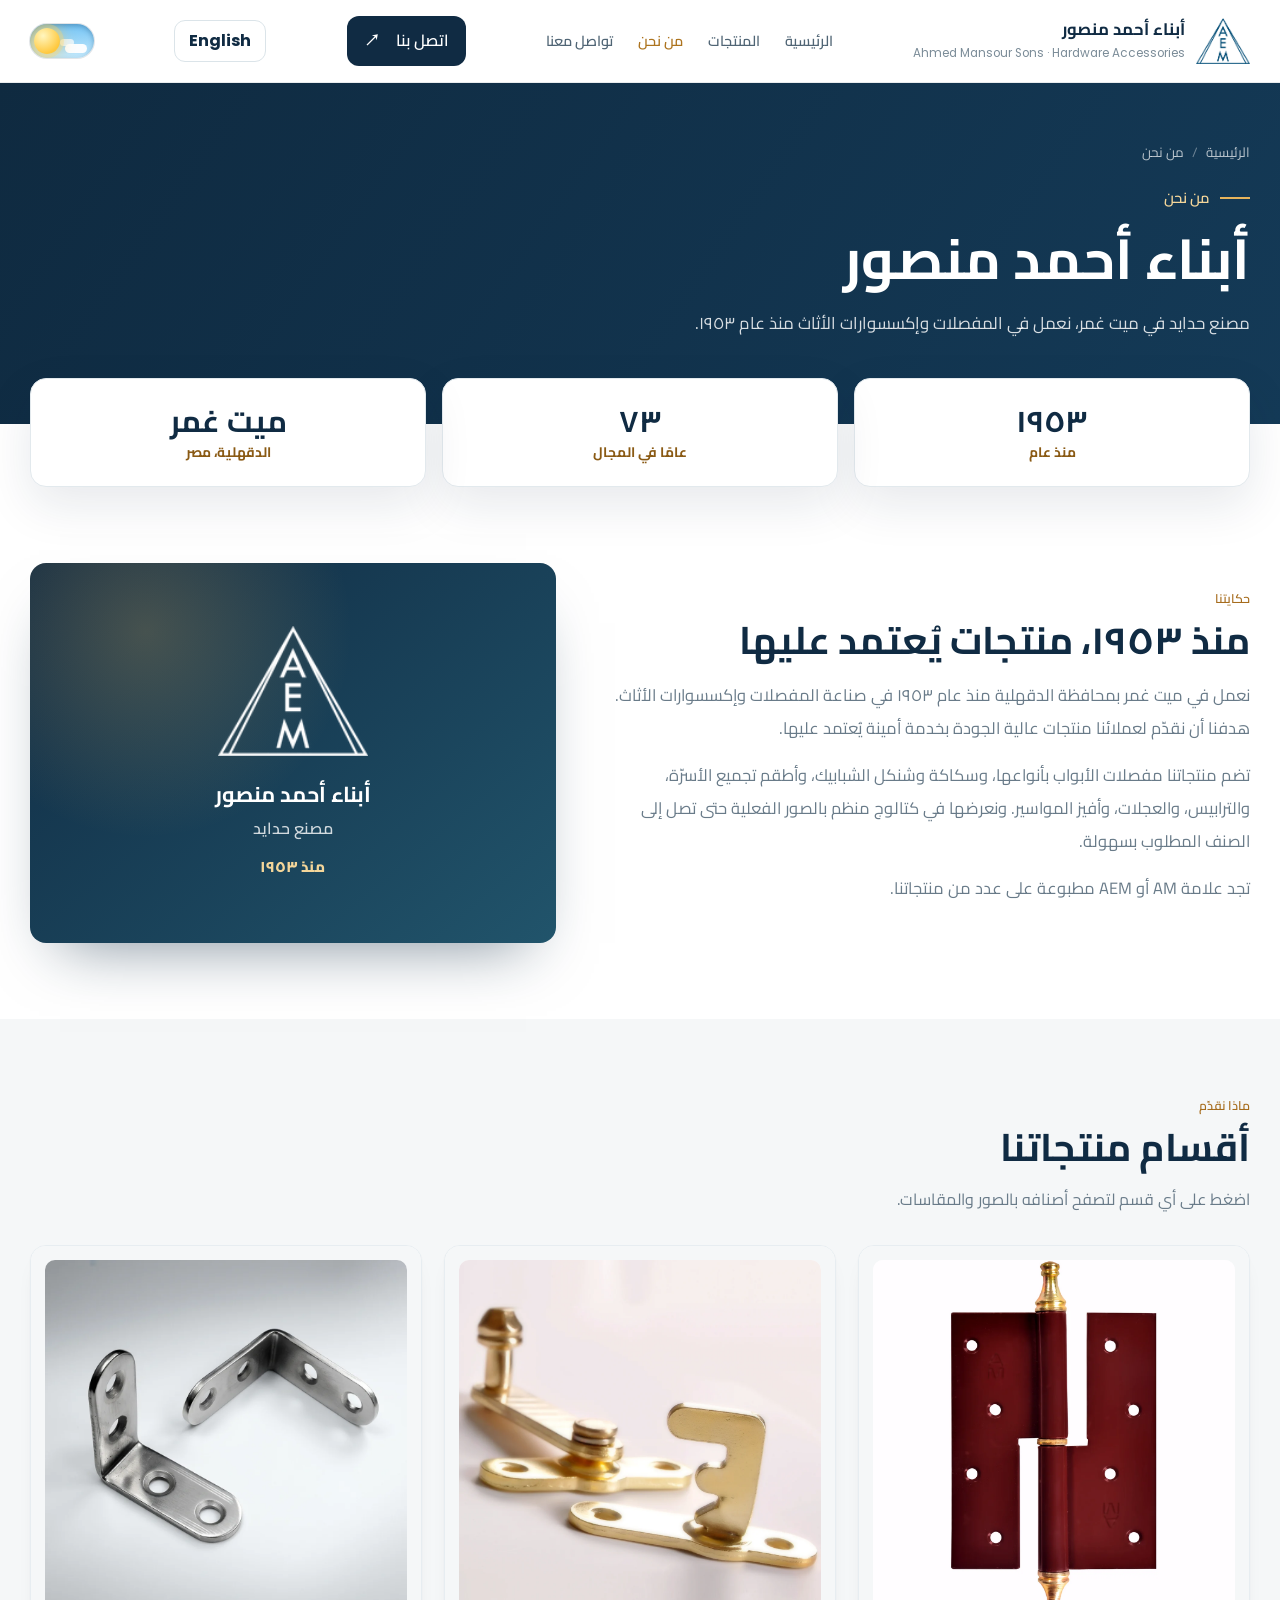
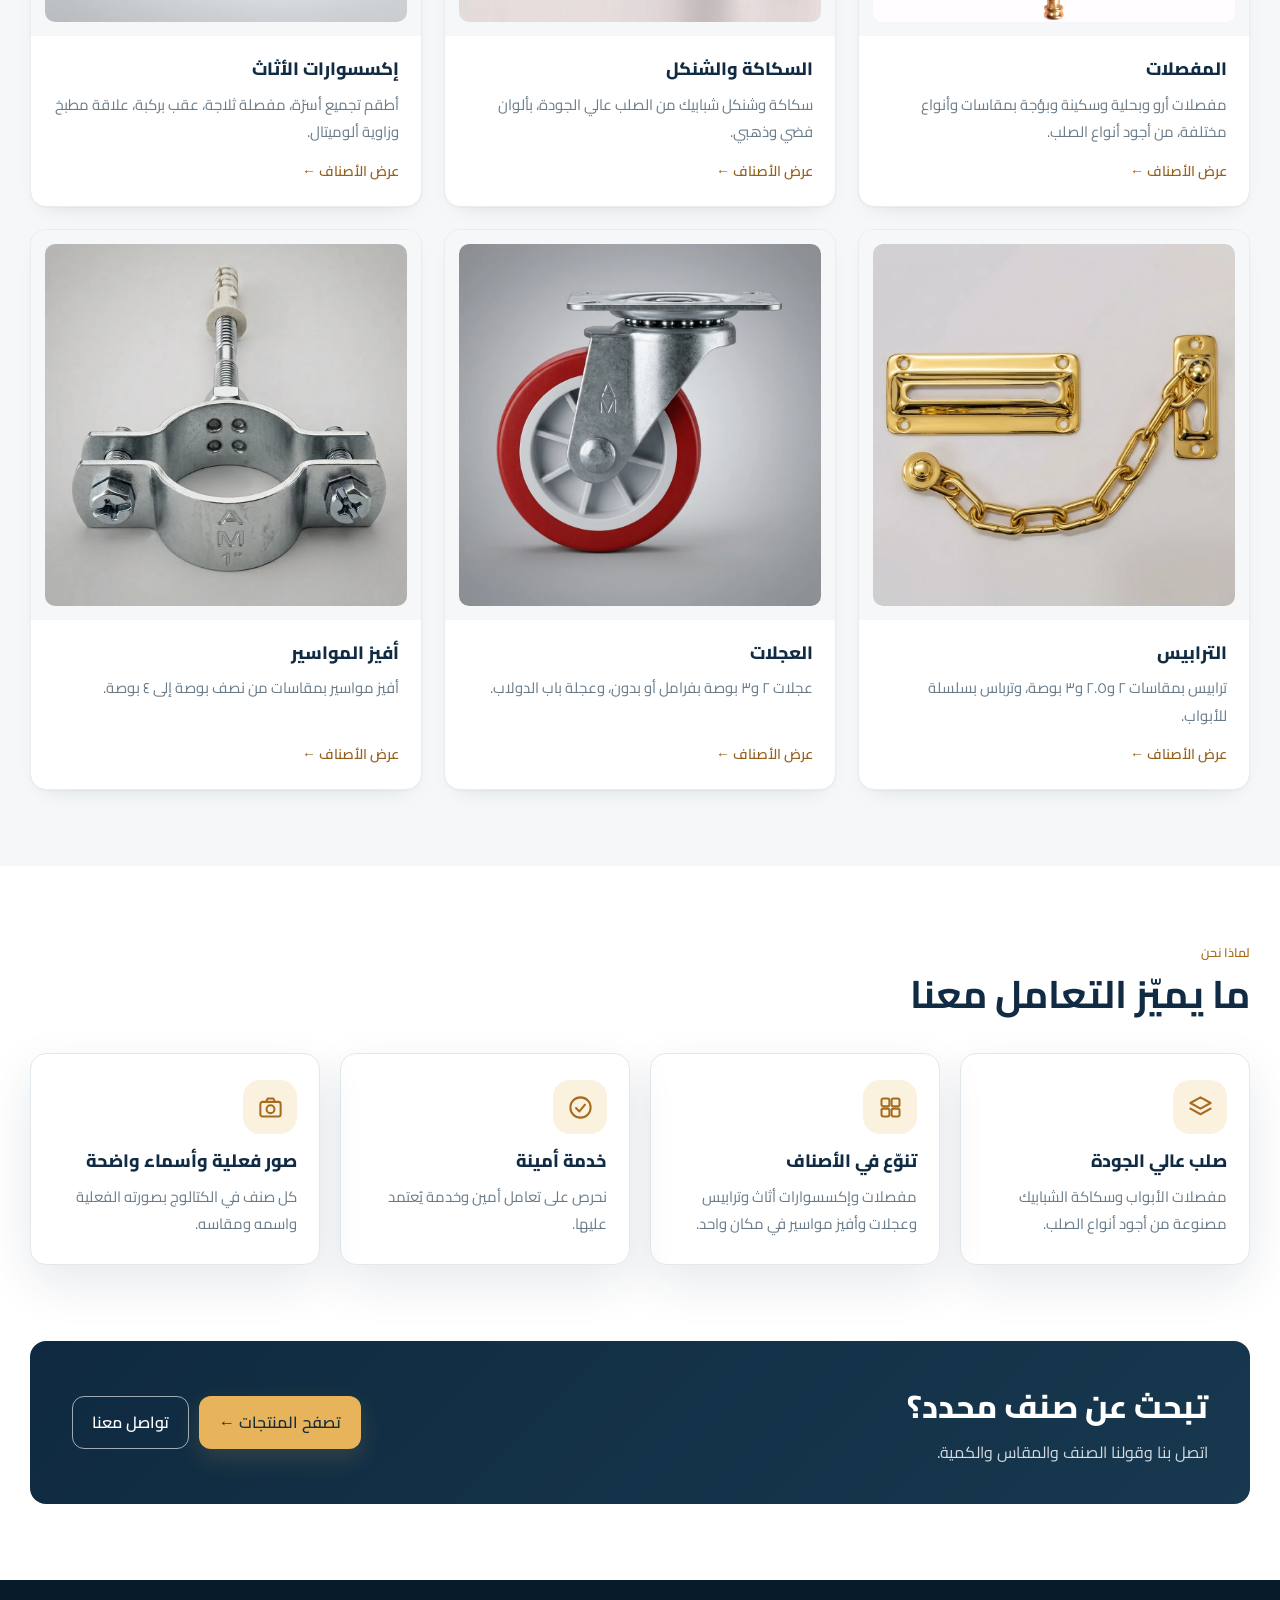
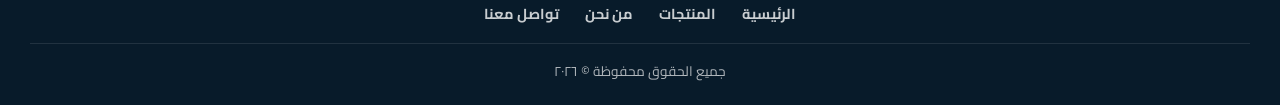
==== commit ed38e183: "Add files via upload" ====
--- a/about.html
+++ b/about.html
@@ -16,7 +16,7 @@
 <main>
 <section class="page-hero"><div class="wrap"><div class="crumbs"><a href="index.html"><span class="l-ar">الرئيسية</span><span class="l-en">Home</span></a><i>/</i><span><span class="l-ar">من نحن</span><span class="l-en">About Us</span></span></div><div class="ph-kicker"><span class="l-ar">من نحن</span><span class="l-en">About Us</span></div><h1><span class="l-ar">أبناء أحمد منصور</span><span class="l-en">Ahmed Mansour Sons</span></h1><p><span class="l-ar">مصنع حدايد في ميت غمر، نعمل في المفصلات وإكسسوارات الأثاث منذ عام 1953.</span><span class="l-en">A hardware factory in Mit Ghamr, working in hinges and furniture accessories since 1953.</span></p></div></section><div class="stats-wrap"><div class="wrap ab-stats"><div class="ab-stat"><strong data-count="1953" data-from="1900">1953</strong><span><span class="l-ar">منذ عام</span><span class="l-en">Since</span></span></div><div class="ab-stat"><strong data-years="1953">73</strong><span><span class="l-ar">عامًا في المجال</span><span class="l-en">Years in the field</span></span></div><div class="ab-stat"><strong><span class="l-ar">ميت غمر</span><span class="l-en">Mit Ghamr</span></strong><span><span class="l-ar">الدقهلية، مصر</span><span class="l-en">Dakahlia, Egypt</span></span></div></div></div>
 <section class="pg"><div class="wrap ab-story"><div class="ab-text"><div class="pg-kicker"><span class="l-ar">حكايتنا</span><span class="l-en">OUR STORY</span></div><h2 class="pg-title"><span class="l-ar">منذ 1953، منتجات يُعتمد عليها</span><span class="l-en">Since 1953, products you can rely on</span></h2><p><span class="l-ar">نعمل في ميت غمر بمحافظة الدقهلية منذ عام 1953 في صناعة المفصلات وإكسسوارات الأثاث. هدفنا أن نقدّم لعملائنا منتجات عالية الجودة بخدمة أمينة يُعتمد عليها.</span><span class="l-en">We have been working in Mit Ghamr, Dakahlia, since 1953, making hinges and furniture accessories. Our aim is to give our customers high-quality products with honest, reliable service.</span></p><p><span class="l-ar">تضم منتجاتنا مفصلات الأبواب بأنواعها، وسكاكة وشنكل الشبابيك، وأطقم تجميع الأسرّة، والترابيس، والعجلات، وأفيز المواسير. ونعرضها في كتالوج منظم بالصور الفعلية حتى تصل إلى الصنف المطلوب بسهولة.</span><span class="l-en">Our range includes door hinges of every type, window latches and hooks, bed assembly kits, barrel bolts, wheels and pipe clamps. We present them in an organized catalog with real photos so you can find the item you need easily.</span></p><p><span class="l-ar">تجد علامة AM أو AEM مطبوعة على عدد من منتجاتنا.</span><span class="l-en">You will find the AM or AEM mark stamped on a number of our products.</span></p></div><div class="ab-emblem"><div><img src="favicon.png" alt="AEM" width="150" height="140"><div class="em-name"><span class="l-ar">أبناء أحمد منصور</span><span class="l-en">Ahmed Mansour Sons</span></div><div class="em-sub"><span class="l-ar">مصنع حدايد</span><span class="l-en">Hardware Factory</span></div><div class="em-since"><span class="l-ar">منذ 1953</span><span class="l-en">SINCE 1953</span></div></div></div></div></section>
-<section class="pg soft"><div class="wrap"><div class="pg-head"><div class="pg-kicker"><span class="l-ar">ماذا نقدّم</span><span class="l-en">WHAT WE MAKE</span></div><h2 class="pg-title"><span class="l-ar">أقسام منتجاتنا</span><span class="l-en">Our product ranges</span></h2><p class="pg-lead"><span class="l-ar">اضغط على أي قسم لتصفح أصنافه بالصور والمقاسات.</span><span class="l-en">Choose a range to browse its items with photos and sizes.</span></p></div><div class="ab-cats"><a class="ab-cat" href="products.html#arrow"><div class="ab-cat-img"><img src="product-images/arrow-02-arrow-5-inch-2004.webp" alt="المفصلات / Hinges" loading="lazy" decoding="async"></div><div class="ab-cat-body"><h3><span class="l-ar">المفصلات</span><span class="l-en">Hinges</span></h3><p><span class="l-ar">مفصلات أرو وبحلية وسكينة وبؤجة بمقاسات وأنواع مختلفة، من أجود أنواع الصلب.</span><span class="l-en">Arrow, H, knife and butt hinges in different sizes and types, made from quality steel.</span></p><span class="ab-more"><span class="l-ar">عرض الأصناف ←</span><span class="l-en">View items →</span></span></div></a><a class="ab-cat" href="products.html#window"><div class="ab-cat-img"><img src="product-images/window-02-window-latch-gold.webp" alt="السكاكة والشنكل / Window Latches & Hooks" loading="lazy" decoding="async"></div><div class="ab-cat-body"><h3><span class="l-ar">السكاكة والشنكل</span><span class="l-en">Window Latches & Hooks</span></h3><p><span class="l-ar">سكاكة وشنكل شبابيك من الصلب عالي الجودة، بألوان فضي وذهبي.</span><span class="l-en">Window latches and hooks in high-quality steel, in silver and gold.</span></p><span class="ab-more"><span class="l-ar">عرض الأصناف ←</span><span class="l-en">View items →</span></span></div></a><a class="ab-cat" href="products.html#furniture"><div class="ab-cat-img"><img src="product-images/bed-03-2-bolts-bed-kit.webp" alt="إكسسوارات الأثاث / Furniture Accessories" loading="lazy" decoding="async"></div><div class="ab-cat-body"><h3><span class="l-ar">إكسسوارات الأثاث</span><span class="l-en">Furniture Accessories</span></h3><p><span class="l-ar">أطقم تجميع أسرّة، مفصلة ثلاجة، عقب بركبة، علاقة مطبخ وزاوية ألوميتال.</span><span class="l-en">Bed assembly kits, fridge hinge, joint knee set, kitchen hanger and alumital corner brace.</span></p><span class="ab-more"><span class="l-ar">عرض الأصناف ←</span><span class="l-en">View items →</span></span></div></a><a class="ab-cat" href="products.html#bolt"><div class="ab-cat-img"><img src="product-images/bolt-03-barrel-bolt-3-inch.webp" alt="الترابيس / Barrel Bolts" loading="lazy" decoding="async"></div><div class="ab-cat-body"><h3><span class="l-ar">الترابيس</span><span class="l-en">Barrel Bolts</span></h3><p><span class="l-ar">ترابيس بمقاسات 2 و2.5 و3 بوصة، وترباس بسلسلة للأبواب.</span><span class="l-en">Barrel bolts in 2, 2.5 and 3 inch sizes, plus a chain bolt for doors.</span></p><span class="ab-more"><span class="l-ar">عرض الأصناف ←</span><span class="l-en">View items →</span></span></div></a><a class="ab-cat" href="products.html#wheels"><div class="ab-cat-img"><img src="product-images/wheels-04-swivel-caster-3-inch-red.webp" alt="العجلات / Casters" loading="lazy" decoding="async"></div><div class="ab-cat-body"><h3><span class="l-ar">العجلات</span><span class="l-en">Casters</span></h3><p><span class="l-ar">عجلات 2 و3 بوصة بفرامل أو بدون، وعجلة باب الدولاب.</span><span class="l-en">2 and 3 inch swivel casters with or without brake, and a wardrobe sliding wheel.</span></p><span class="ab-more"><span class="l-ar">عرض الأصناف ←</span><span class="l-en">View items →</span></span></div></a><a class="ab-cat" href="products.html#clamp"><div class="ab-cat-img"><img src="product-images/clamp-03-pipe-clamp-1-inch.webp" alt="أفيز المواسير / Pipe Clamps" loading="lazy" decoding="async"></div><div class="ab-cat-body"><h3><span class="l-ar">أفيز المواسير</span><span class="l-en">Pipe Clamps</span></h3><p><span class="l-ar">أفيز مواسير بمقاسات من نصف بوصة إلى 4 بوصة.</span><span class="l-en">Pipe clamps in sizes from half an inch to 4 inches.</span></p><span class="ab-more"><span class="l-ar">عرض الأصناف ←</span><span class="l-en">View items →</span></span></div></a></div></div></section>
+<section class="pg soft"><div class="wrap"><div class="pg-head"><div class="pg-kicker"><span class="l-ar">ماذا نقدّم</span><span class="l-en">WHAT WE MAKE</span></div><h2 class="pg-title"><span class="l-ar">أقسام منتجاتنا</span><span class="l-en">Our product ranges</span></h2><p class="pg-lead"><span class="l-ar">اضغط على أي قسم لتصفح أصنافه بالصور والمقاسات.</span><span class="l-en">Choose a range to browse its items with photos and sizes.</span></p></div><div class="ab-cats"><a class="ab-cat" href="products.html#arrow"><div class="ab-cat-img"><img src="product-images/arrow-02-arrow-5-inch-2004.webp" alt="المفصلات / Hinges" loading="lazy" decoding="async"></div><div class="ab-cat-body"><h3><span class="l-ar">المفصلات</span><span class="l-en">Hinges</span></h3><p><span class="l-ar">مفصلات أرو وبحلية وسكينة وبؤجة بمقاسات وأنواع مختلفة، من أجود أنواع الصلب.</span><span class="l-en">Arrow, H, knife and butt hinges in different sizes and types, made from quality steel.</span></p><span class="ab-more"><span class="l-ar">عرض الأصناف ←</span><span class="l-en">View items →</span></span></div></a><a class="ab-cat" href="products.html#window"><div class="ab-cat-img"><img src="product-images/window-02-window-latch-gold.webp" alt="السكاكة والشنكل / Window Latches & Hooks" loading="lazy" decoding="async"></div><div class="ab-cat-body"><h3><span class="l-ar">السكاكة والشنكل</span><span class="l-en">Window Latches & Hooks</span></h3><p><span class="l-ar">سكاكة وشنكل شبابيك من الصلب عالي الجودة، بألوان فضي وذهبي.</span><span class="l-en">Window latches and hooks in high-quality steel, in silver and gold.</span></p><span class="ab-more"><span class="l-ar">عرض الأصناف ←</span><span class="l-en">View items →</span></span></div></a><a class="ab-cat" href="products.html#furniture"><div class="ab-cat-img"><img src="product-images/furniture-04-corner-brace-aluminum.webp" alt="إكسسوارات الأثاث / Furniture Accessories" loading="lazy" decoding="async"></div><div class="ab-cat-body"><h3><span class="l-ar">إكسسوارات الأثاث</span><span class="l-en">Furniture Accessories</span></h3><p><span class="l-ar">أطقم تجميع أسرّة، مفصلة ثلاجة، عقب بركبة، علاقة مطبخ وزاوية ألوميتال.</span><span class="l-en">Bed assembly kits, fridge hinge, joint knee set, kitchen hanger and alumital corner brace.</span></p><span class="ab-more"><span class="l-ar">عرض الأصناف ←</span><span class="l-en">View items →</span></span></div></a><a class="ab-cat" href="products.html#bolt"><div class="ab-cat-img"><img src="product-images/bolt-04-lock-chain.webp" alt="الترابيس / Barrel Bolts" loading="lazy" decoding="async"></div><div class="ab-cat-body"><h3><span class="l-ar">الترابيس</span><span class="l-en">Barrel Bolts</span></h3><p><span class="l-ar">ترابيس بمقاسات 2 و2.5 و3 بوصة، وترباس بسلسلة للأبواب.</span><span class="l-en">Barrel bolts in 2, 2.5 and 3 inch sizes, plus a chain bolt for doors.</span></p><span class="ab-more"><span class="l-ar">عرض الأصناف ←</span><span class="l-en">View items →</span></span></div></a><a class="ab-cat" href="products.html#wheels"><div class="ab-cat-img"><img src="product-images/wheels-04-swivel-caster-3-inch-red.webp" alt="العجلات / Casters" loading="lazy" decoding="async"></div><div class="ab-cat-body"><h3><span class="l-ar">العجلات</span><span class="l-en">Casters</span></h3><p><span class="l-ar">عجلات 2 و3 بوصة بفرامل أو بدون، وعجلة باب الدولاب.</span><span class="l-en">2 and 3 inch swivel casters with or without brake, and a wardrobe sliding wheel.</span></p><span class="ab-more"><span class="l-ar">عرض الأصناف ←</span><span class="l-en">View items →</span></span></div></a><a class="ab-cat" href="products.html#clamp"><div class="ab-cat-img"><img src="product-images/clamp-03-pipe-clamp-1-inch.webp" alt="أفيز المواسير / Pipe Clamps" loading="lazy" decoding="async"></div><div class="ab-cat-body"><h3><span class="l-ar">أفيز المواسير</span><span class="l-en">Pipe Clamps</span></h3><p><span class="l-ar">أفيز مواسير بمقاسات من نصف بوصة إلى 4 بوصة.</span><span class="l-en">Pipe clamps in sizes from half an inch to 4 inches.</span></p><span class="ab-more"><span class="l-ar">عرض الأصناف ←</span><span class="l-en">View items →</span></span></div></a></div></div></section>
 <section class="pg"><div class="wrap"><div class="pg-head"><div class="pg-kicker"><span class="l-ar">لماذا نحن</span><span class="l-en">WHY US</span></div><h2 class="pg-title"><span class="l-ar">ما يميّز التعامل معنا</span><span class="l-en">What to expect from us</span></h2></div><div class="ab-whys"><div class="ab-why"><div class="ct-ic"><svg viewBox="0 0 24 24" aria-hidden="true"><path d="M12 3l9 5-9 5-9-5z"/><path d="M3 13l9 5 9-5"/></svg></div><h3><span class="l-ar">صلب عالي الجودة</span><span class="l-en">Quality steel</span></h3><p><span class="l-ar">مفصلات الأبواب وسكاكة الشبابيك مصنوعة من أجود أنواع الصلب.</span><span class="l-en">Door hinges and window latches are made from the best quality steel.</span></p></div><div class="ab-why"><div class="ct-ic"><svg viewBox="0 0 24 24" aria-hidden="true"><rect x="4" y="4" width="7" height="7" rx="1.5"/><rect x="13" y="4" width="7" height="7" rx="1.5"/><rect x="4" y="13" width="7" height="7" rx="1.5"/><rect x="13" y="13" width="7" height="7" rx="1.5"/></svg></div><h3><span class="l-ar">تنوّع في الأصناف</span><span class="l-en">A wide range</span></h3><p><span class="l-ar">مفصلات وإكسسوارات أثاث وترابيس وعجلات وأفيز مواسير في مكان واحد.</span><span class="l-en">Hinges, furniture hardware, bolts, wheels and pipe clamps in one place.</span></p></div><div class="ab-why"><div class="ct-ic"><svg viewBox="0 0 24 24" aria-hidden="true"><circle cx="12" cy="12" r="9"/><path d="M8 12.5l3 3 5-6"/></svg></div><h3><span class="l-ar">خدمة أمينة</span><span class="l-en">Honest service</span></h3><p><span class="l-ar">نحرص على تعامل أمين وخدمة يُعتمد عليها.</span><span class="l-en">We aim for honest dealing and service you can rely on.</span></p></div><div class="ab-why"><div class="ct-ic"><svg viewBox="0 0 24 24" aria-hidden="true"><rect x="3" y="7" width="18" height="13" rx="2"/><circle cx="12" cy="13.5" r="3.5"/><path d="M8 7l1.5-3h5L16 7"/></svg></div><h3><span class="l-ar">صور فعلية وأسماء واضحة</span><span class="l-en">Real photos, clear names</span></h3><p><span class="l-ar">كل صنف في الكتالوج بصورته الفعلية واسمه ومقاسه.</span><span class="l-en">Every item in the catalog comes with its real photo, name and size.</span></p></div></div></div></section>
 <section class="pg-cta"><div class="wrap ab-cta"><div><h2><span class="l-ar">تبحث عن صنف محدد؟</span><span class="l-en">Looking for a specific item?</span></h2><p><span class="l-ar">اتصل بنا وقولنا الصنف والمقاس والكمية.</span><span class="l-en">Call us with the item, size and quantity.</span></p></div><div class="cta-actions"><a class="btn btn-gold" href="products.html"><span class="l-ar">تصفح المنتجات ←</span><span class="l-en">Browse products →</span></a><a class="btn btn-light" href="contact.html"><span class="l-ar">تواصل معنا</span><span class="l-en">Contact us</span></a></div></div></section>
 </main>
--- a/styles.css
+++ b/styles.css
@@ -627,3 +627,109 @@
  .home-cats .ab-cat-img{aspect-ratio:1/1;padding:8px}
  .home-cats h3{font-size:.98rem}
 }
+
+/* =====================================================================
+   v12 — full-bleed hero with the navbar on top of the image, three icon
+   pillars, featured products
+   ===================================================================== */
+/* transparent header over the hero (home only); turns solid after scrolling or when the menu opens */
+body.has-hero .topbar{position:fixed;top:0;inset-inline:0;width:100%;transition:background-color .35s ease,box-shadow .35s ease,border-color .35s ease}
+body.has-hero .topbar:not(.scrolled):not(.menu-open){background:transparent;border-bottom-color:transparent;-webkit-backdrop-filter:none;backdrop-filter:none}
+body.has-hero .topbar:not(.scrolled):not(.menu-open) .brand strong{color:#fff}
+body.has-hero .topbar:not(.scrolled):not(.menu-open) .brand small{color:rgba(255,255,255,.75)}
+body.has-hero .topbar:not(.scrolled):not(.menu-open) .brand img{filter:brightness(0) invert(1)}
+body.has-hero .topbar:not(.scrolled):not(.menu-open) .navlinks{color:rgba(255,255,255,.92)}
+body.has-hero .topbar:not(.scrolled):not(.menu-open) .navlinks a:hover,
+body.has-hero .topbar:not(.scrolled):not(.menu-open) .navlinks a[aria-current="page"]{color:#f4d69a}
+body.has-hero .topbar:not(.scrolled):not(.menu-open) .nav-cta{background:var(--gold);color:#182d3b}
+body.has-hero .topbar:not(.scrolled):not(.menu-open) .lang-toggle,
+body.has-hero .topbar:not(.scrolled):not(.menu-open) .menu-btn{background:rgba(255,255,255,.12);border-color:rgba(255,255,255,.38);color:#fff}
+
+/* full-bleed hero */
+.fb-hero{position:relative;overflow:hidden;display:flex;align-items:flex-end;min-height:100vh;min-height:100svh;color:#fff;background:#0b2031}
+.fb-slides{position:absolute;inset:0}
+.fb-slide{position:absolute;inset:0;opacity:0;transition:opacity 1.3s ease}
+.fb-slide.on{opacity:1}
+.fb-slide picture{display:contents}
+.fb-slide img{width:100%;height:100%;object-fit:cover;transform:scale(1.07);transition:transform 8s ease-out}
+.fb-slide.on img{transform:scale(1)}
+.fb-shade{position:absolute;inset:0;pointer-events:none;background:linear-gradient(180deg,rgba(5,15,25,.62) 0%,rgba(5,15,25,.1) 26%,rgba(5,15,25,.2) 52%,rgba(5,15,25,.82) 100%)}
+.fb-shade:after{content:"";position:absolute;inset:0;background:linear-gradient(to left,rgba(5,15,25,.5),transparent 62%)}
+html[dir="ltr"] .fb-shade:after{background:linear-gradient(to right,rgba(5,15,25,.5),transparent 62%)}
+.fb-content{position:relative;z-index:3;width:min(1220px,calc(100% - 40px));margin:0 auto;padding:130px 0 clamp(120px,16vh,160px)}
+.fb-h1{max-width:15em;font-size:clamp(2.1rem,4.9vw,4.1rem);line-height:1.25;font-weight:700;letter-spacing:0}
+body.english .fb-h1{line-height:1.08;letter-spacing:-.025em}
+.fb-sub{margin-top:14px;color:rgba(255,255,255,.82);font-size:1rem}
+.fb-cta{display:flex;flex-wrap:wrap;gap:12px;margin-top:28px}
+.btn-light{background:transparent;border:1.5px solid rgba(255,255,255,.6);color:#fff}
+.btn-light:hover{background:rgba(255,255,255,.14);border-color:#fff}
+.fb-bar{position:absolute;z-index:4;inset-inline:0;bottom:clamp(18px,3.6vh,32px);width:min(1220px,calc(100% - 40px));margin-inline:auto;display:flex;align-items:center;justify-content:space-between;gap:16px;padding-top:16px;border-top:1px solid rgba(255,255,255,.24)}
+.fb-caps{display:grid;min-width:0}
+.fb-cap{grid-area:1/1;align-self:center;display:flex;align-items:center;gap:14px;flex-wrap:wrap;color:#fff;opacity:0;visibility:hidden;transform:translateY(8px);transition:opacity .6s ease,transform .6s ease,visibility .6s}
+.fb-cap.on{opacity:1;visibility:visible;transform:none}
+.fb-cap b{font-size:1rem;font-weight:700}
+.fb-cap>span{color:#f4d69a;font-size:.88rem;font-weight:600}
+.fb-nav{display:flex;align-items:center;gap:12px;flex:none}
+.fb-nav .pc-arrow{width:40px;height:40px}
+.fb-nav .pc-segs{width:130px;flex:none}
+.fb-hero.is-paused .pc-seg.on i{animation-play-state:paused}
+.fb-hero.no-auto .pc-seg.on i{animation:none;width:100%}
+.fb-hero :focus-visible{outline:3px solid var(--gold);outline-offset:3px}
+@media(max-width:700px){
+ .fb-content{padding:104px 0 128px}
+ .fb-h1{font-size:2rem}
+ .fb-cap>span{display:none}.fb-cap b{font-size:.92rem}
+ .fb-nav .pc-segs{width:78px}.fb-nav{gap:8px}
+}
+@media(prefers-reduced-motion:reduce){.fb-slide,.fb-slide img,.fb-cap{transition:none}.fb-slide img{transform:none}}
+
+/* three icon pillars */
+.pil-grid{display:grid;grid-template-columns:repeat(3,1fr);gap:20px}
+.pil-card{display:flex;flex-direction:column;align-items:center;text-align:center;padding:46px 30px 32px;background:#fff;border:1px solid #e7edf1;border-radius:var(--r,16px);
+ transition:border-color .3s ease,transform .45s cubic-bezier(.22,.8,.24,1)}
+.pil-card:hover{border-color:#e6c98f;transform:translateY(-4px)}
+.pil-ic{width:92px;height:92px;margin-bottom:24px;color:var(--navy)}
+.pil-ic svg{display:block;width:100%;height:100%;fill:none;stroke:currentColor;stroke-width:2;stroke-linecap:round;stroke-linejoin:round}
+.pil-ic .g{fill:var(--gold)}
+.pil-ic .p{fill:#fff}
+.pil-card h3{margin:0 0 8px;color:var(--navy);font-size:1.3rem;font-weight:700}
+.pil-card p{margin:0 0 18px;max-width:28ch;color:var(--muted);font-size:.95rem;line-height:1.85}
+.pil-links{list-style:none;margin:0 0 22px;padding:0;display:flex;flex-wrap:wrap;justify-content:center;gap:8px}
+.pil-links a{display:block;padding:4px 13px;border:1px solid #e3eaee;border-radius:999px;color:var(--navy);font-size:.84rem;font-weight:600;transition:border-color .25s ease,background .25s ease}
+.pil-links a:hover{border-color:var(--gold);background:#fffaf0}
+.pil-more{margin-top:auto;color:#96611d;font-size:.9rem;font-weight:700}
+.pil-more:hover{color:var(--navy)}
+
+/* featured products */
+.fp-head{display:flex;align-items:flex-end;justify-content:space-between;gap:16px;flex-wrap:wrap}
+.fp-all{color:#96611d;font-weight:700;font-size:.92rem}.fp-all:hover{color:var(--navy)}
+.fp-grid{display:grid;grid-template-columns:repeat(4,1fr);gap:22px 20px}
+.fp-link{display:block;color:inherit}
+.fp-link .product-card{height:100%;margin:0}
+
+@media(max-width:900px){.pil-grid{grid-template-columns:1fr;gap:16px}.pil-card{padding:34px 24px 26px}.fp-grid{grid-template-columns:repeat(2,1fr);gap:16px 14px}}
+
+/* dark theme */
+html[data-theme="dark"] .pil-card{background:#131f2b;border-color:#233648}
+html[data-theme="dark"] .pil-card:hover{border-color:rgba(231,180,92,.45)}
+html[data-theme="dark"] .pil-ic{color:#e8eef4}
+html[data-theme="dark"] .pil-ic .p{fill:#131f2b}
+html[data-theme="dark"] .pil-card h3{color:#eef3f8}
+html[data-theme="dark"] .pil-card p{color:#98a9b8}
+html[data-theme="dark"] .pil-links a{color:#e8eef4;border-color:#2a3d4f}
+html[data-theme="dark"] .pil-links a:hover{background:rgba(231,180,92,.1)}
+html[data-theme="dark"] .pil-more,html[data-theme="dark"] .fp-all{color:var(--gold)}
+
+/* ---------- v13 — phones / small screens: square photo shown whole, text below ---------- */
+.fb-slide{overflow:hidden}
+@media(max-width:700px){
+ .fb-hero{display:block;min-height:0;background:#0b2031}
+ .fb-slides{position:relative;inset:auto;width:100%;aspect-ratio:1/1}
+ .fb-shade{inset:0 0 auto 0;height:100vw;background:linear-gradient(180deg,rgba(5,15,25,.62) 0%,rgba(5,15,25,0) 30%,rgba(5,15,25,0) 66%,#0b2031 100%)}
+ .fb-shade:after{display:none}
+ .fb-content{padding:16px 0 4px}
+ .fb-h1{font-size:1.75rem;line-height:1.35}
+ .fb-sub{margin-top:8px;font-size:.92rem}
+ .fb-cta{margin-top:18px}
+ .fb-bar{position:static;margin:22px auto 0;padding:14px 0 28px}
+}
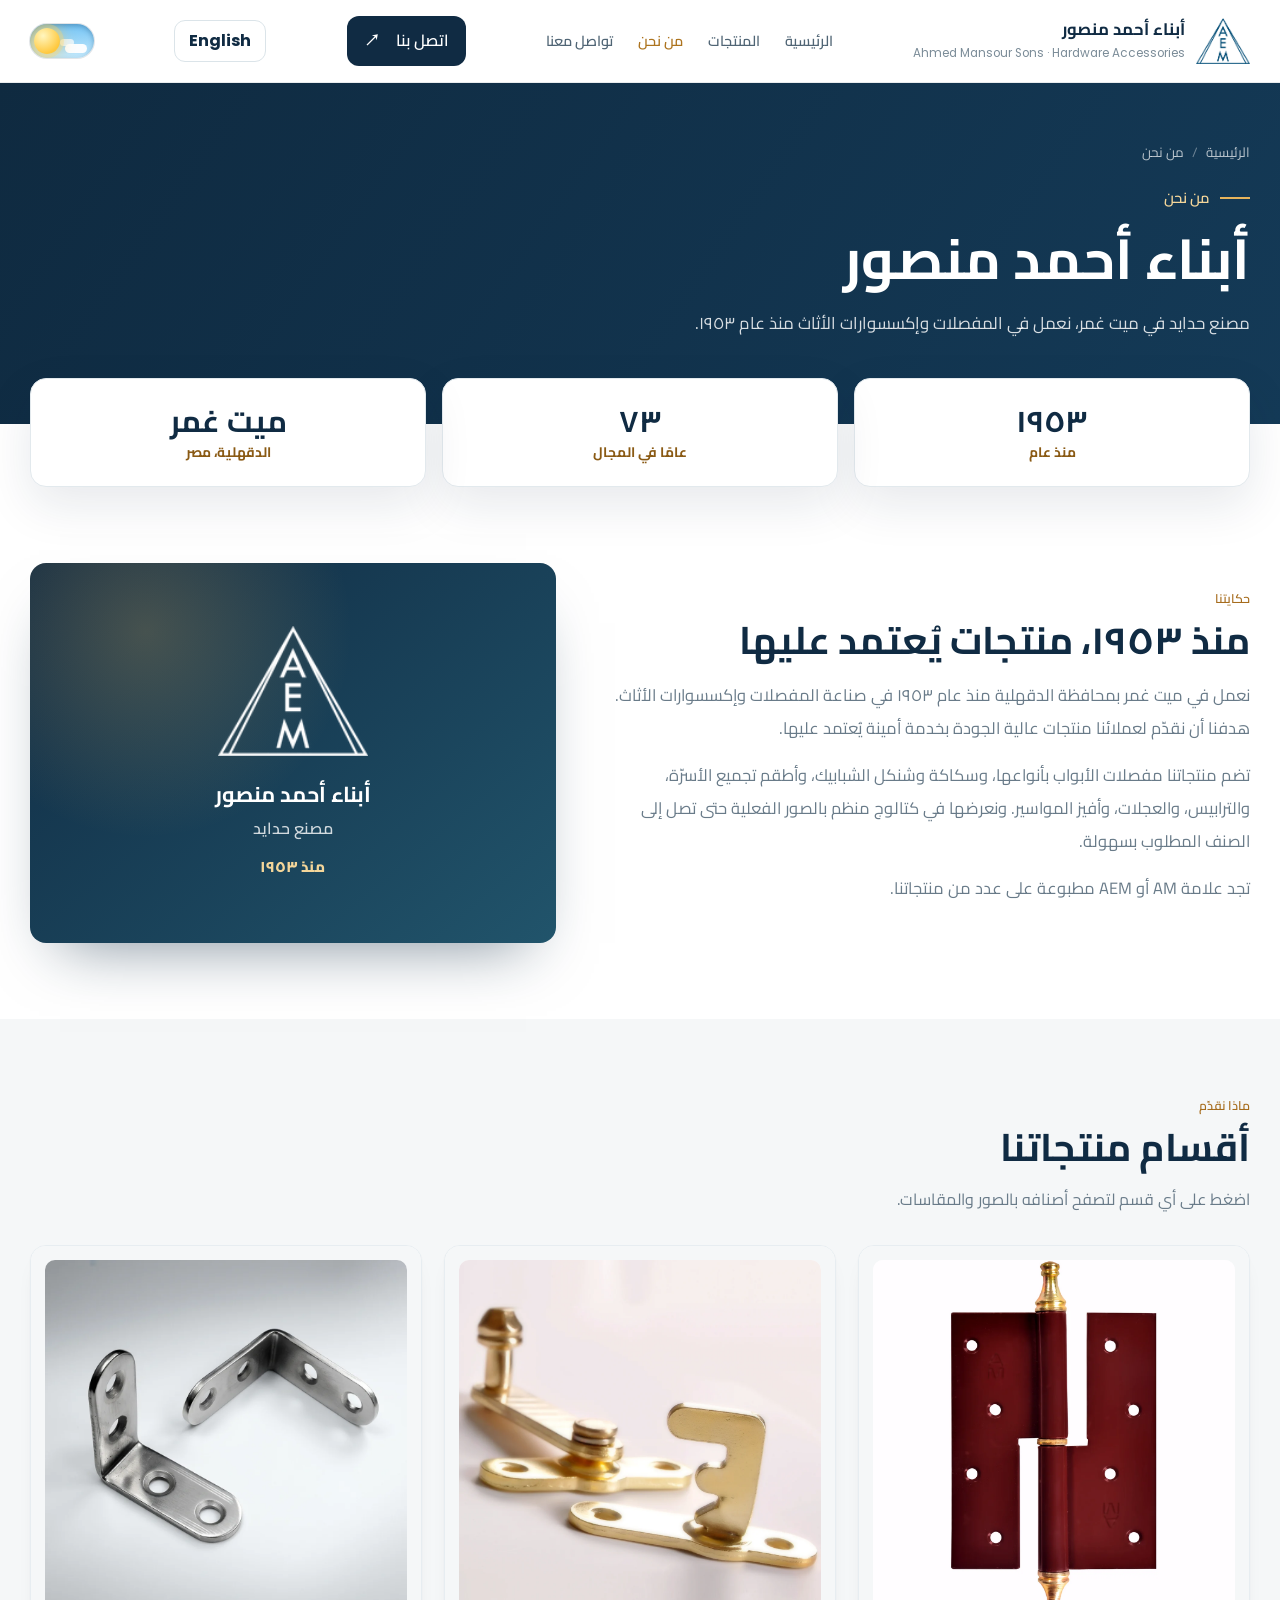
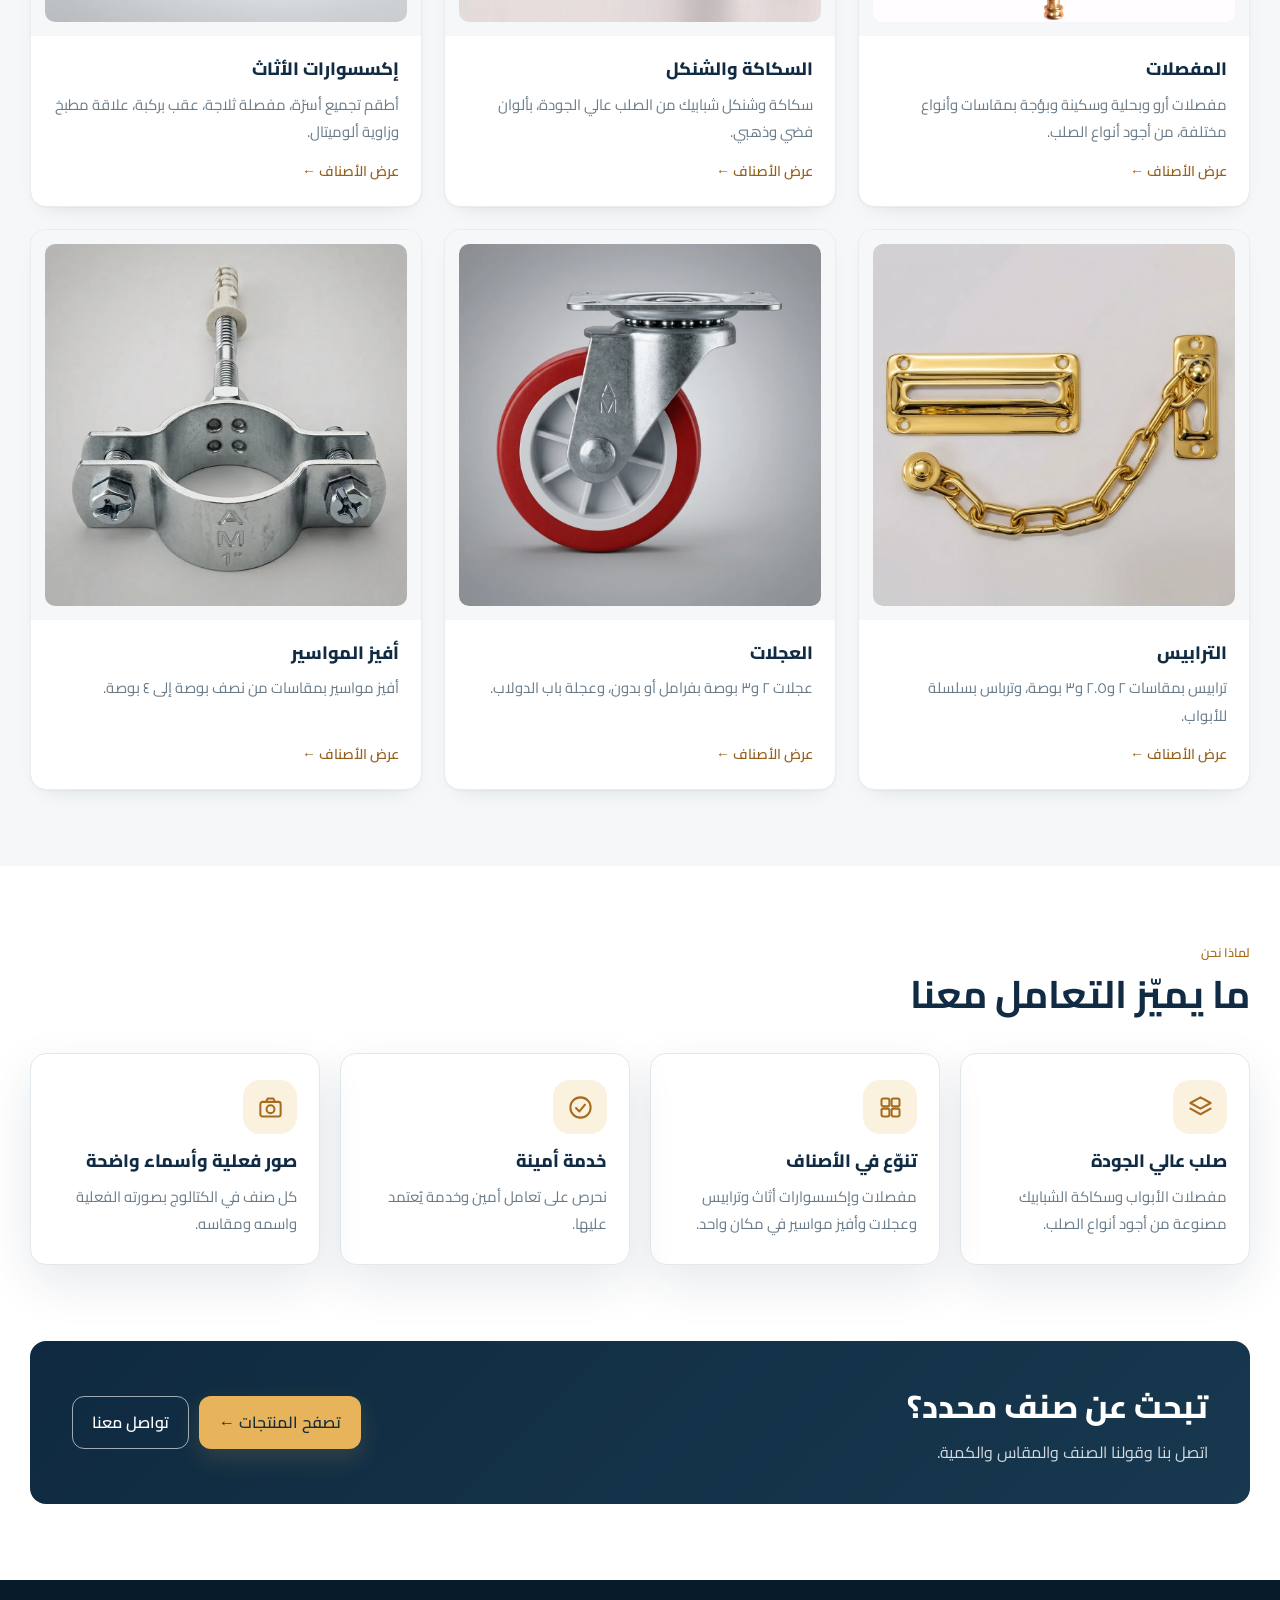
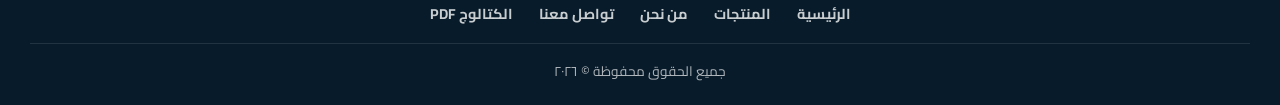
==== commit dfcd74bb: "Add files via upload" ====
--- a/about.html
+++ b/about.html
@@ -20,6 +20,6 @@
 <section class="pg"><div class="wrap"><div class="pg-head"><div class="pg-kicker"><span class="l-ar">لماذا نحن</span><span class="l-en">WHY US</span></div><h2 class="pg-title"><span class="l-ar">ما يميّز التعامل معنا</span><span class="l-en">What to expect from us</span></h2></div><div class="ab-whys"><div class="ab-why"><div class="ct-ic"><svg viewBox="0 0 24 24" aria-hidden="true"><path d="M12 3l9 5-9 5-9-5z"/><path d="M3 13l9 5 9-5"/></svg></div><h3><span class="l-ar">صلب عالي الجودة</span><span class="l-en">Quality steel</span></h3><p><span class="l-ar">مفصلات الأبواب وسكاكة الشبابيك مصنوعة من أجود أنواع الصلب.</span><span class="l-en">Door hinges and window latches are made from the best quality steel.</span></p></div><div class="ab-why"><div class="ct-ic"><svg viewBox="0 0 24 24" aria-hidden="true"><rect x="4" y="4" width="7" height="7" rx="1.5"/><rect x="13" y="4" width="7" height="7" rx="1.5"/><rect x="4" y="13" width="7" height="7" rx="1.5"/><rect x="13" y="13" width="7" height="7" rx="1.5"/></svg></div><h3><span class="l-ar">تنوّع في الأصناف</span><span class="l-en">A wide range</span></h3><p><span class="l-ar">مفصلات وإكسسوارات أثاث وترابيس وعجلات وأفيز مواسير في مكان واحد.</span><span class="l-en">Hinges, furniture hardware, bolts, wheels and pipe clamps in one place.</span></p></div><div class="ab-why"><div class="ct-ic"><svg viewBox="0 0 24 24" aria-hidden="true"><circle cx="12" cy="12" r="9"/><path d="M8 12.5l3 3 5-6"/></svg></div><h3><span class="l-ar">خدمة أمينة</span><span class="l-en">Honest service</span></h3><p><span class="l-ar">نحرص على تعامل أمين وخدمة يُعتمد عليها.</span><span class="l-en">We aim for honest dealing and service you can rely on.</span></p></div><div class="ab-why"><div class="ct-ic"><svg viewBox="0 0 24 24" aria-hidden="true"><rect x="3" y="7" width="18" height="13" rx="2"/><circle cx="12" cy="13.5" r="3.5"/><path d="M8 7l1.5-3h5L16 7"/></svg></div><h3><span class="l-ar">صور فعلية وأسماء واضحة</span><span class="l-en">Real photos, clear names</span></h3><p><span class="l-ar">كل صنف في الكتالوج بصورته الفعلية واسمه ومقاسه.</span><span class="l-en">Every item in the catalog comes with its real photo, name and size.</span></p></div></div></div></section>
 <section class="pg-cta"><div class="wrap ab-cta"><div><h2><span class="l-ar">تبحث عن صنف محدد؟</span><span class="l-en">Looking for a specific item?</span></h2><p><span class="l-ar">اتصل بنا وقولنا الصنف والمقاس والكمية.</span><span class="l-en">Call us with the item, size and quantity.</span></p></div><div class="cta-actions"><a class="btn btn-gold" href="products.html"><span class="l-ar">تصفح المنتجات ←</span><span class="l-en">Browse products →</span></a><a class="btn btn-light" href="contact.html"><span class="l-ar">تواصل معنا</span><span class="l-en">Contact us</span></a></div></div></section>
 </main>
-<footer><nav class="wrap footer-links" aria-label="Footer"><a href="index.html"><span class="l-ar">الرئيسية</span><span class="l-en">Home</span></a><a href="products.html"><span class="l-ar">المنتجات</span><span class="l-en">Products</span></a><a href="about.html"><span class="l-ar">من نحن</span><span class="l-en">About Us</span></a><a href="contact.html"><span class="l-ar">تواصل معنا</span><span class="l-en">Contact</span></a></nav><div class="wrap footer-inner"><span>جميع الحقوق محفوظة © 2026</span></div></footer>
+<footer><nav class="wrap footer-links" aria-label="Footer"><a href="index.html"><span class="l-ar">الرئيسية</span><span class="l-en">Home</span></a><a href="products.html"><span class="l-ar">المنتجات</span><span class="l-en">Products</span></a><a href="about.html"><span class="l-ar">من نحن</span><span class="l-en">About Us</span></a><a href="contact.html"><span class="l-ar">تواصل معنا</span><span class="l-en">Contact</span></a><a href="catalog.pdf" download><span class="l-ar">الكتالوج PDF</span><span class="l-en">Catalog PDF</span></a></nav><div class="wrap footer-inner"><span>جميع الحقوق محفوظة © 2026</span></div></footer>
 <script>window.PAGE_TITLES={ar:"من نحن | أبناء أحمد منصور",en:"About Us | Ahmed Mansour Sons"};</script><script src="site.js"></script>
 </body></html>
--- a/styles.css
+++ b/styles.css
@@ -733,3 +733,46 @@
  .fb-cta{margin-top:18px}
  .fb-bar{position:static;margin:22px auto 0;padding:14px 0 28px}
 }
+
+/* =====================================================================
+   v14 — materials & finishes, registrations strip, working hours, catalog buttons
+   ===================================================================== */
+.mt-grid{display:grid;grid-template-columns:1fr 1.7fr;gap:18px;align-items:stretch}
+.mt-main{display:flex;flex-direction:column;gap:8px;padding:30px;border:1px solid var(--line);border-radius:var(--r,16px);background:#fff}
+.mt-main h3{margin:6px 0 0;color:var(--navy);font-size:1.25rem;font-weight:700}
+.mt-main p{margin:0;color:var(--muted);line-height:1.9;font-size:.97rem}
+.mt-finishes{list-style:none;margin:0;padding:0;display:grid;grid-template-columns:repeat(5,1fr);gap:12px}
+.mt-finishes li{display:flex;flex-direction:column;align-items:center;gap:10px;padding:22px 8px 18px;border:1px solid var(--line);border-radius:var(--r,16px);background:#fff;text-align:center}
+.sw{display:block;width:64px;height:64px;border-radius:50%;box-shadow:inset 0 0 0 1px rgba(0,0,0,.1),inset 0 -9px 14px rgba(0,0,0,.12),inset 0 7px 10px rgba(255,255,255,.35)}
+.sw-galv{background:linear-gradient(135deg,#f1f4f6,#a7b1b8 52%,#dfe5e9)}
+.sw-oxid{background:linear-gradient(135deg,#5b4b41,#1e1713 60%,#3b2e27)}
+.sw-paint{background:linear-gradient(135deg,#9c3a3f,#5e1d22 65%,#7d2c31)}
+.sw-silver{background:linear-gradient(135deg,#fbfcfd,#a9b3bc 50%,#eef1f3)}
+.sw-gold{background:linear-gradient(135deg,#fbe8ae,#b98a2c 55%,#efd27f)}
+.mt-finishes b{color:var(--navy);font-size:.95rem;font-weight:600;line-height:1.5}
+.mt-finishes small{display:block;color:var(--muted);font-size:.8rem}
+.cred{padding:26px 0;background:#fff;border-block:1px solid var(--line)}
+.cred .wrap{display:flex;align-items:center;justify-content:space-between;gap:16px 36px;flex-wrap:wrap}
+.cred-title{color:var(--navy);font-size:.95rem;font-weight:700}
+.cred-list{list-style:none;margin:0;padding:0;display:flex;flex-wrap:wrap;gap:10px 28px}
+.cred-list li{display:flex;align-items:center;gap:8px;color:var(--muted);font-size:.9rem;font-weight:600}
+.cred-list svg{flex:none;width:18px;height:18px;fill:none;stroke:#b07a1e;stroke-width:2;stroke-linecap:round;stroke-linejoin:round}
+.fp-links{display:flex;flex-wrap:wrap;gap:8px 26px}
+.cat-dl{margin-top:18px}
+.cat-dl .btn{display:inline-flex;align-items:center;gap:10px}
+.cat-dl svg{width:18px;height:18px;fill:none;stroke:currentColor;stroke-width:2.2;stroke-linecap:round;stroke-linejoin:round}
+.ct-note{margin-top:6px;color:var(--muted);font-size:.88rem}
+@media(min-width:1180px){.ct-cards{grid-template-columns:repeat(4,1fr)}}
+@media(min-width:561px) and (max-width:1179px){.ct-cards{grid-template-columns:repeat(2,1fr)}}
+@media(max-width:1000px){.mt-grid{grid-template-columns:1fr}.mt-finishes{grid-template-columns:repeat(3,1fr)}}
+@media(max-width:560px){.mt-finishes{grid-template-columns:repeat(2,1fr)}.mt-main{padding:24px}.cred .wrap{align-items:flex-start}}
+html[data-theme="dark"] .mt-main,html[data-theme="dark"] .mt-finishes li,html[data-theme="dark"] .cred{background:#131f2b;border-color:#233648}
+html[data-theme="dark"] .mt-main h3,html[data-theme="dark"] .mt-finishes b,html[data-theme="dark"] .cred-title{color:#eef3f8}
+html[data-theme="dark"] .mt-main p,html[data-theme="dark"] .mt-finishes small,html[data-theme="dark"] .cred-list li,html[data-theme="dark"] .ct-note{color:#98a9b8}
+html[data-theme="dark"] .cred-list svg{stroke:var(--gold)}
+
+.ct-email{font-size:.95rem;overflow-wrap:normal;word-break:normal}
+.mt-finishes li{justify-content:center}
+
+.cred-no{margin-inline-start:2px;padding:1px 9px;border-radius:999px;background:#fbf1df;color:#8a5a14;font-size:.82rem;font-weight:700;direction:ltr;unicode-bidi:isolate}
+html[data-theme="dark"] .cred-no{background:rgba(231,180,92,.14);color:var(--gold)}
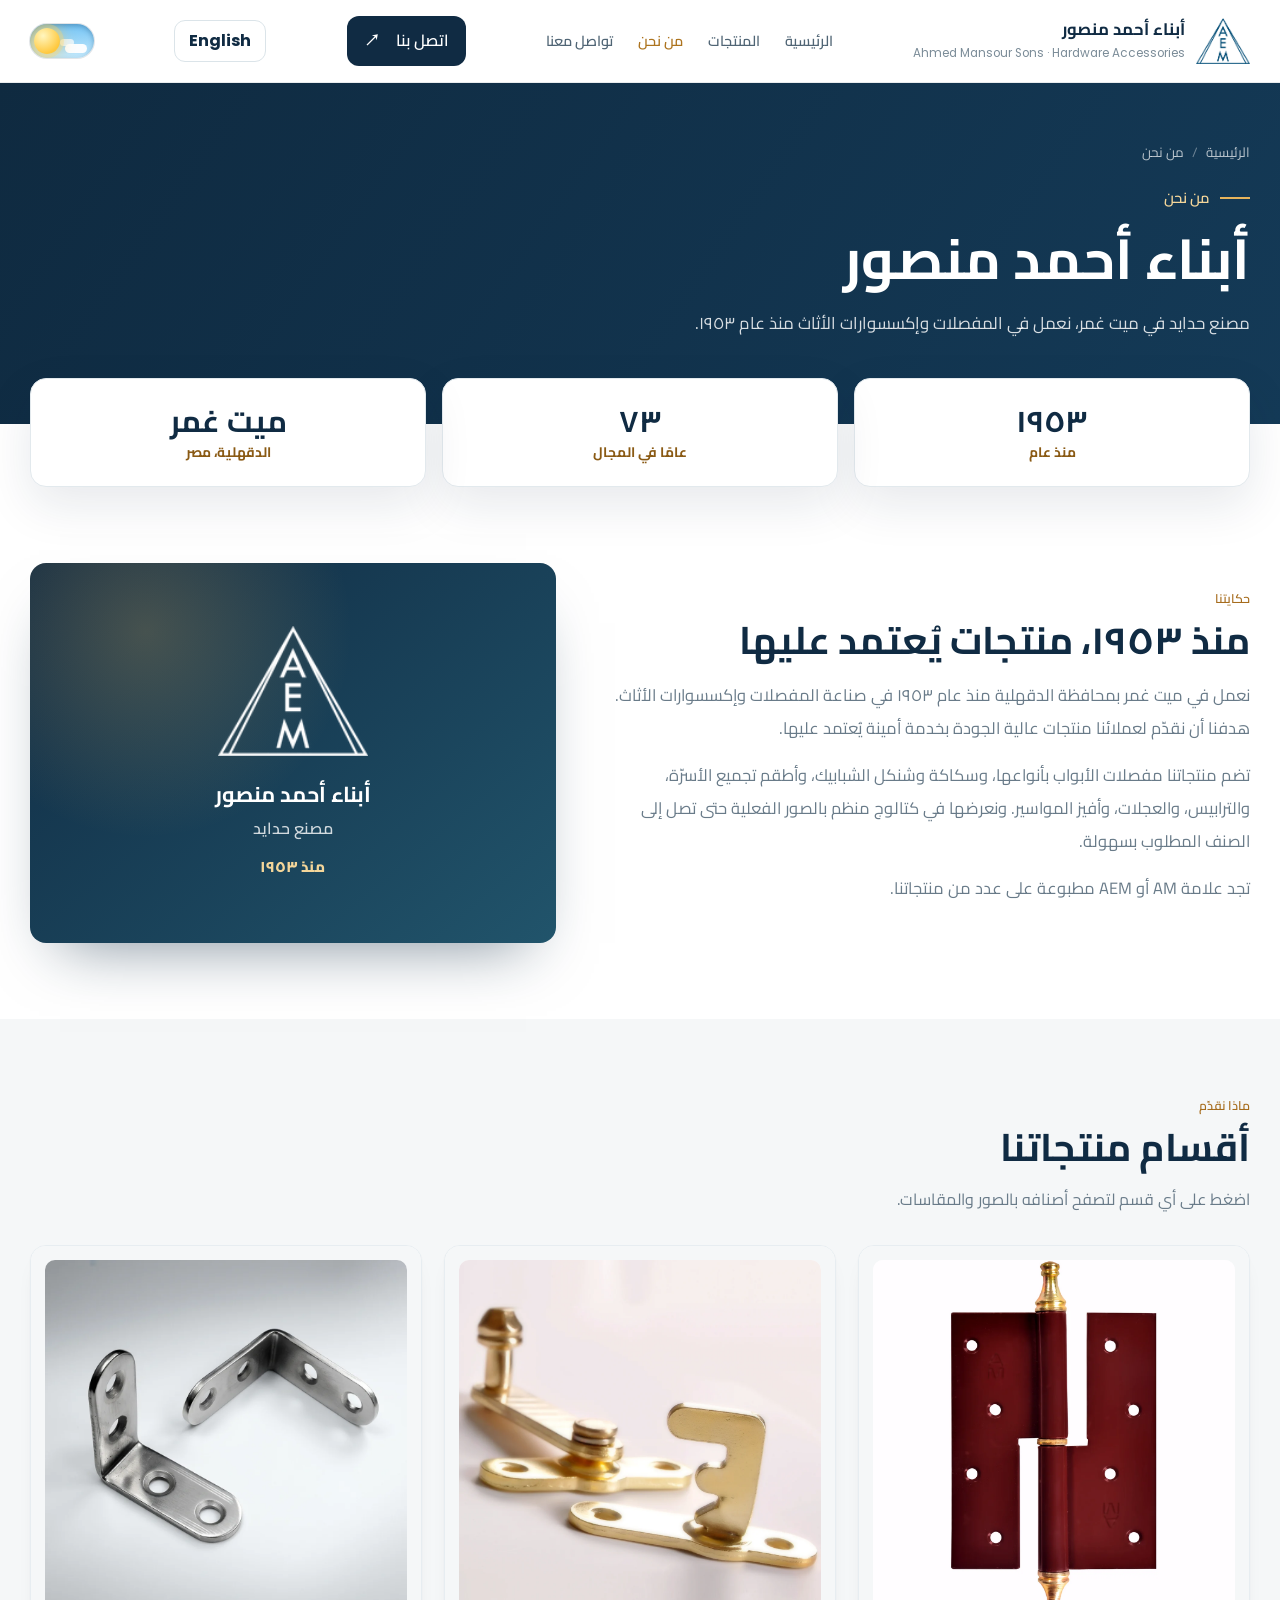
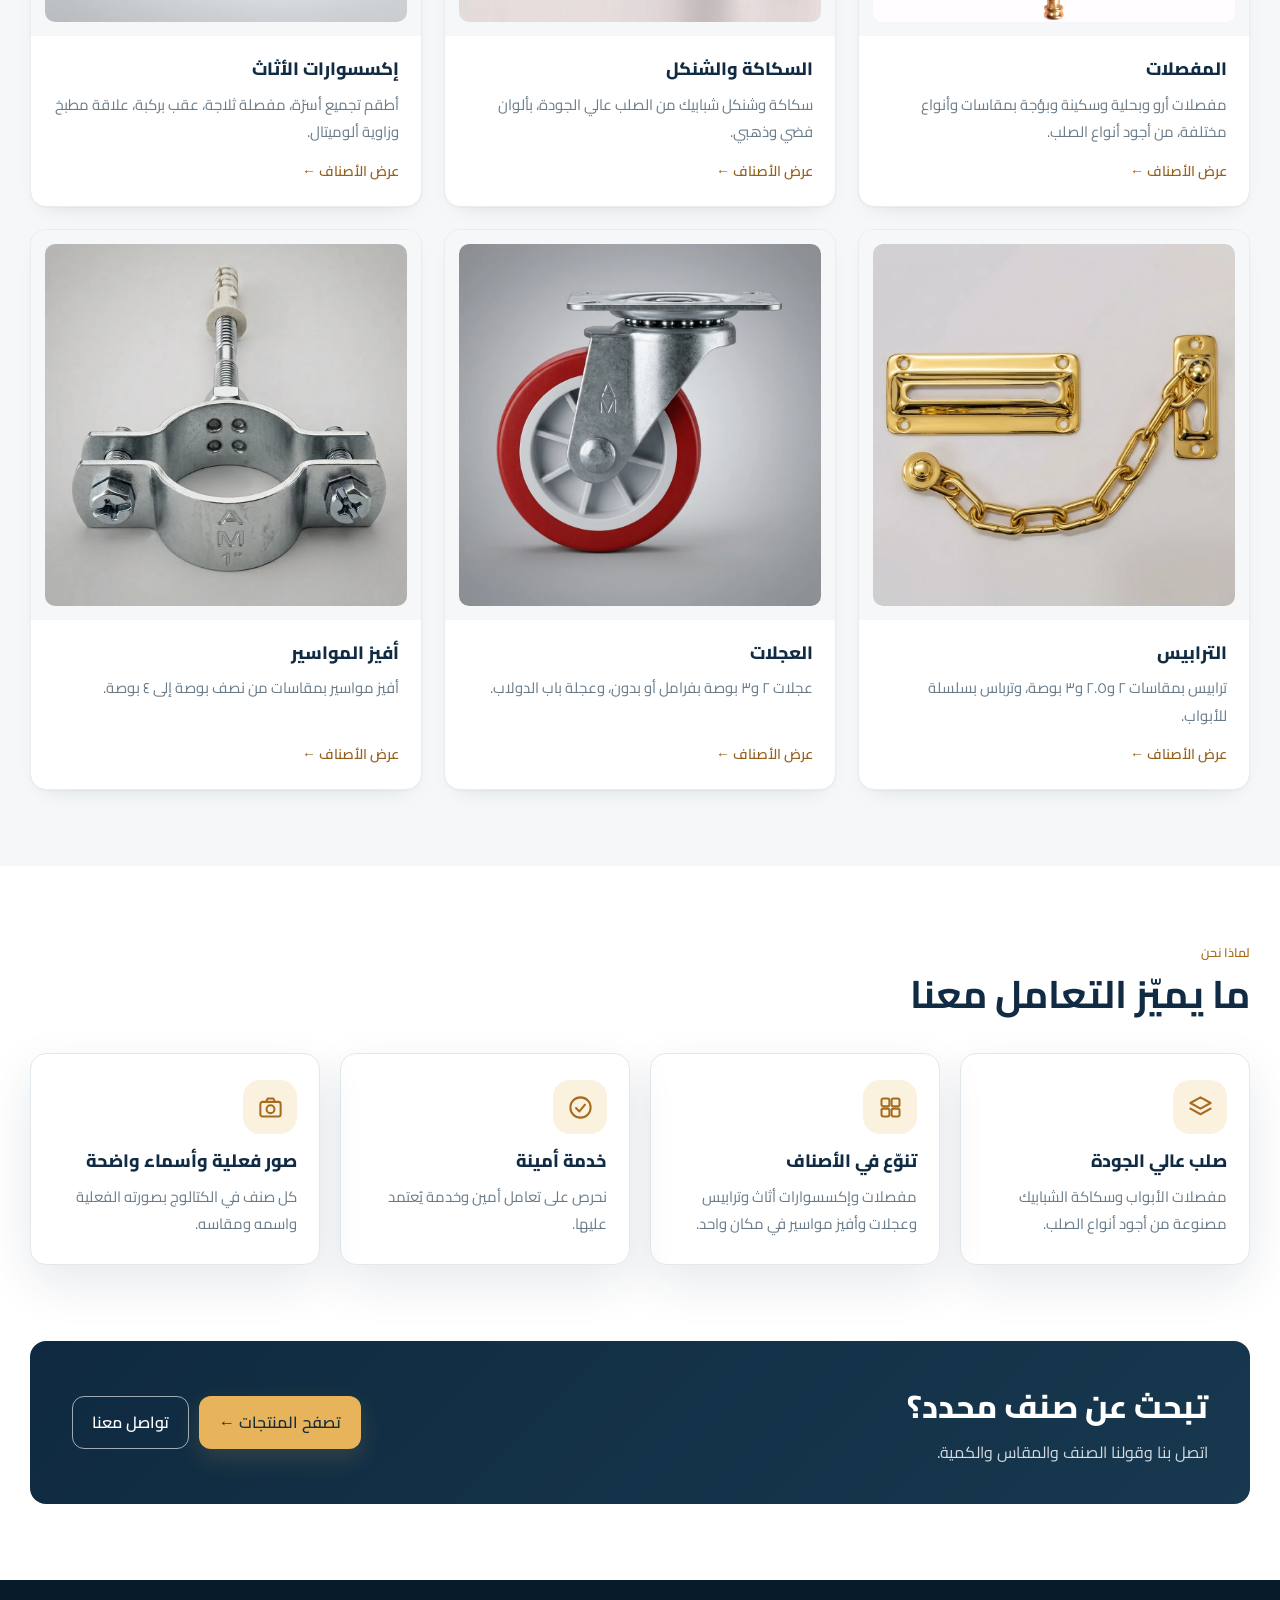
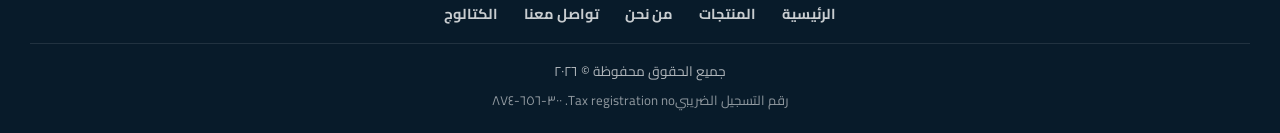
==== commit e79b2fbf: "Add files via upload" ====
--- a/about.html
+++ b/about.html
@@ -20,6 +20,6 @@
 <section class="pg"><div class="wrap"><div class="pg-head"><div class="pg-kicker"><span class="l-ar">لماذا نحن</span><span class="l-en">WHY US</span></div><h2 class="pg-title"><span class="l-ar">ما يميّز التعامل معنا</span><span class="l-en">What to expect from us</span></h2></div><div class="ab-whys"><div class="ab-why"><div class="ct-ic"><svg viewBox="0 0 24 24" aria-hidden="true"><path d="M12 3l9 5-9 5-9-5z"/><path d="M3 13l9 5 9-5"/></svg></div><h3><span class="l-ar">صلب عالي الجودة</span><span class="l-en">Quality steel</span></h3><p><span class="l-ar">مفصلات الأبواب وسكاكة الشبابيك مصنوعة من أجود أنواع الصلب.</span><span class="l-en">Door hinges and window latches are made from the best quality steel.</span></p></div><div class="ab-why"><div class="ct-ic"><svg viewBox="0 0 24 24" aria-hidden="true"><rect x="4" y="4" width="7" height="7" rx="1.5"/><rect x="13" y="4" width="7" height="7" rx="1.5"/><rect x="4" y="13" width="7" height="7" rx="1.5"/><rect x="13" y="13" width="7" height="7" rx="1.5"/></svg></div><h3><span class="l-ar">تنوّع في الأصناف</span><span class="l-en">A wide range</span></h3><p><span class="l-ar">مفصلات وإكسسوارات أثاث وترابيس وعجلات وأفيز مواسير في مكان واحد.</span><span class="l-en">Hinges, furniture hardware, bolts, wheels and pipe clamps in one place.</span></p></div><div class="ab-why"><div class="ct-ic"><svg viewBox="0 0 24 24" aria-hidden="true"><circle cx="12" cy="12" r="9"/><path d="M8 12.5l3 3 5-6"/></svg></div><h3><span class="l-ar">خدمة أمينة</span><span class="l-en">Honest service</span></h3><p><span class="l-ar">نحرص على تعامل أمين وخدمة يُعتمد عليها.</span><span class="l-en">We aim for honest dealing and service you can rely on.</span></p></div><div class="ab-why"><div class="ct-ic"><svg viewBox="0 0 24 24" aria-hidden="true"><rect x="3" y="7" width="18" height="13" rx="2"/><circle cx="12" cy="13.5" r="3.5"/><path d="M8 7l1.5-3h5L16 7"/></svg></div><h3><span class="l-ar">صور فعلية وأسماء واضحة</span><span class="l-en">Real photos, clear names</span></h3><p><span class="l-ar">كل صنف في الكتالوج بصورته الفعلية واسمه ومقاسه.</span><span class="l-en">Every item in the catalog comes with its real photo, name and size.</span></p></div></div></div></section>
 <section class="pg-cta"><div class="wrap ab-cta"><div><h2><span class="l-ar">تبحث عن صنف محدد؟</span><span class="l-en">Looking for a specific item?</span></h2><p><span class="l-ar">اتصل بنا وقولنا الصنف والمقاس والكمية.</span><span class="l-en">Call us with the item, size and quantity.</span></p></div><div class="cta-actions"><a class="btn btn-gold" href="products.html"><span class="l-ar">تصفح المنتجات ←</span><span class="l-en">Browse products →</span></a><a class="btn btn-light" href="contact.html"><span class="l-ar">تواصل معنا</span><span class="l-en">Contact us</span></a></div></div></section>
 </main>
-<footer><nav class="wrap footer-links" aria-label="Footer"><a href="index.html"><span class="l-ar">الرئيسية</span><span class="l-en">Home</span></a><a href="products.html"><span class="l-ar">المنتجات</span><span class="l-en">Products</span></a><a href="about.html"><span class="l-ar">من نحن</span><span class="l-en">About Us</span></a><a href="contact.html"><span class="l-ar">تواصل معنا</span><span class="l-en">Contact</span></a><a href="catalog.pdf" download><span class="l-ar">الكتالوج PDF</span><span class="l-en">Catalog PDF</span></a></nav><div class="wrap footer-inner"><span>جميع الحقوق محفوظة © 2026</span></div></footer>
+<footer><nav class="wrap footer-links" aria-label="Footer"><a href="index.html"><span class="l-ar">الرئيسية</span><span class="l-en">Home</span></a><a href="products.html"><span class="l-ar">المنتجات</span><span class="l-en">Products</span></a><a href="about.html"><span class="l-ar">من نحن</span><span class="l-en">About Us</span></a><a href="contact.html"><span class="l-ar">تواصل معنا</span><span class="l-en">Contact</span></a><a href="catalog.html" target="_blank" rel="noopener"><span class="l-ar">الكتالوج</span><span class="l-en">Catalog</span></a></nav><div class="wrap footer-inner"><span>جميع الحقوق محفوظة © 2026</span><span class="tax-line"><span class="l-ar">رقم التسجيل الضريبي</span><span class="l-en">Tax registration no.</span> <bdi dir="ltr" data-keep-digits>300-656-874</bdi></span></div></footer>
 <script>window.PAGE_TITLES={ar:"من نحن | أبناء أحمد منصور",en:"About Us | Ahmed Mansour Sons"};</script><script src="site.js"></script>
 </body></html>
--- a/styles.css
+++ b/styles.css
@@ -776,3 +776,14 @@
 
 .cred-no{margin-inline-start:2px;padding:1px 9px;border-radius:999px;background:#fbf1df;color:#8a5a14;font-size:.82rem;font-weight:700;direction:ltr;unicode-bidi:isolate}
 html[data-theme="dark"] .cred-no{background:rgba(231,180,92,.14);color:var(--gold)}
+
+/* v15 — finishes aligned on one line, tax line in footer */
+.mt-finishes li{justify-content:flex-start;gap:12px;padding:28px 8px 22px}
+.mt-finishes li b,.mt-finishes li small{display:block;width:100%}
+.mt-finishes li small{margin-top:-6px}
+.footer-inner{flex-direction:column;gap:6px}
+.tax-line{font-size:.82rem;color:rgba(255,255,255,.55)}
+.tax-line bdi{color:rgba(255,255,255,.85);font-weight:600;letter-spacing:.02em}
+/* finishes: circle + label centred as one block, equal text height so every circle sits on the same line */
+.mt-finishes li{justify-content:center}
+.mt-finishes li:not(:has(small))::after{content:"";display:block;height:1.25em;margin-top:-6px}
